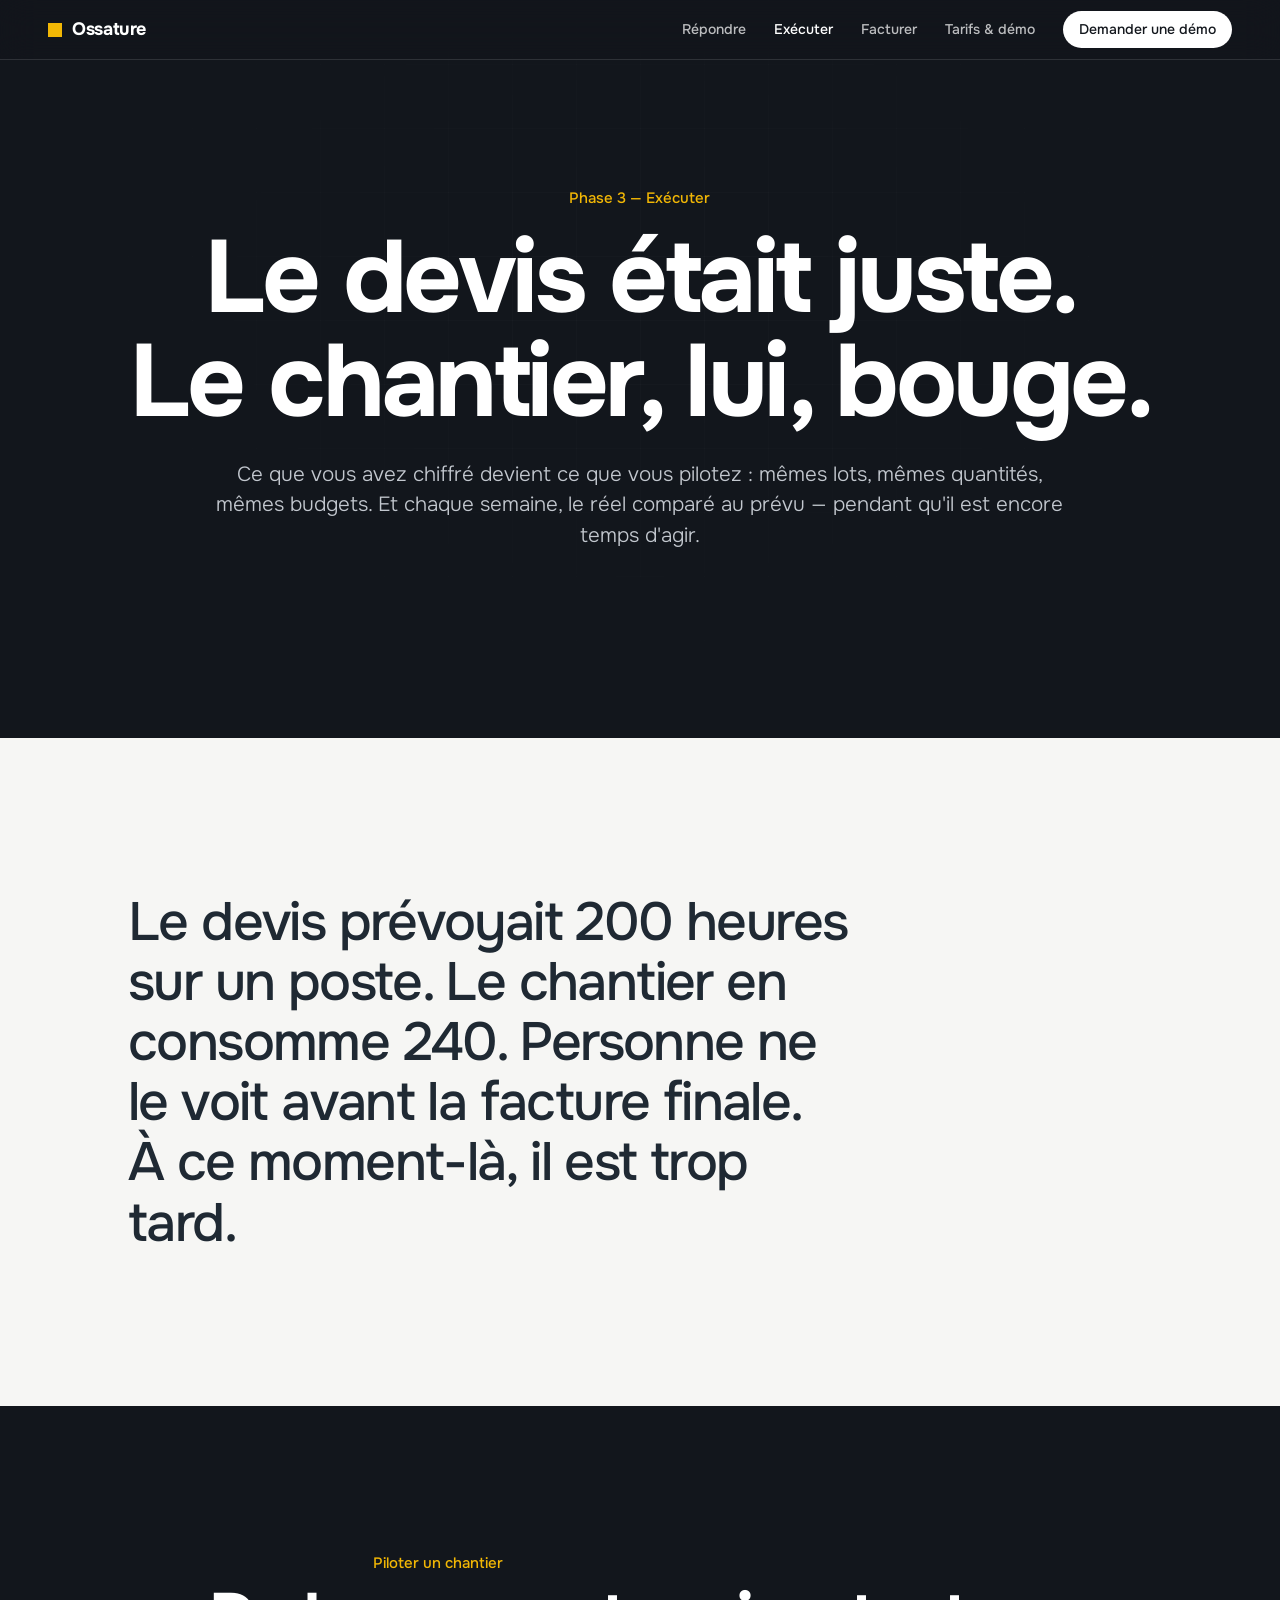
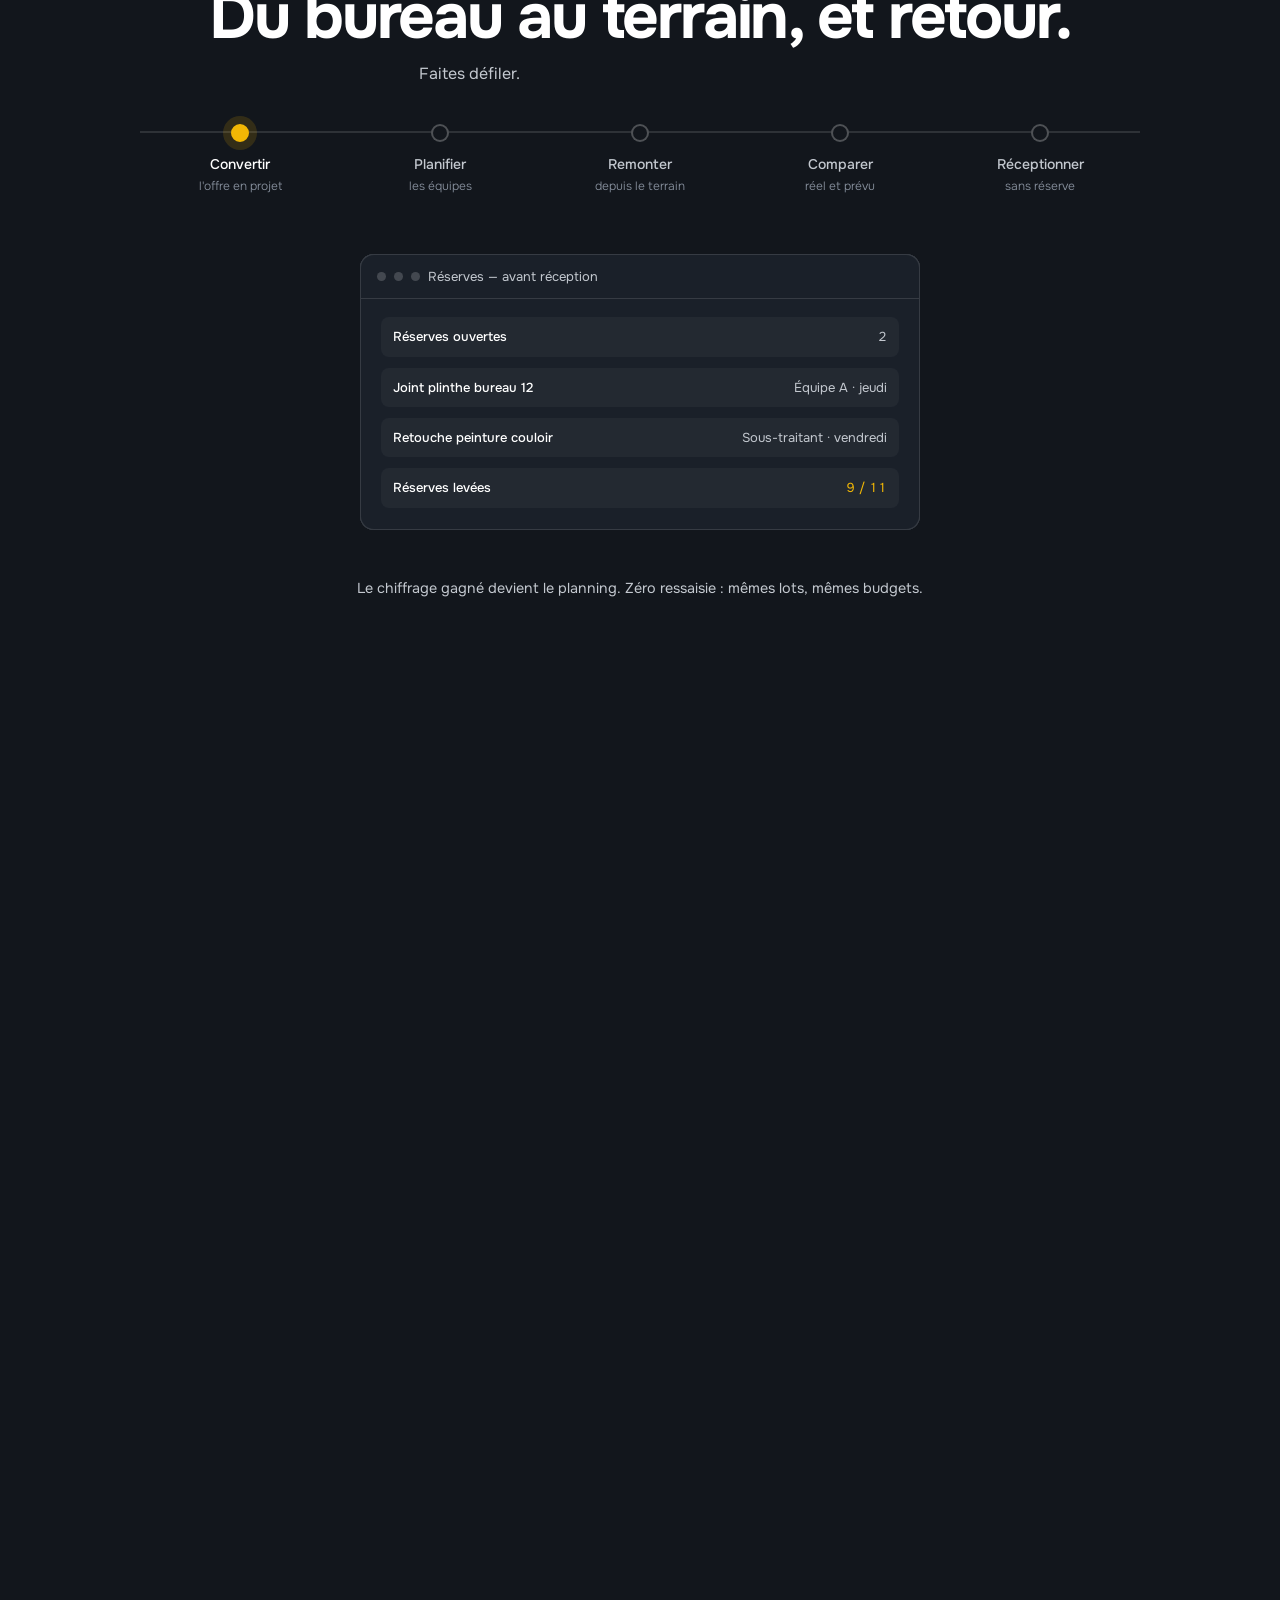
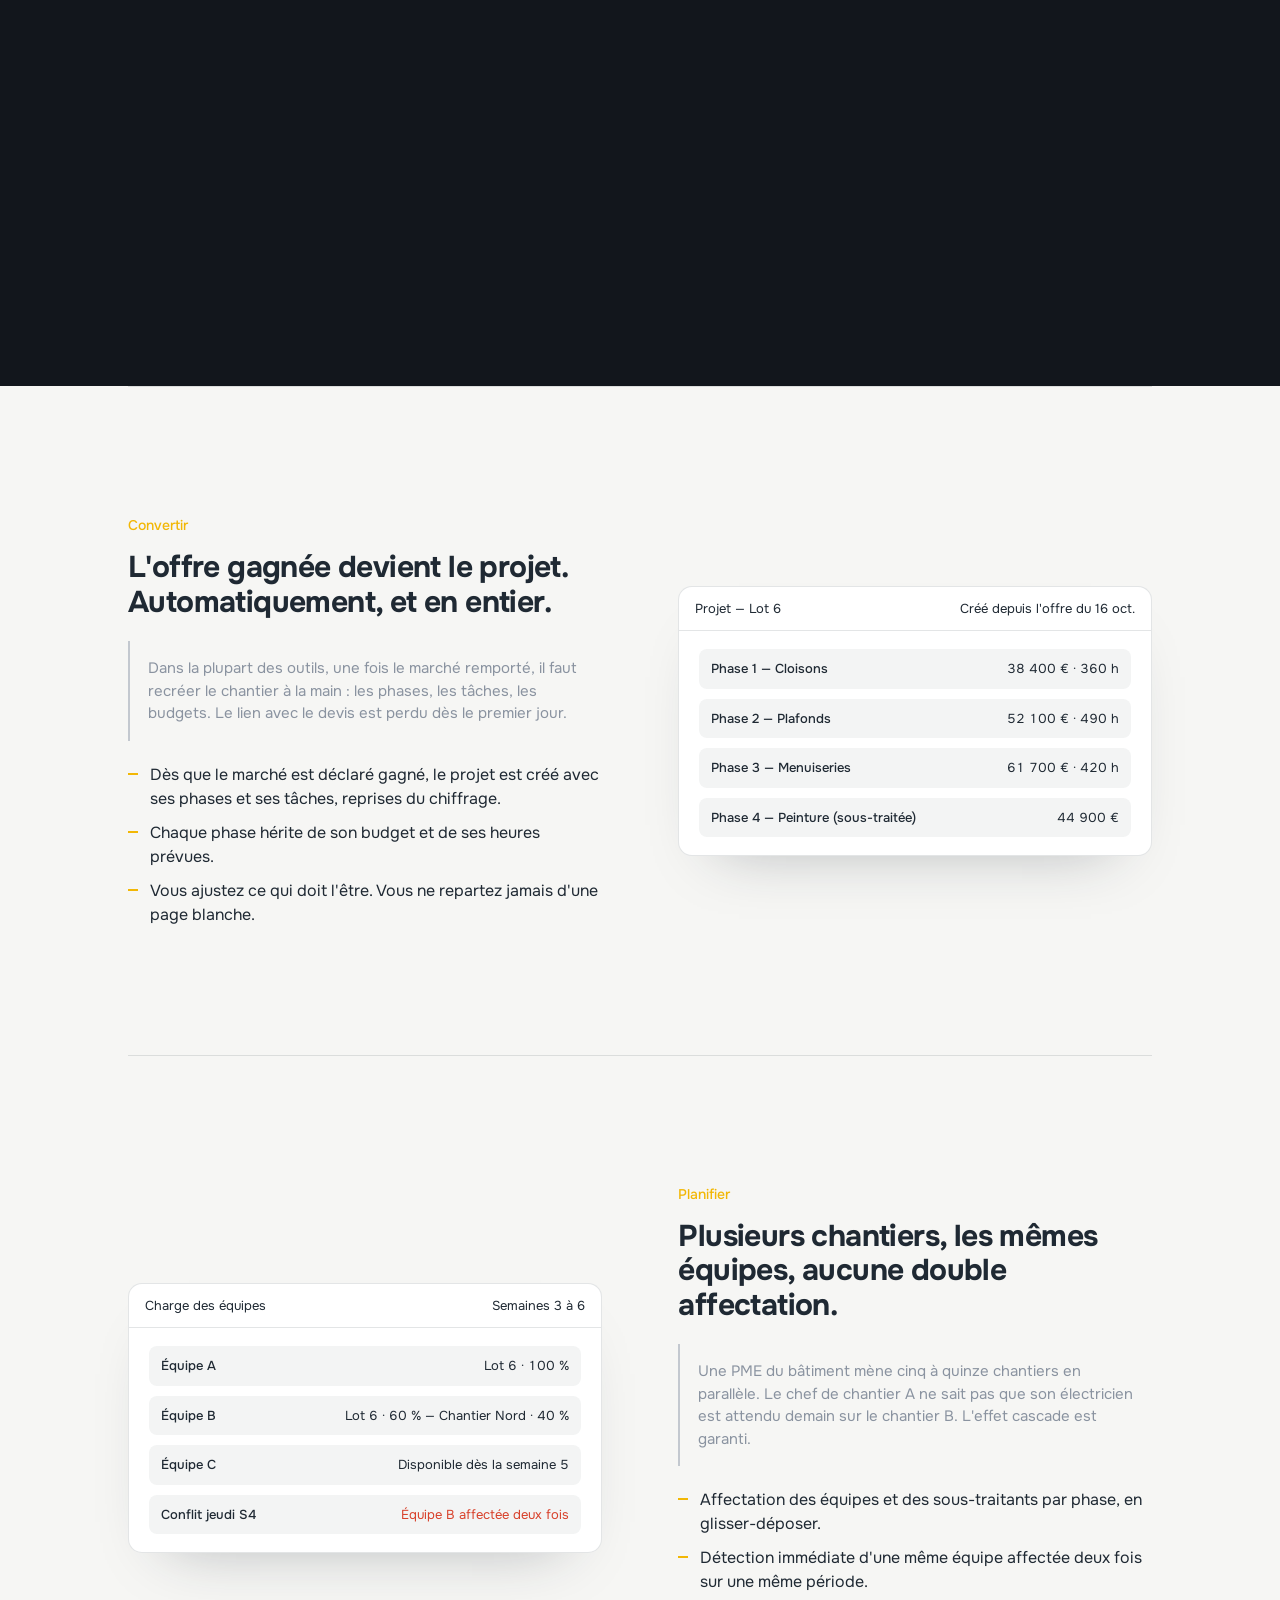
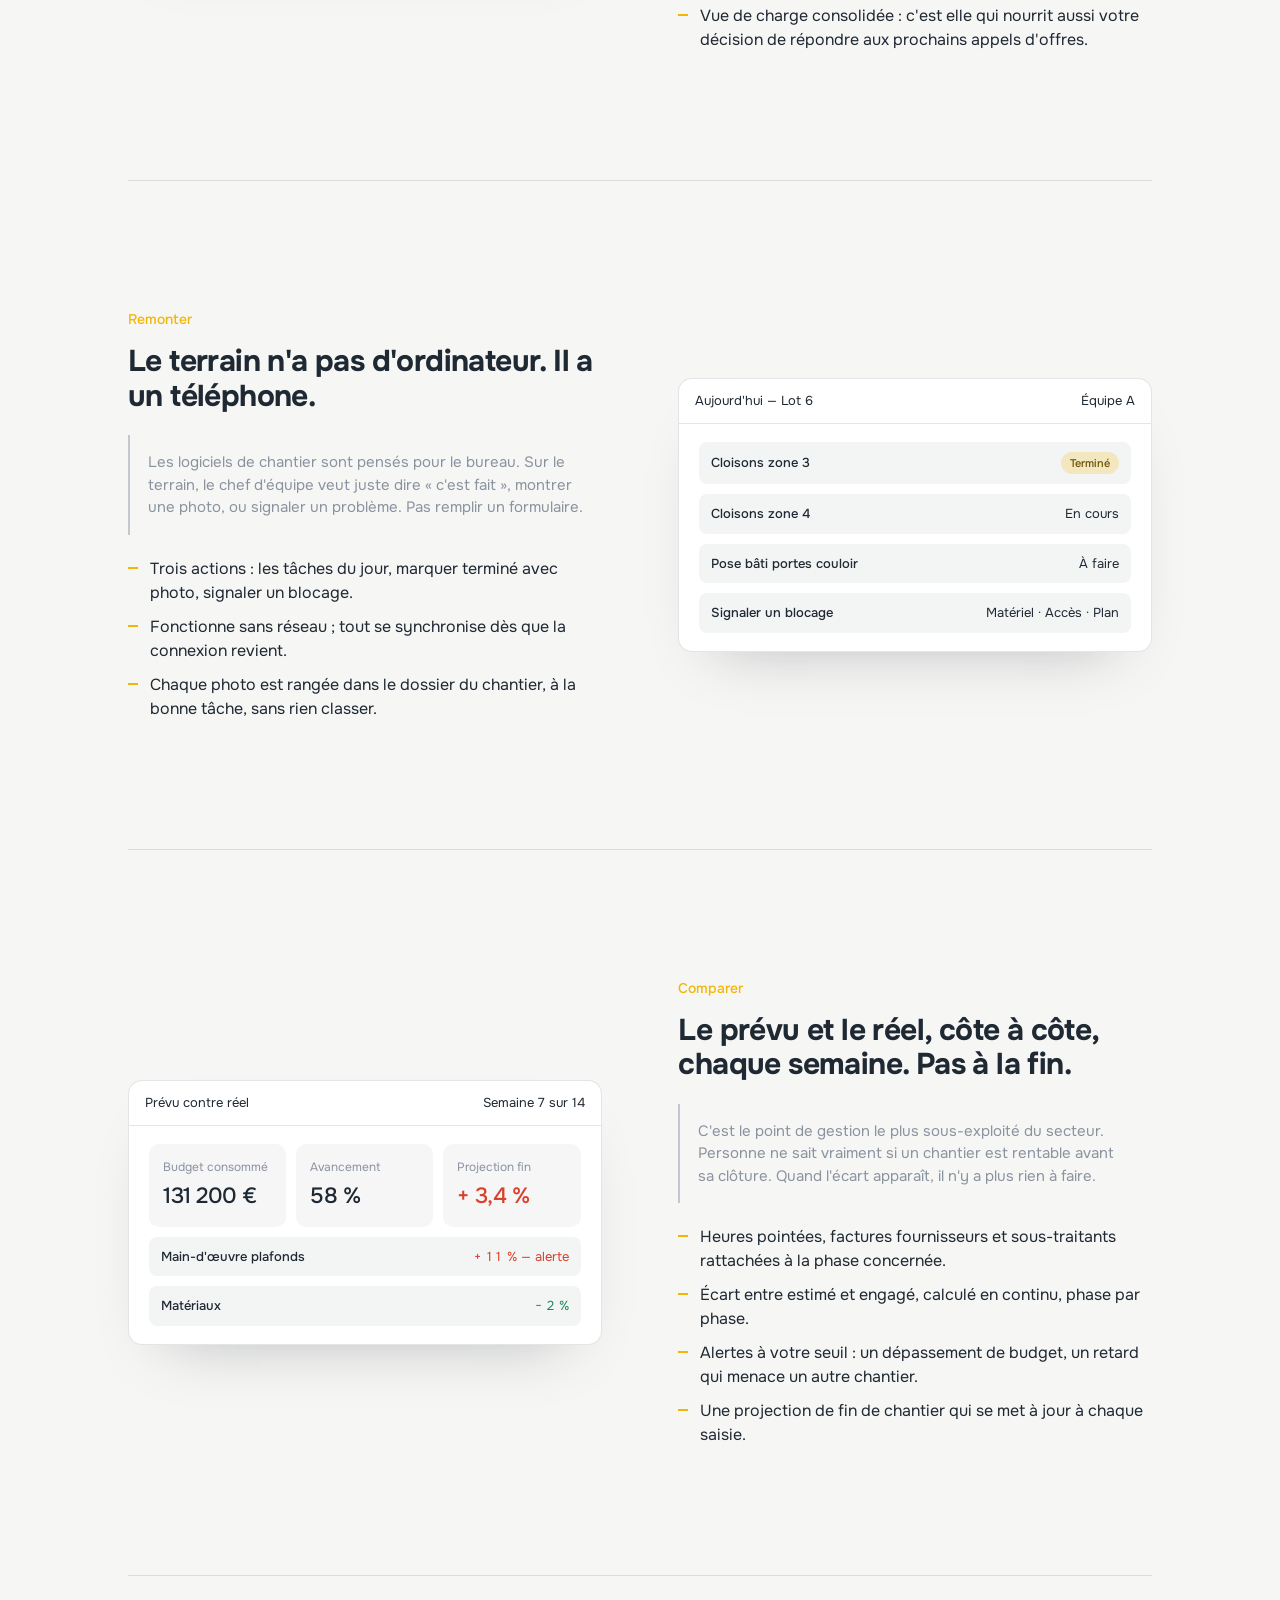
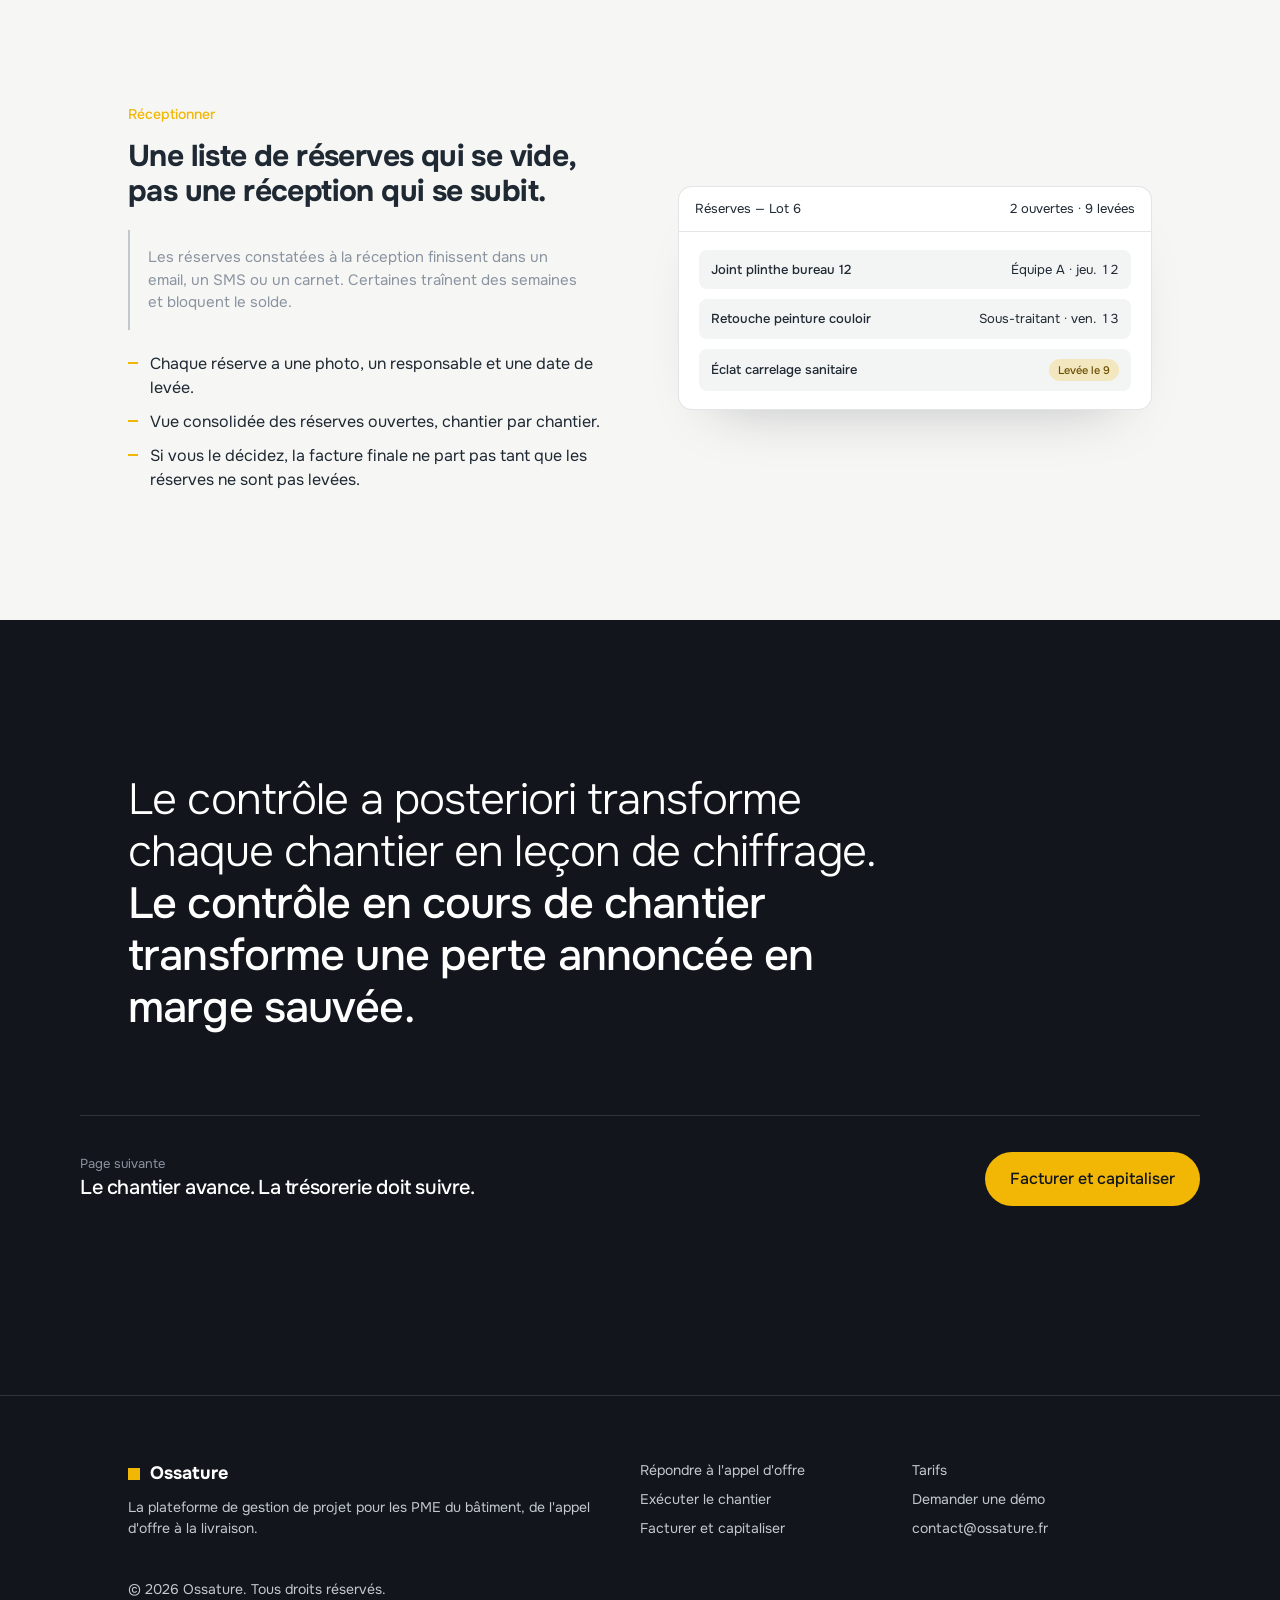
==== chantier.html @ ed23c64b "First push" ====
<!doctype html>
<html lang="fr">
<head>
<meta charset="utf-8">
<meta name="viewport" content="width=device-width,initial-scale=1">
<title>Exécuter le chantier — Ossature</title>
<meta name="description" content="L'offre gagnée devient le planning. Équipes, avancement terrain depuis un téléphone, coûts réels contre prévus et alertes avant que la marge ne dérive.">
<link rel="stylesheet" href="assets/style.css">
</head>
<body>

<nav class="nav">
  <a class="brand" href="index.html"><i></i>Ossature</a>
  <button class="burger" aria-label="Menu" aria-expanded="false"><span></span><span></span><span></span></button>
  <ul>
    <li><a href="reponse.html">Répondre</a></li>
    <li><a href="chantier.html" aria-current="page">Exécuter</a></li>
    <li><a href="finance.html">Facturer</a></li>
    <li><a href="contact.html">Tarifs & démo</a></li>
  </ul>
  <a class="cta" href="contact.html">Demander une démo</a>
</nav>

<header class="hero dark" style="min-height:82vh">
  <div class="hero-blueprint" aria-hidden="true"></div>
  <div class="wrap center">
    <p class="kicker reveal">Phase 3 — Exécuter</p>
    <h1 class="reveal d1">Le devis était juste.<br>Le chantier, lui, bouge.</h1>
    <p class="lead muted reveal d2">Ce que vous avez chiffré devient ce que vous pilotez : mêmes lots, mêmes quantités, mêmes budgets. Et chaque semaine, le réel comparé au prévu — pendant qu'il est encore temps d'agir.</p>
  </div>
</header>

<section class="section light">
  <div class="wrap">
    <p class="statement">Le devis prévoyait 200 heures sur un poste. Le chantier en consomme 240. Personne ne le voit avant la facture finale. À ce moment-là, il est trop tard.</p>
  </div>
</section>

<!-- SCENE -->
<section class="scene dark">
  <div class="pin">
  <div class="pin-inner">
    <div class="wrap scene-head">
      <p class="kicker">Piloter un chantier</p>
      <h2>Du bureau au terrain, et retour.</h2>
      <p class="muted">Faites défiler.</p>
    </div>
    <div class="scene-body">
      <div class="wrap">
        <div class="track"><div class="fill"></div></div>
        <div class="nodes">
          <div class="node"><span>Convertir</span><small>l'offre en projet</small></div>
          <div class="node"><span>Planifier</span><small>les équipes</small></div>
          <div class="node"><span>Remonter</span><small>depuis le terrain</small></div>
          <div class="node"><span>Comparer</span><small>réel et prévu</small></div>
          <div class="node"><span>Réceptionner</span><small>sans réserve</small></div>
        </div>
        <div class="screens">
          <div class="screen">
            <header><i></i><i></i><i></i> Marché remporté — projet créé</header>
            <div class="body">
              <div class="row"><b>Lot 6 — Second œuvre</b><span class="tag">Devenu planning</span></div>
              <div class="row"><b>6 phases · 48 tâches</b><span class="v">Reprises du chiffrage</span></div>
              <div class="row"><b>Budget de référence</b><span class="v">236 900 €</span></div>
              <div class="row"><b>Heures prévues</b><span class="v">2 240 h</span></div>
            </div>
          </div>
          <div class="screen">
            <header><i></i><i></i><i></i> Planning — semaine 3</header>
            <div class="body">
              <div class="row"><b>Équipe A — cloisons</b><span class="v">Lun → Ven</span></div>
              <div class="row"><b>Équipe B — plafonds</b><span class="v">Mer → Ven</span></div>
              <div class="row"><b>Sous-traitant peinture</b><span class="v">À partir de la semaine 6</span></div>
              <div class="row"><b>Conflit détecté</b><span class="v" style="color:#F2B705">Équipe B aussi sur chantier Nord jeudi</span></div>
            </div>
          </div>
          <div class="screen">
            <header><i></i><i></i><i></i> Terrain — application mobile</header>
            <div class="body">
              <div class="row"><b>Cloisons zone 2</b><span class="tag">Terminé · photo jointe</span></div>
              <div class="row"><b>Plafond zone 1</b><span class="v">En cours</span></div>
              <div class="row"><b>Blocage signalé</b><span class="v">Livraison plaques retardée à jeudi</span></div>
              <div class="row"><b>Synchronisé</b><span class="v">Hors connexion, puis 14 h 22</span></div>
            </div>
          </div>
          <div class="screen">
            <header><i></i><i></i><i></i> Prévu / réel — semaine 7</header>
            <div class="body">
              <div class="row"><b>Phase cloisons</b><span class="v ok">Dans le budget</span></div>
              <div class="row"><b>Phase plafonds</b><span class="v" style="color:#F2B705">+ 11 % d'heures</span></div>
              <div class="bar"><i style="--w:71%"></i></div>
              <div class="row"><b>Alerte envoyée</b><span class="v">Seuil 10 % dépassé</span></div>
            </div>
          </div>
          <div class="screen">
            <header><i></i><i></i><i></i> Réserves — avant réception</header>
            <div class="body">
              <div class="row"><b>Réserves ouvertes</b><span class="v">2</span></div>
              <div class="row"><b>Joint plinthe bureau 12</b><span class="v">Équipe A · jeudi</span></div>
              <div class="row"><b>Retouche peinture couloir</b><span class="v">Sous-traitant · vendredi</span></div>
              <div class="row"><b>Réserves levées</b><span class="v ok">9 / 11</span></div>
            </div>
          </div>
        </div>
      </div>
      <p class="scene-caption">
        <span>Le chiffrage gagné devient le planning. Zéro ressaisie : mêmes lots, mêmes budgets.</span>
        <span>Vos équipes sur plusieurs chantiers à la fois, sans conflit d'affectation.</span>
        <span>Trois gestes sur un téléphone : terminé, photo, blocage. Même sans réseau.</span>
        <span>L'écart apparaît à la semaine 7, pas à la facture finale.</span>
        <span>Chaque réserve a un responsable et une date. La réception se prépare, elle ne se subit pas.</span>
      </p>
    </div>
  </div>
  </div>
</section>

<section class="light">
  <div class="wrap">

    <div class="feature grid-2">
      <div class="reveal">
        <p class="num">Convertir</p>
        <h3>L'offre gagnée devient le projet. Automatiquement, et en entier.</h3>
        <p class="pain">Dans la plupart des outils, une fois le marché remporté, il faut recréer le chantier à la main : les phases, les tâches, les budgets. Le lien avec le devis est perdu dès le premier jour.</p>
        <ul>
          <li>Dès que le marché est déclaré gagné, le projet est créé avec ses phases et ses tâches, reprises du chiffrage.</li>
          <li>Chaque phase hérite de son budget et de ses heures prévues.</li>
          <li>Vous ajustez ce qui doit l'être. Vous ne repartez jamais d'une page blanche.</li>
        </ul>
      </div>
      <div class="mock reveal d1">
        <header><span>Projet — Lot 6</span><span>Créé depuis l'offre du 16 oct.</span></header>
        <div class="body">
          <div class="row"><b>Phase 1 — Cloisons</b><span class="v">38 400 € · 360 h</span></div>
          <div class="row"><b>Phase 2 — Plafonds</b><span class="v">52 100 € · 490 h</span></div>
          <div class="row"><b>Phase 3 — Menuiseries</b><span class="v">61 700 € · 420 h</span></div>
          <div class="row"><b>Phase 4 — Peinture (sous-traitée)</b><span class="v">44 900 €</span></div>
        </div>
      </div>
    </div>

    <div class="feature grid-2">
      <div class="mock reveal">
        <header><span>Charge des équipes</span><span>Semaines 3 à 6</span></header>
        <div class="body">
          <div class="row"><b>Équipe A</b><span class="v">Lot 6 · 100 %</span></div>
          <div class="row"><b>Équipe B</b><span class="v">Lot 6 · 60 % — Chantier Nord · 40 %</span></div>
          <div class="row"><b>Équipe C</b><span class="v">Disponible dès la semaine 5</span></div>
          <div class="row"><b>Conflit jeudi S4</b><span class="v" style="color:#D8412B">Équipe B affectée deux fois</span></div>
        </div>
      </div>
      <div class="reveal d1">
        <p class="num">Planifier</p>
        <h3>Plusieurs chantiers, les mêmes équipes, aucune double affectation.</h3>
        <p class="pain">Une PME du bâtiment mène cinq à quinze chantiers en parallèle. Le chef de chantier A ne sait pas que son électricien est attendu demain sur le chantier B. L'effet cascade est garanti.</p>
        <ul>
          <li>Affectation des équipes et des sous-traitants par phase, en glisser-déposer.</li>
          <li>Détection immédiate d'une même équipe affectée deux fois sur une même période.</li>
          <li>Vue de charge consolidée : c'est elle qui nourrit aussi votre décision de répondre aux prochains appels d'offres.</li>
        </ul>
      </div>
    </div>

    <div class="feature grid-2">
      <div class="reveal">
        <p class="num">Remonter</p>
        <h3>Le terrain n'a pas d'ordinateur. Il a un téléphone.</h3>
        <p class="pain">Les logiciels de chantier sont pensés pour le bureau. Sur le terrain, le chef d'équipe veut juste dire « c'est fait », montrer une photo, ou signaler un problème. Pas remplir un formulaire.</p>
        <ul>
          <li>Trois actions : les tâches du jour, marquer terminé avec photo, signaler un blocage.</li>
          <li>Fonctionne sans réseau ; tout se synchronise dès que la connexion revient.</li>
          <li>Chaque photo est rangée dans le dossier du chantier, à la bonne tâche, sans rien classer.</li>
        </ul>
      </div>
      <div class="mock reveal d1">
        <header><span>Aujourd'hui — Lot 6</span><span>Équipe A</span></header>
        <div class="body">
          <div class="row"><b>Cloisons zone 3</b><span class="tag">Terminé</span></div>
          <div class="row"><b>Cloisons zone 4</b><span class="v">En cours</span></div>
          <div class="row"><b>Pose bâti portes couloir</b><span class="v">À faire</span></div>
          <div class="row"><b>Signaler un blocage</b><span class="v">Matériel · Accès · Plan</span></div>
        </div>
      </div>
    </div>

    <div class="feature grid-2">
      <div class="mock reveal">
        <header><span>Prévu contre réel</span><span>Semaine 7 sur 14</span></header>
        <div class="body">
          <div class="kpi">
            <div><small>Budget consommé</small><b>131 200 €</b></div>
            <div><small>Avancement</small><b>58 %</b></div>
            <div><small>Projection fin</small><b class="warn">+ 3,4 %</b></div>
          </div>
          <div class="row"><b>Main-d'œuvre plafonds</b><span class="v" style="color:#D8412B">+ 11 % — alerte</span></div>
          <div class="row"><b>Matériaux</b><span class="v" style="color:#1E8A5A">− 2 %</span></div>
        </div>
      </div>
      <div class="reveal d1">
        <p class="num">Comparer</p>
        <h3>Le prévu et le réel, côte à côte, chaque semaine. Pas à la fin.</h3>
        <p class="pain">C'est le point de gestion le plus sous-exploité du secteur. Personne ne sait vraiment si un chantier est rentable avant sa clôture. Quand l'écart apparaît, il n'y a plus rien à faire.</p>
        <ul>
          <li>Heures pointées, factures fournisseurs et sous-traitants rattachées à la phase concernée.</li>
          <li>Écart entre estimé et engagé, calculé en continu, phase par phase.</li>
          <li>Alertes à votre seuil : un dépassement de budget, un retard qui menace un autre chantier.</li>
          <li>Une projection de fin de chantier qui se met à jour à chaque saisie.</li>
        </ul>
      </div>
    </div>

    <div class="feature grid-2">
      <div class="reveal">
        <p class="num">Réceptionner</p>
        <h3>Une liste de réserves qui se vide, pas une réception qui se subit.</h3>
        <p class="pain">Les réserves constatées à la réception finissent dans un email, un SMS ou un carnet. Certaines traînent des semaines et bloquent le solde.</p>
        <ul>
          <li>Chaque réserve a une photo, un responsable et une date de levée.</li>
          <li>Vue consolidée des réserves ouvertes, chantier par chantier.</li>
          <li>Si vous le décidez, la facture finale ne part pas tant que les réserves ne sont pas levées.</li>
        </ul>
      </div>
      <div class="mock reveal d1">
        <header><span>Réserves — Lot 6</span><span>2 ouvertes · 9 levées</span></header>
        <div class="body">
          <div class="row"><b>Joint plinthe bureau 12</b><span class="v">Équipe A · jeu. 12</span></div>
          <div class="row"><b>Retouche peinture couloir</b><span class="v">Sous-traitant · ven. 13</span></div>
          <div class="row"><b>Éclat carrelage sanitaire</b><span class="tag">Levée le 9</span></div>
        </div>
      </div>
    </div>

  </div>
</section>

<section class="section dark">
  <div class="wrap">
    <p class="big-quote reveal">Le contrôle a posteriori transforme chaque chantier en leçon de chiffrage. <em>Le contrôle en cours de chantier transforme une perte annoncée en marge sauvée.</em></p>
  </div>
  <div class="wrap nextpage" style="margin-top:80px">
    <div><small>Page suivante</small><b>Le chantier avance. La trésorerie doit suivre.</b></div>
    <a class="btn primary" href="finance.html">Facturer et capitaliser</a>
  </div>
</section>

<footer class="footer dark">
  <div class="wrap">
    <div class="cols">
      <div>
        <div class="brand"><i></i>Ossature</div>
        <p>La plateforme de gestion de projet pour les PME du bâtiment, de l'appel d'offre à la livraison.</p>
      </div>
      <ul>
        <li><a href="reponse.html">Répondre à l'appel d'offre</a></li>
        <li><a href="chantier.html">Exécuter le chantier</a></li>
        <li><a href="finance.html">Facturer et capitaliser</a></li>
      </ul>
      <ul>
        <li><a href="contact.html">Tarifs</a></li>
        <li><a href="contact.html#demo">Demander une démo</a></li>
        <li><a href="mailto:contact@ossature.fr">contact@ossature.fr</a></li>
      </ul>
    </div>
    <p>© 2026 Ossature. Tous droits réservés.</p>
  </div>
</footer>

<script src="assets/main.js"></script>
</body>
</html>
---- assets/style.css ----
@import url('https://fonts.googleapis.com/css2?family=Onest:wght@300;400;500;700&display=swap');

:root{
  --graphite:#12161C;
  --graphite-2:#1A2029;
  --concrete:#ECEDEA;
  --concrete-2:#F6F6F4;
  --slate:#1F2933;
  --steel:#8A93A0;
  --steel-2:#C3C8CF;
  --signal:#F2B705;
  --line:rgba(31,41,51,.12);
  --line-dark:rgba(255,255,255,.12);
  --max:1120px;
  --measure:62ch;
  --ease:cubic-bezier(.22,.61,.36,1);
}

*{box-sizing:border-box;margin:0;padding:0}
html{scroll-behavior:smooth}
@media (prefers-reduced-motion:reduce){html{scroll-behavior:auto}}
body{
  font-family:'Onest',system-ui,-apple-system,sans-serif;
  color:var(--slate);
  background:var(--concrete-2);
  line-height:1.5;
  -webkit-font-smoothing:antialiased;
}
a{color:inherit;text-decoration:none}
img,svg{display:block;max-width:100%}
button{font:inherit}
:focus-visible{outline:2px solid var(--signal);outline-offset:3px}

/* ---------- Navigation ---------- */
.nav{
  position:fixed;inset:0 0 auto 0;z-index:50;
  height:60px;display:flex;align-items:center;
  padding:0 clamp(20px,4vw,48px);
  background:rgba(18,22,28,.72);
  backdrop-filter:blur(18px);-webkit-backdrop-filter:blur(18px);
  border-bottom:1px solid var(--line-dark);
  color:#fff;
}
.nav .brand{font-weight:700;letter-spacing:-.02em;font-size:18px;display:flex;align-items:center;gap:10px}
.nav .brand i{width:14px;height:14px;background:var(--signal);display:inline-block}
.nav ul{display:flex;gap:28px;list-style:none;margin-left:auto;font-size:14px;font-weight:500}
.nav ul a{opacity:.72;transition:opacity .2s}
.nav ul a:hover,.nav ul a[aria-current]{opacity:1}
.nav .cta{margin-left:28px;padding:8px 16px;border-radius:999px;background:#fff;color:var(--graphite);font-weight:500;font-size:14px}
.nav .burger{display:none;margin-left:auto;background:none;border:0;color:#fff;width:40px;height:40px;cursor:pointer}
.nav .burger span{display:block;width:22px;height:2px;background:#fff;margin:5px auto}
@media (max-width:860px){
  .nav ul,.nav .cta{display:none}
  .nav .burger{display:block}
  .nav.open ul{display:flex;flex-direction:column;position:absolute;top:60px;left:0;right:0;background:var(--graphite);padding:20px 24px 28px;gap:18px;border-bottom:1px solid var(--line-dark)}
}

/* ---------- Layout helpers ---------- */
.wrap{max-width:var(--max);margin:0 auto;padding:0 clamp(20px,4vw,48px)}
.section{padding:clamp(80px,12vw,160px) 0}
.section.tight{padding:clamp(56px,8vw,96px) 0}
.dark{background:var(--graphite);color:#fff}
.dark .muted{color:var(--steel-2)}
.light{background:var(--concrete-2)}
.concrete{background:var(--concrete)}
.muted{color:var(--steel)}
.center{text-align:center}
.measure{max-width:var(--measure)}
.grid-2{display:grid;grid-template-columns:1fr 1fr;gap:clamp(32px,6vw,80px);align-items:center}
.grid-3{display:grid;grid-template-columns:repeat(3,1fr);gap:32px}
@media (max-width:820px){.grid-2,.grid-3{grid-template-columns:1fr}}

/* ---------- Type ---------- */
h1,h2,h3{font-weight:700;letter-spacing:-.035em;line-height:1.02}
h1{font-size:clamp(44px,8vw,104px)}
h2{font-size:clamp(34px,5vw,64px)}
h3{font-size:clamp(22px,2.4vw,30px);letter-spacing:-.02em;line-height:1.15}
.lead{font-size:clamp(18px,1.6vw,22px);font-weight:300;line-height:1.5}
p{max-width:var(--measure)}
.center p{margin-inline:auto}
.kicker{font-weight:500;color:var(--signal);margin-bottom:16px;font-size:15px}
.stack>*+*{margin-top:20px}
.btn{display:inline-flex;align-items:center;gap:10px;padding:14px 24px;border-radius:999px;font-weight:500;font-size:16px;border:1px solid transparent;cursor:pointer;transition:transform .2s var(--ease),background .2s}
.btn:hover{transform:translateY(-1px)}
.btn.primary{background:var(--signal);color:var(--graphite)}
.btn.ghost{border-color:currentColor;background:transparent}
.btn.ghostdark{border-color:rgba(255,255,255,.35);color:#fff;background:transparent}
.btn-row{display:flex;gap:14px;flex-wrap:wrap;justify-content:inherit}
.center .btn-row{justify-content:center}

/* ---------- Hero ---------- */
.hero{min-height:100vh;display:grid;place-items:center;padding:120px 0 80px;position:relative;overflow:hidden}
.hero .wrap{position:relative;z-index:2}
.hero h1{margin-bottom:24px}
.hero .lead{margin:0 auto 40px}
.hero-blueprint{
  position:absolute;inset:0;z-index:1;opacity:.28;
  background-image:
    linear-gradient(rgba(255,255,255,.06) 1px,transparent 1px),
    linear-gradient(90deg,rgba(255,255,255,.06) 1px,transparent 1px);
  background-size:64px 64px;
  mask-image:radial-gradient(ellipse at 50% 40%,#000 20%,transparent 70%);
  -webkit-mask-image:radial-gradient(ellipse at 50% 40%,#000 20%,transparent 70%);
}
.hero-sub{position:relative;z-index:2;margin-top:64px;display:flex;justify-content:center;gap:clamp(24px,5vw,72px);flex-wrap:wrap;font-size:14px;color:var(--steel-2)}
.hero-sub b{display:block;font-size:26px;color:#fff;font-weight:500;letter-spacing:-.02em}

/* ---------- Reveal (Apple-like) ---------- */
.reveal{opacity:0;transform:translateY(28px) scale(.985);transition:opacity .9s var(--ease),transform .9s var(--ease)}
.reveal.in{opacity:1;transform:none}
.reveal.d1{transition-delay:.12s}.reveal.d2{transition-delay:.24s}.reveal.d3{transition-delay:.36s}
@media (prefers-reduced-motion:reduce){.reveal{opacity:1;transform:none;transition:none}}

/* Big statement text that fades word by word */
.statement{font-size:clamp(28px,4.2vw,56px);font-weight:500;letter-spacing:-.03em;line-height:1.12;max-width:20ch}
.statement .w{opacity:.18;transition:opacity .4s}
.statement .w.on{opacity:1}

/* ---------- Scrubbed scene (the memorable thing) ---------- */
.scene{position:relative;height:420vh}
.scene .pin{
  position:sticky;top:0;height:100vh;height:100dvh;
  display:flex;flex-direction:column;justify-content:center;
  padding:72px 0 16px;overflow:hidden;
}
.pin-inner{display:flex;flex-direction:column;gap:clamp(20px,5vh,48px);transform-origin:50% 50%;will-change:transform}
.scene .pin .wrap{width:100%}
.scene-head{text-align:center}
.scene-head h2{margin-bottom:12px;font-size:min(clamp(34px,5vw,64px),8.5vh)}
.scene-head .kicker{margin-bottom:10px}
.scene-body{display:flex;flex-direction:column;gap:clamp(22px,5.5vh,52px);min-height:0}
.track{position:relative;width:min(1000px,92vw);height:2px;background:var(--line-dark);margin:0 auto}
.track .fill{position:absolute;inset:0 auto 0 0;width:0;background:var(--signal);transition:width .1s linear}
.nodes{position:relative;width:min(1000px,92vw);display:grid;grid-template-columns:repeat(5,1fr);margin:0 auto;transform:translateY(-1px)}
.node{position:relative;text-align:center;padding-top:22px;padding-bottom:4px}
.node::before{content:"";position:absolute;top:-8px;left:50%;width:14px;height:14px;border-radius:50%;background:var(--graphite);border:2px solid rgba(255,255,255,.25);transform:translateX(-50%);transition:background .3s,border-color .3s,box-shadow .3s}
.node.on::before{background:var(--signal);border-color:var(--signal);box-shadow:0 0 0 8px rgba(242,183,5,.15)}
.node span{display:block;font-size:14px;font-weight:500;color:var(--steel-2);transition:color .3s}
.node small{display:block;font-size:12px;color:var(--steel);margin-top:2px;font-weight:300}
.node.on span{color:#fff}
@media (max-width:640px){.node small{display:none}.node span{font-size:12px}}

/* product screens stacked in one grid cell: container = tallest screen, never clipped */
.screens{display:grid;width:min(560px,92vw);margin:clamp(26px,6vh,60px) auto 0}
.screen{
  grid-area:1/1;transform:translateY(34px) scale(.95);opacity:0;visibility:hidden;
  transition:opacity .55s var(--ease),transform .65s var(--ease),visibility 0s .55s;
  background:var(--graphite-2);border:1px solid var(--line-dark);border-radius:14px;overflow:hidden;color:#fff;
}
.screen.on{opacity:1;visibility:visible;transform:none;transition-delay:0s}
.screen.gone{transform:translateY(-26px) scale(.96)}
.screen header{display:flex;align-items:center;gap:8px;padding:clamp(8px,1.4vh,12px) 16px;border-bottom:1px solid var(--line-dark);font-size:13px;color:var(--steel-2)}
.screen header i{width:9px;height:9px;border-radius:50%;background:rgba(255,255,255,.18)}
.screen .body{padding:clamp(10px,2vh,18px) clamp(12px,3vw,20px);display:grid;gap:clamp(6px,1.2vh,12px)}
.row{display:grid;grid-template-columns:1fr auto;align-items:center;gap:12px;padding:clamp(7px,1.3vh,10px) 12px;border-radius:8px;background:rgba(255,255,255,.04);font-size:13px}
.row b{font-weight:500;color:#fff}
.row .v{color:var(--steel-2);font-variant-numeric:tabular-nums;text-align:right}
.row .ok{color:var(--signal)}
.bar{height:6px;background:rgba(255,255,255,.08);border-radius:3px;overflow:hidden}
.bar i{display:block;height:100%;background:var(--signal);width:var(--w,50%)}
.tag{display:inline-block;padding:3px 9px;border-radius:999px;background:rgba(242,183,5,.15);color:var(--signal);font-size:11px;font-weight:500;white-space:nowrap}
.scene-caption{text-align:center;font-size:clamp(13px,1.6vh,16px);color:var(--steel-2);padding:0 20px;max-width:none;margin:0 auto;min-height:2.6em;line-height:1.3}
.scene-caption span{display:none}
.scene-caption span.on{display:inline}

/* short viewports: shrink what is decorative first */
@media (max-height:760px){
  .scene-head .muted{display:none}
  .scene .pin{padding-top:64px}
  .row{font-size:12px}
  .screen header{font-size:12px}
}
@media (max-height:640px){
  .scene-head .kicker{display:none}
  .scene-head h2{font-size:min(clamp(30px,4vw,44px),7vh)}
  .node small{display:none}
  .row .v,.row .tag{font-size:11px}
}
@media (max-width:480px){
  .row{grid-template-columns:1fr;gap:2px}
  .row .v{text-align:left}
  .screen .body{gap:6px}
}
@media (prefers-reduced-motion:reduce){
  .scene{height:auto}
  .scene .pin{position:static;height:auto;padding-top:96px}
  .screens{gap:16px}
  .screen{grid-area:auto;transform:none;opacity:1;visibility:visible;width:100%}
  .track .fill{width:100%}
  .node::before{background:var(--signal);border-color:var(--signal)}
  .scene-caption{display:none}
}

/* ---------- Feature blocks ---------- */
.feature{padding:clamp(72px,10vw,140px) 0;border-top:1px solid var(--line)}
.dark .feature{border-top-color:var(--line-dark)}
.feature .num{font-size:14px;font-weight:500;color:var(--signal);margin-bottom:14px}
.feature h3{margin-bottom:16px}
.feature .pain{font-size:15px;padding:16px 18px;border-left:2px solid var(--steel-2);color:var(--steel);margin:22px 0}
.dark .feature .pain{border-left-color:rgba(255,255,255,.3);color:var(--steel-2)}
.feature ul{list-style:none;display:grid;gap:10px;margin-top:22px}
.feature li{position:relative;padding-left:22px;font-size:16px}
.feature li::before{content:"";position:absolute;left:0;top:.62em;width:10px;height:2px;background:var(--signal)}

/* mock cards used as visuals */
.mock{background:#fff;border:1px solid var(--line);border-radius:14px;overflow:hidden;box-shadow:0 30px 60px -40px rgba(31,41,51,.35)}
.dark .mock{background:var(--graphite-2);border-color:var(--line-dark);color:#fff;box-shadow:none}
.mock header{padding:12px 16px;border-bottom:1px solid var(--line);font-size:13px;color:var(--steel);display:flex;justify-content:space-between}
.dark .mock header{border-bottom-color:var(--line-dark);color:var(--steel-2)}
.mock .body{padding:18px 20px;display:grid;gap:10px}
.mock .row{background:rgba(31,41,51,.04)}
.dark .mock .row{background:rgba(255,255,255,.04)}
.mock .row b{color:inherit}
.kpi{display:grid;grid-template-columns:repeat(3,1fr);gap:10px}
.kpi div{padding:14px;border-radius:10px;background:rgba(31,41,51,.04)}
.dark .kpi div{background:rgba(255,255,255,.04)}
.kpi small{display:block;font-size:12px;color:var(--steel)}
.kpi b{display:block;font-size:22px;font-weight:500;letter-spacing:-.02em;margin-top:4px}
.kpi b.warn{color:#D8412B}
.kpi b.good{color:#1E8A5A}
.dark .kpi b.good{color:var(--signal)}

/* ---------- Comparison ---------- */
.compare{display:grid;grid-template-columns:1fr 1fr;gap:24px}
@media (max-width:720px){.compare{grid-template-columns:1fr}}
.compare article{padding:32px;border-radius:16px;border:1px solid var(--line)}
.compare article.hi{background:var(--graphite);color:#fff;border-color:transparent}
.compare h3{margin-bottom:18px}
.compare ul{list-style:none;display:grid;gap:10px;font-size:15px}
.compare li{padding-left:20px;position:relative}
.compare li::before{content:"";position:absolute;left:0;top:.65em;width:8px;height:8px;border-radius:50%;background:var(--steel-2)}
.compare .hi li::before{background:var(--signal)}

/* ---------- Phase cards (index overview) ---------- */
.phases{display:grid;grid-template-columns:repeat(5,1fr);gap:16px}
@media (max-width:980px){.phases{grid-template-columns:repeat(2,1fr)}}
@media (max-width:560px){.phases{grid-template-columns:1fr}}
.phase{padding:26px 22px 28px;border-radius:14px;background:#fff;border:1px solid var(--line);display:flex;flex-direction:column;gap:12px;min-height:250px;transition:transform .35s var(--ease),border-color .3s}
.phase:hover{transform:translateY(-4px);border-color:var(--signal)}
.phase .n{font-size:13px;font-weight:500;color:var(--signal)}
.phase h3{font-size:20px}
.phase p{font-size:14px;color:var(--steel);flex:1}
.phase a{font-size:14px;font-weight:500}

/* ---------- Quote / testimonial-ish ---------- */
.big-quote{font-size:clamp(24px,3.4vw,44px);font-weight:300;letter-spacing:-.02em;line-height:1.2;max-width:26ch}
.big-quote em{font-style:normal;font-weight:500}

/* ---------- Page footer ---------- */
.footer{padding:64px 0 40px;border-top:1px solid var(--line-dark);font-size:14px;color:var(--steel-2)}
.footer .cols{display:grid;grid-template-columns:2fr 1fr 1fr;gap:32px;margin-bottom:40px}
@media (max-width:720px){.footer .cols{grid-template-columns:1fr}}
.footer ul{list-style:none;display:grid;gap:8px}
.footer a:hover{color:#fff}
.footer .brand{font-weight:700;color:#fff;font-size:18px;display:flex;align-items:center;gap:10px;margin-bottom:10px}
.footer .brand i{width:12px;height:12px;background:var(--signal);display:inline-block}

/* ---------- Page nav (next page) ---------- */
.nextpage{display:flex;justify-content:space-between;align-items:center;gap:24px;padding:36px 0;border-top:1px solid var(--line-dark)}
.nextpage small{display:block;font-size:13px;color:var(--steel)}
.nextpage b{font-size:20px;font-weight:500;letter-spacing:-.02em;color:#fff}

/* ---------- Form ---------- */
.form{display:grid;gap:16px;max-width:540px}
.form label{display:grid;gap:6px;font-size:14px;font-weight:500}
.form input,.form select,.form textarea{font:inherit;padding:12px 14px;border-radius:10px;border:1px solid var(--line);background:#fff;font-size:15px}
.form input:focus,.form select:focus,.form textarea:focus{border-color:var(--slate);outline:none}
.form .two{display:grid;grid-template-columns:1fr 1fr;gap:16px}
@media (max-width:560px){.form .two{grid-template-columns:1fr}}
.form .note{font-size:13px;color:var(--steel)}
.pricing{display:grid;grid-template-columns:repeat(3,1fr);gap:20px}
@media (max-width:900px){.pricing{grid-template-columns:1fr}}
.price{padding:32px 28px;border-radius:16px;border:1px solid var(--line);background:#fff;display:flex;flex-direction:column;gap:14px}
.price.hi{border-color:var(--graphite);border-width:2px}
.price .amt{font-size:40px;font-weight:700;letter-spacing:-.03em}
.price .amt small{font-size:15px;font-weight:400;color:var(--steel);letter-spacing:0}
.price ul{list-style:none;display:grid;gap:8px;font-size:14px;flex:1}
.price li{padding-left:18px;position:relative}
.price li::before{content:"";position:absolute;left:0;top:.6em;width:8px;height:2px;background:var(--signal)}

/* Contrast fixes for light mocks */
.light .mock .row .v,.concrete .mock .row .v{color:var(--slate)}
.light .mock .row .ok,.concrete .mock .row .ok{color:#1E8A5A}
.light .mock .tag,.concrete .mock .tag{background:rgba(242,183,5,.22);color:#6B4F00}
.light .mock header,.concrete .mock header{color:var(--slate)}
.light .mock .row,.concrete .mock .row{background:rgba(31,41,51,.05)}
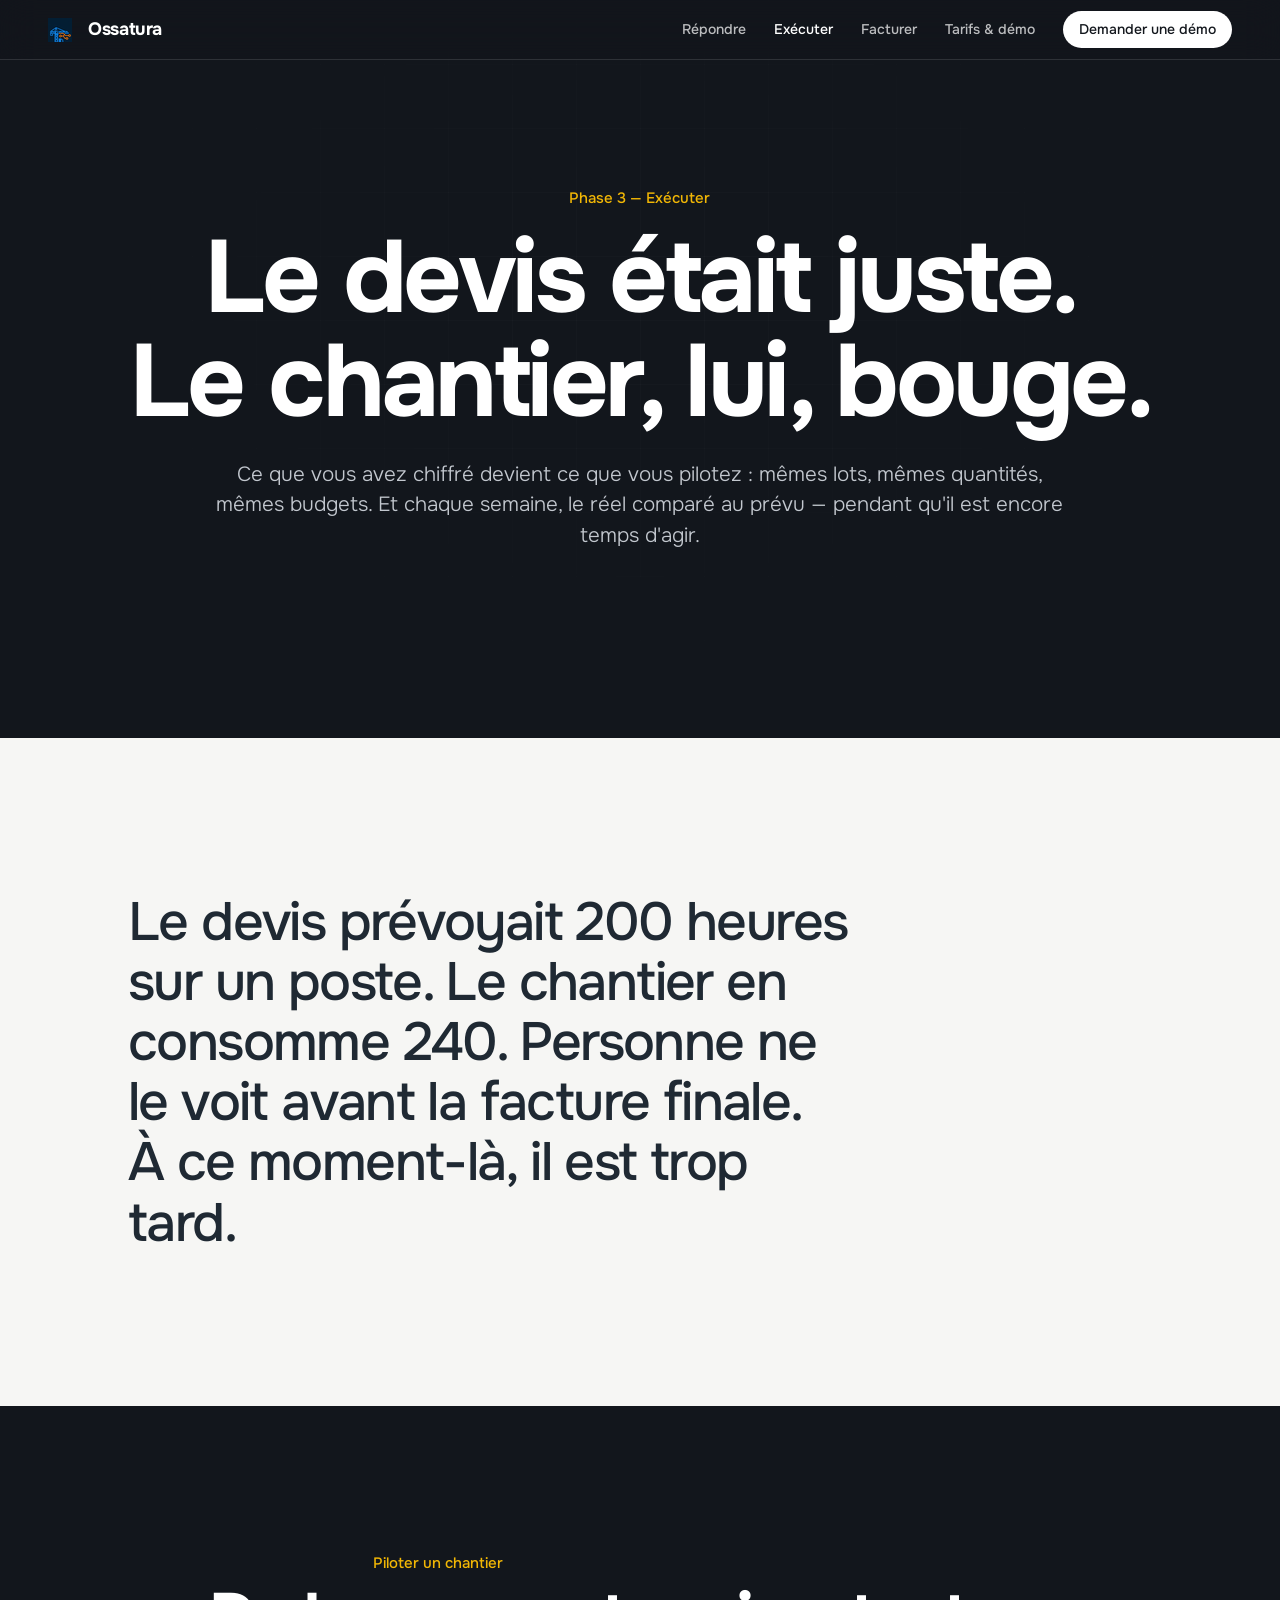
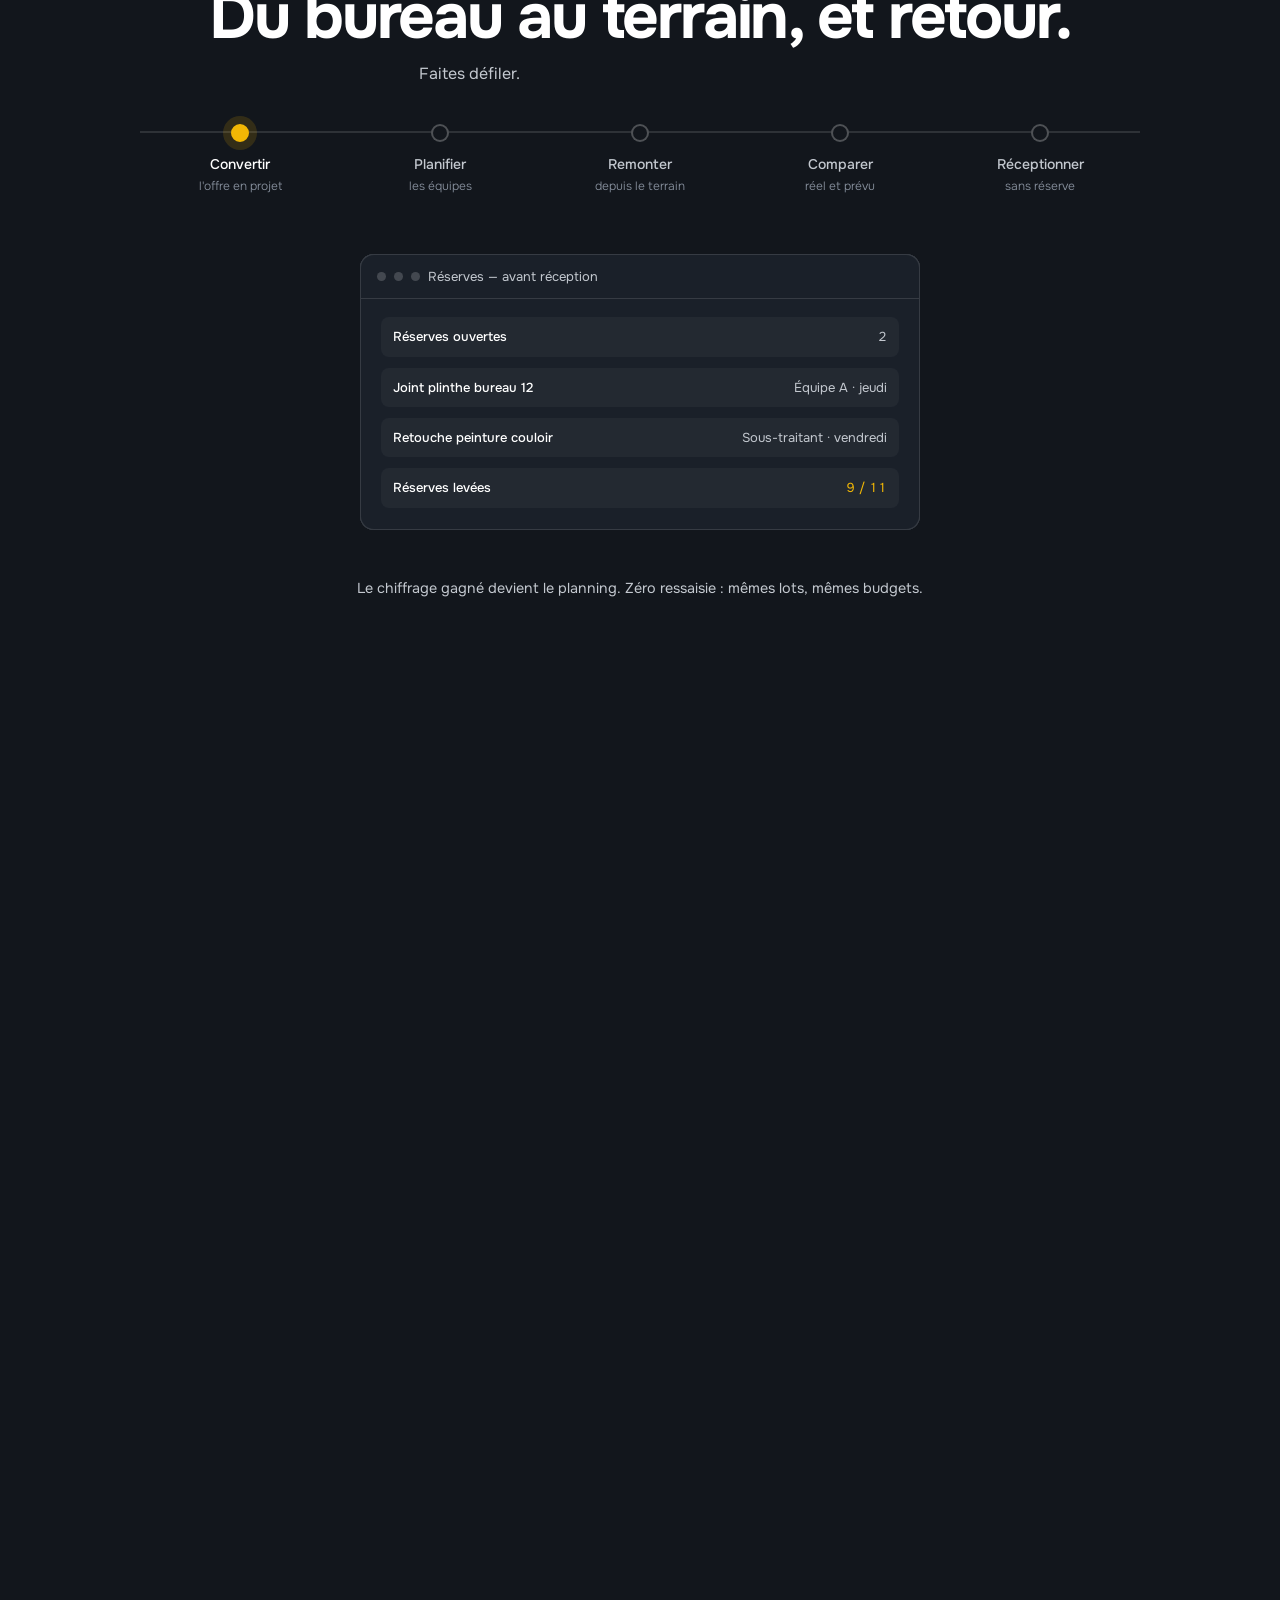
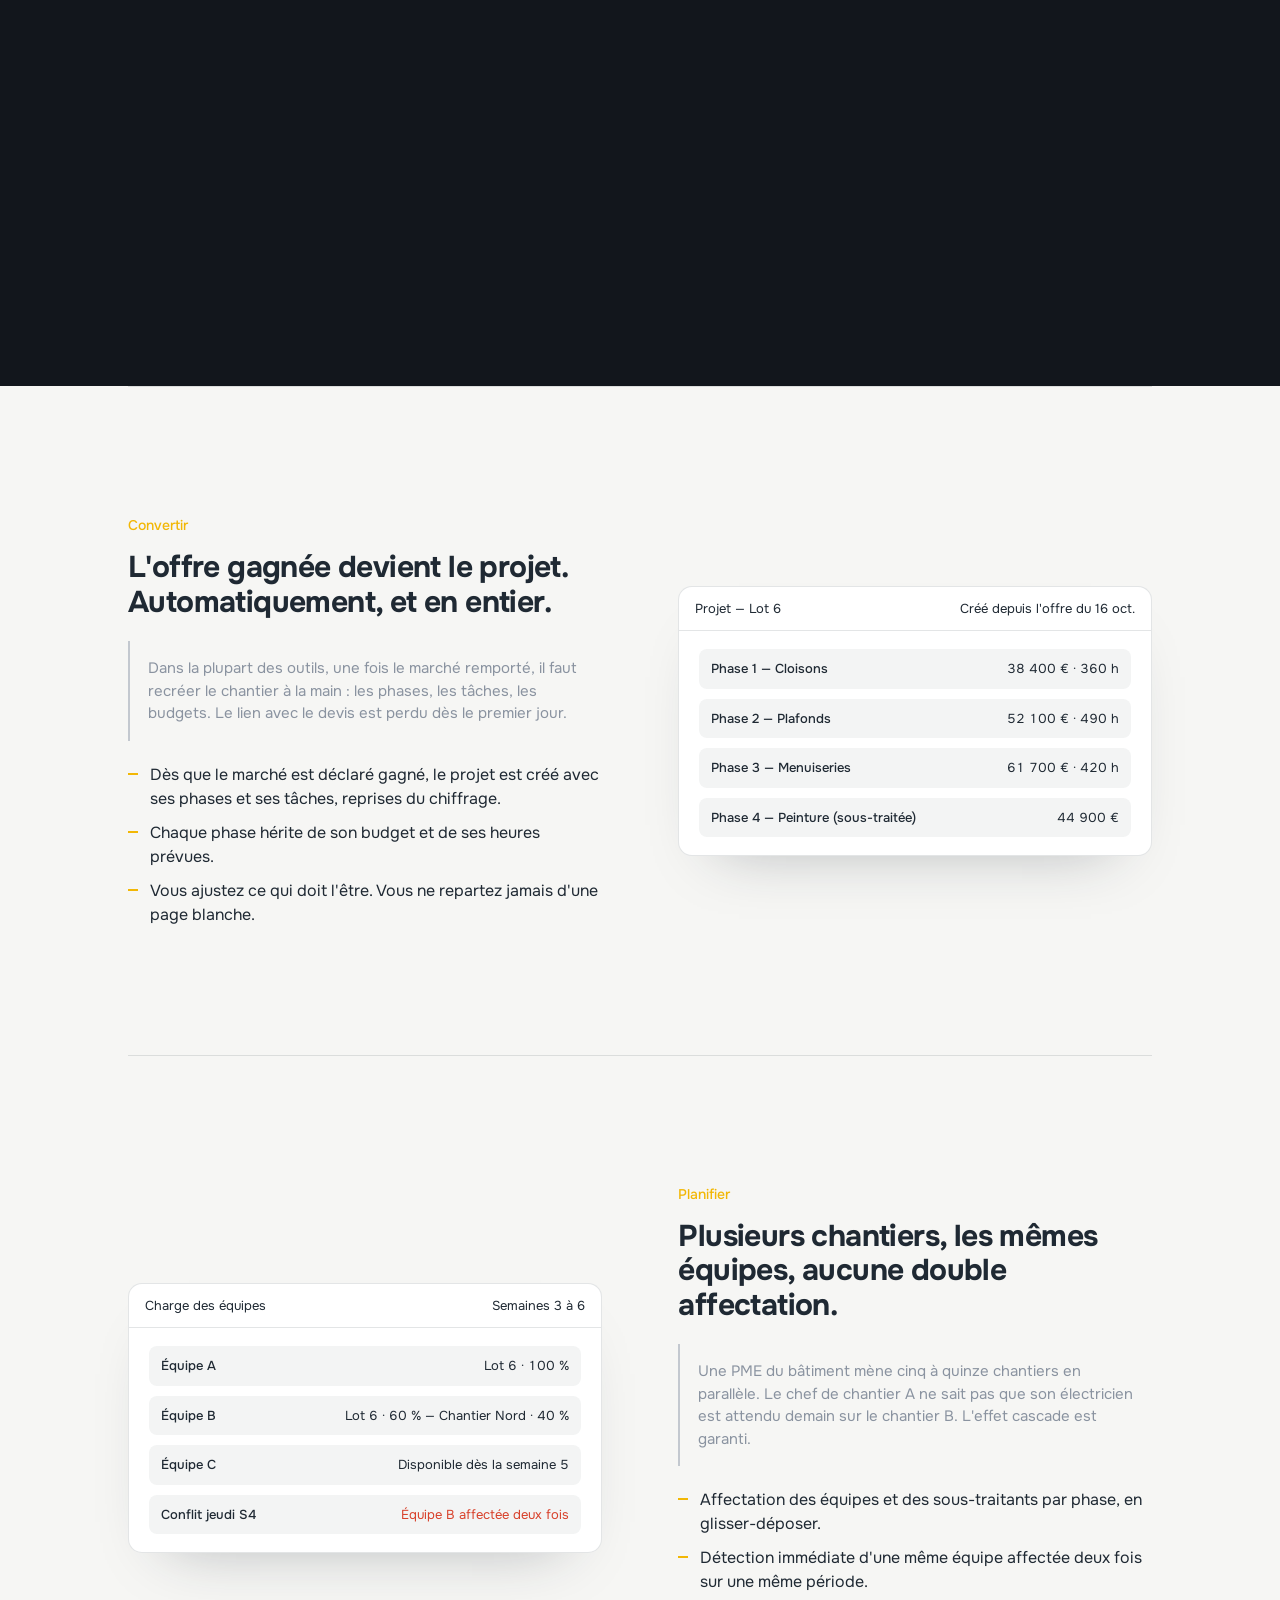
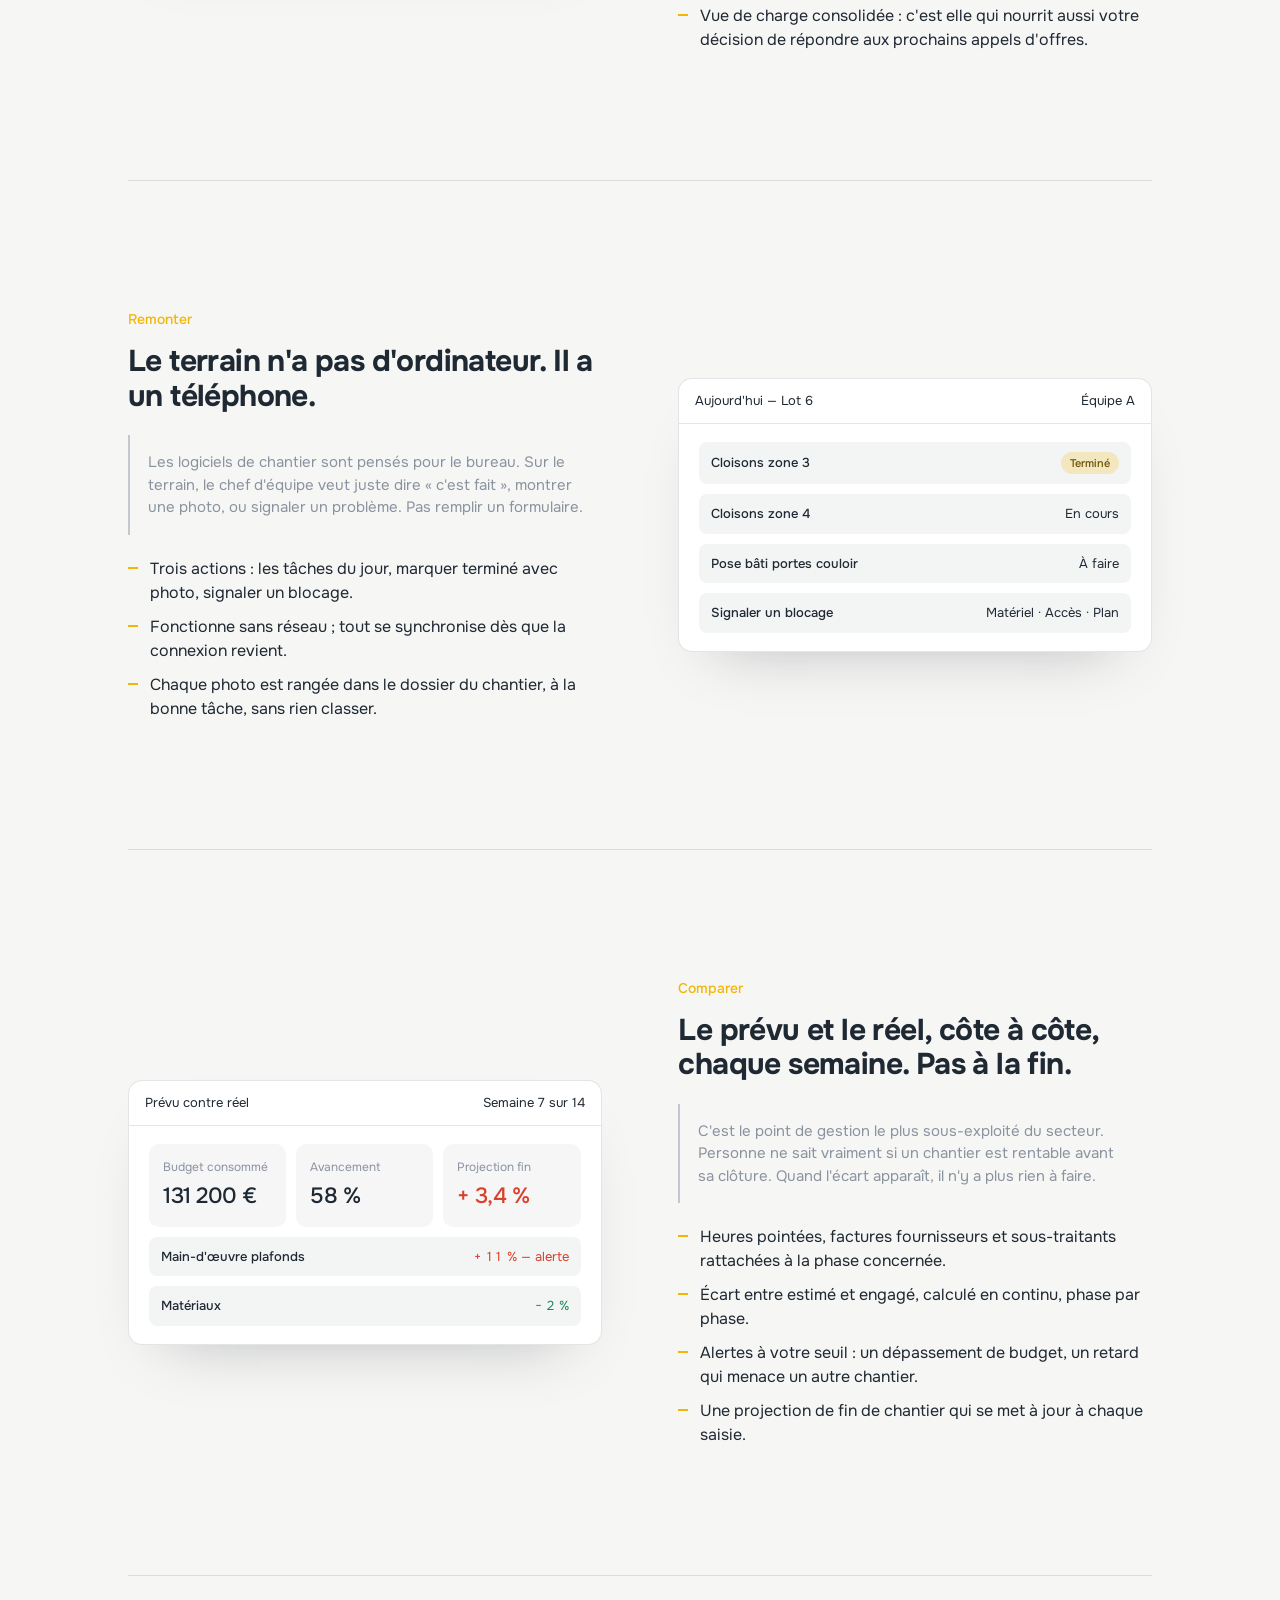
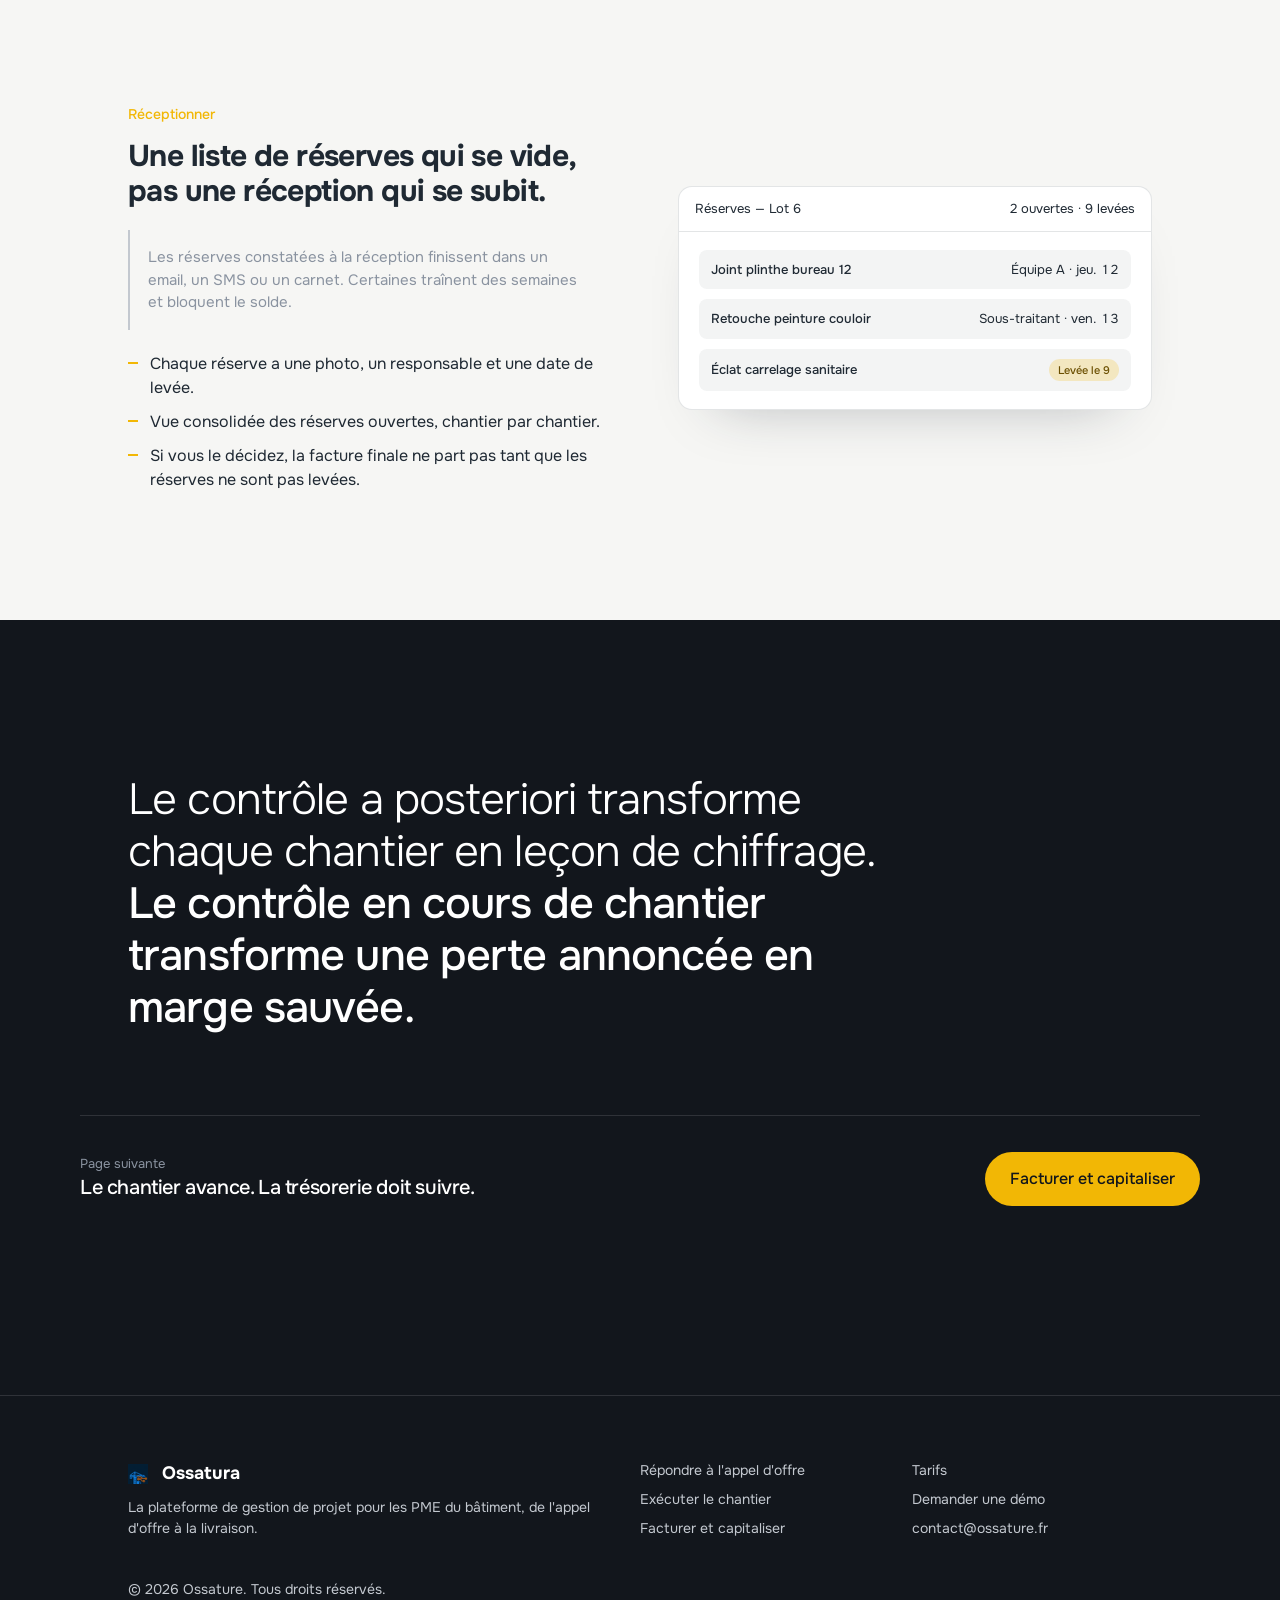
==== commit 0fda2a4a: "ajout icone" ====
--- a/chantier.html
+++ b/chantier.html
@@ -3,6 +3,7 @@
 <head>
 <meta charset="utf-8">
 <meta name="viewport" content="width=device-width,initial-scale=1">
+<link rel="icon" href="assets/favicon.ico" type="image/x-icon">
 <title>Exécuter le chantier — Ossature</title>
 <meta name="description" content="L'offre gagnée devient le planning. Équipes, avancement terrain depuis un téléphone, coûts réels contre prévus et alertes avant que la marge ne dérive.">
 <link rel="stylesheet" href="assets/style.css">
@@ -10,7 +11,7 @@
 <body>
 
 <nav class="nav">
-  <a class="brand" href="index.html"><i></i>Ossature</a>
+  <a class="brand" href="index.html"><img src="assets/logo-nav.png" alt="Ossatura" width="24" height="24">Ossatura</a>
   <button class="burger" aria-label="Menu" aria-expanded="false"><span></span><span></span><span></span></button>
   <ul>
     <li><a href="reponse.html">Répondre</a></li>
@@ -248,7 +249,7 @@
   <div class="wrap">
     <div class="cols">
       <div>
-        <div class="brand"><i></i>Ossature</div>
+        <div class="brand"><img src="assets/logo-nav.png" alt="Ossatura" width="24" height="24">Ossatura</div>
         <p>La plateforme de gestion de projet pour les PME du bâtiment, de l'appel d'offre à la livraison.</p>
       </div>
       <ul>
--- a/assets/style.css
+++ b/assets/style.css
@@ -32,6 +32,7 @@
 :focus-visible{outline:2px solid var(--signal);outline-offset:3px}
 
 /* ---------- Navigation ---------- */
+.brand img{width:24px;height:24px;display:inline-block;margin-right:6px;vertical-align:middle}
 .nav{
   position:fixed;inset:0 0 auto 0;z-index:50;
   height:60px;display:flex;align-items:center;
@@ -252,7 +253,8 @@
 @media (max-width:720px){.footer .cols{grid-template-columns:1fr}}
 .footer ul{list-style:none;display:grid;gap:8px}
 .footer a:hover{color:#fff}
-.footer .brand{font-weight:700;color:#fff;font-size:18px;display:flex;align-items:center;gap:10px;margin-bottom:10px}
+.footer .brand{font-weight:700;color:#fff;font-size:18px;display:flex;align-items:center;gap:8px;margin-bottom:10px}
+.footer .brand img{width:20px;height:20px}
 .footer .brand i{width:12px;height:12px;background:var(--signal);display:inline-block}
 
 /* ---------- Page nav (next page) ---------- */
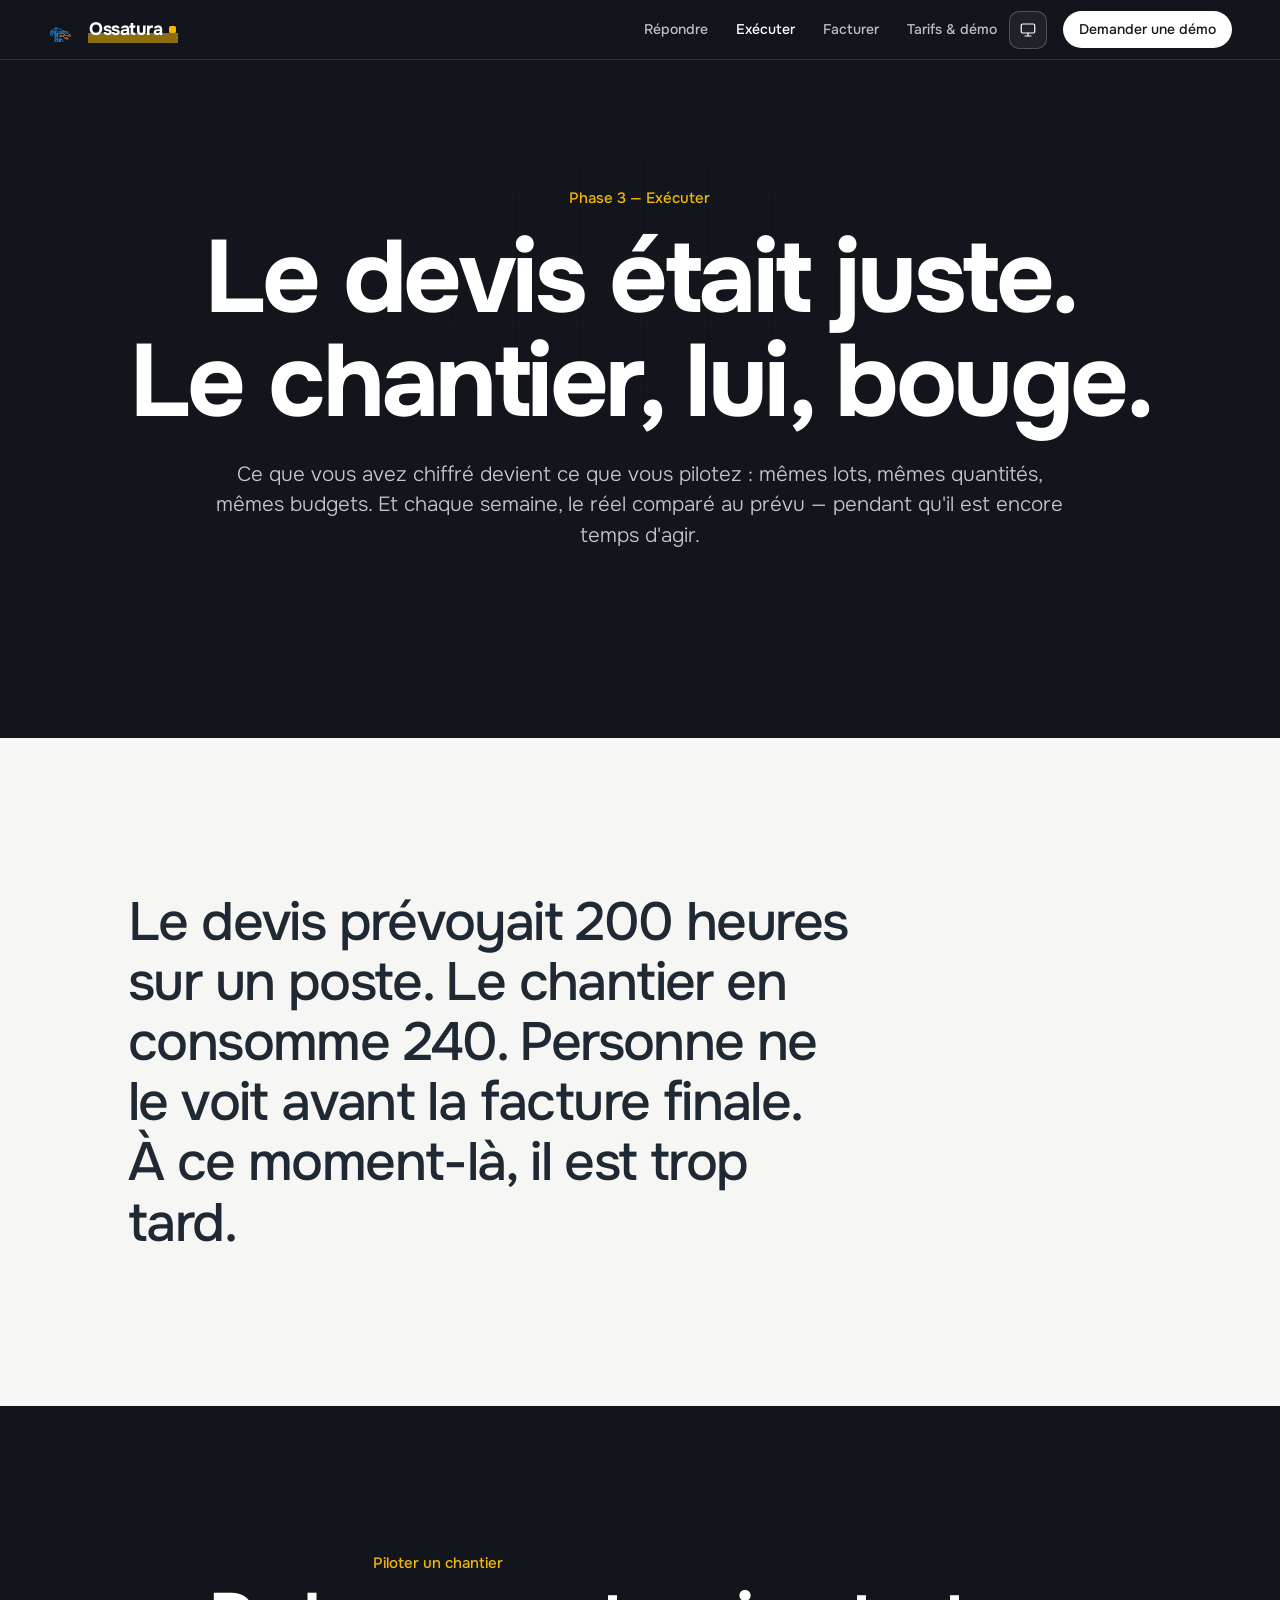
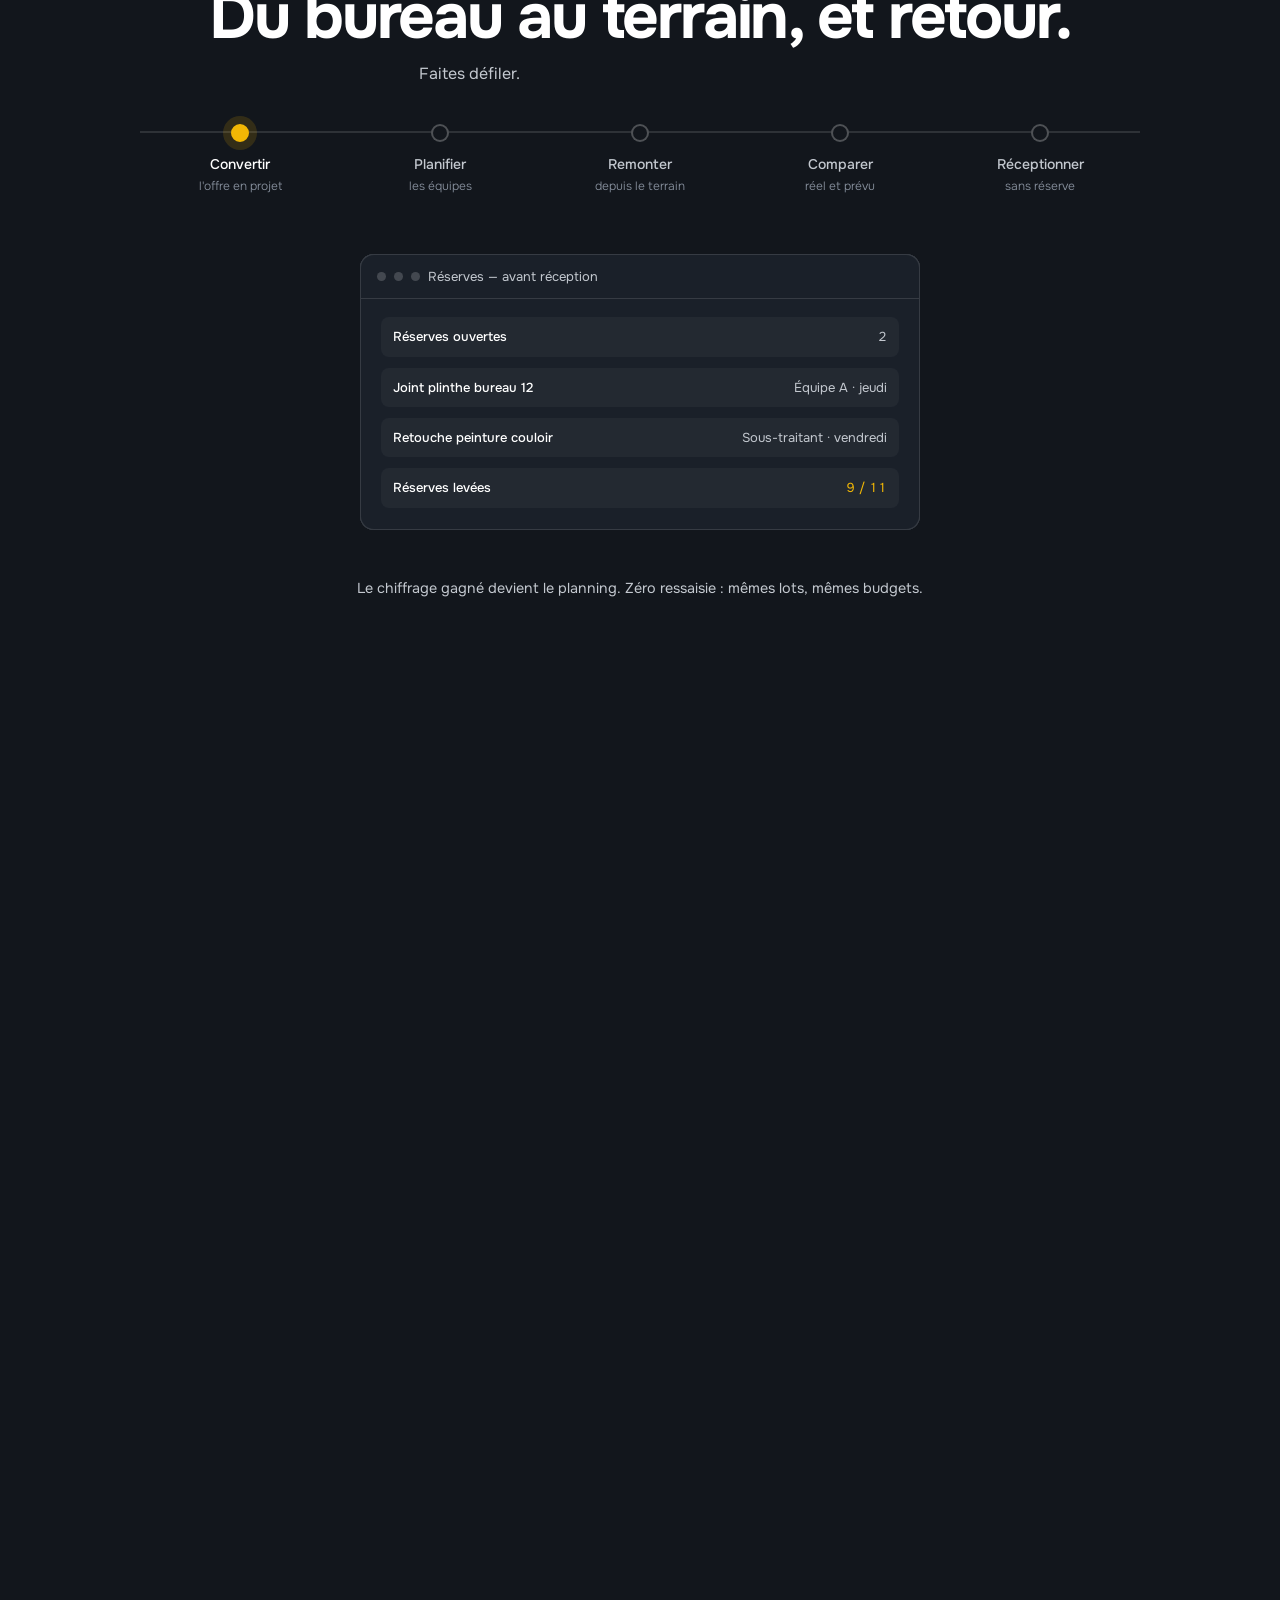
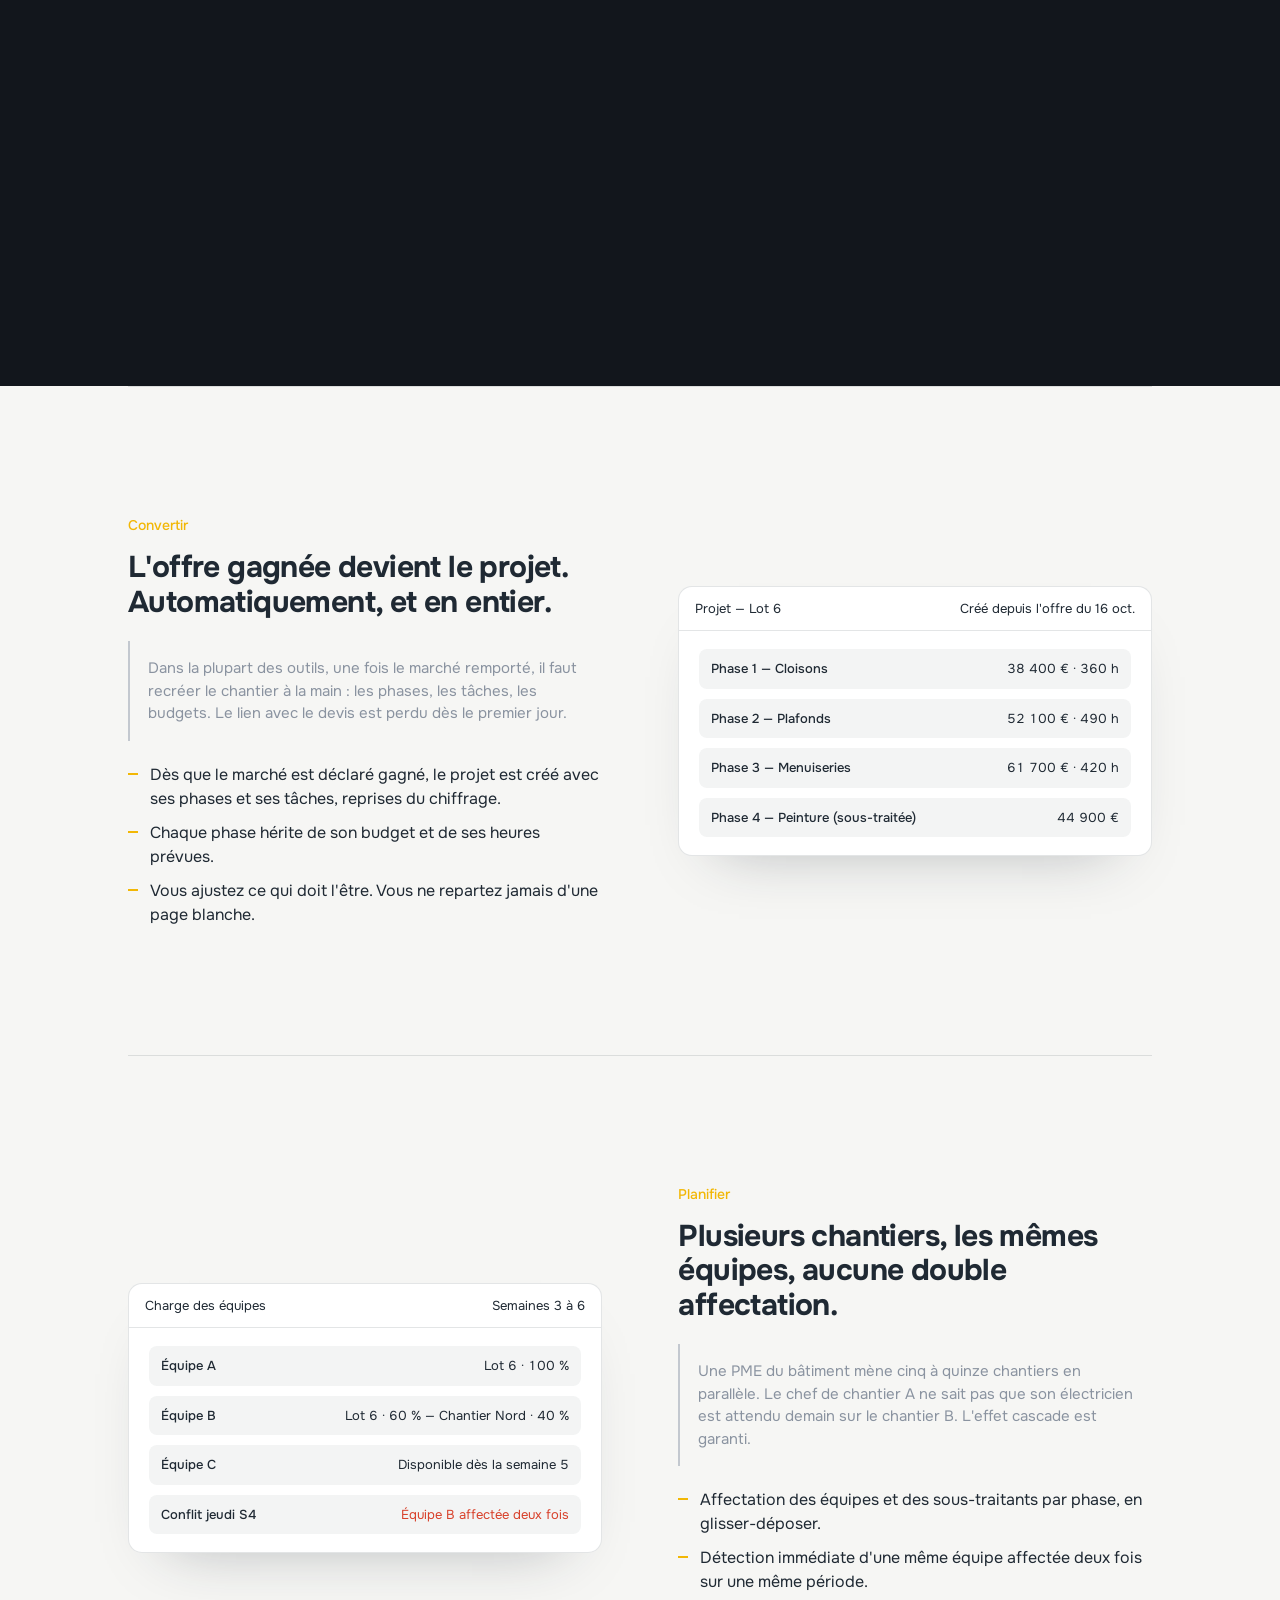
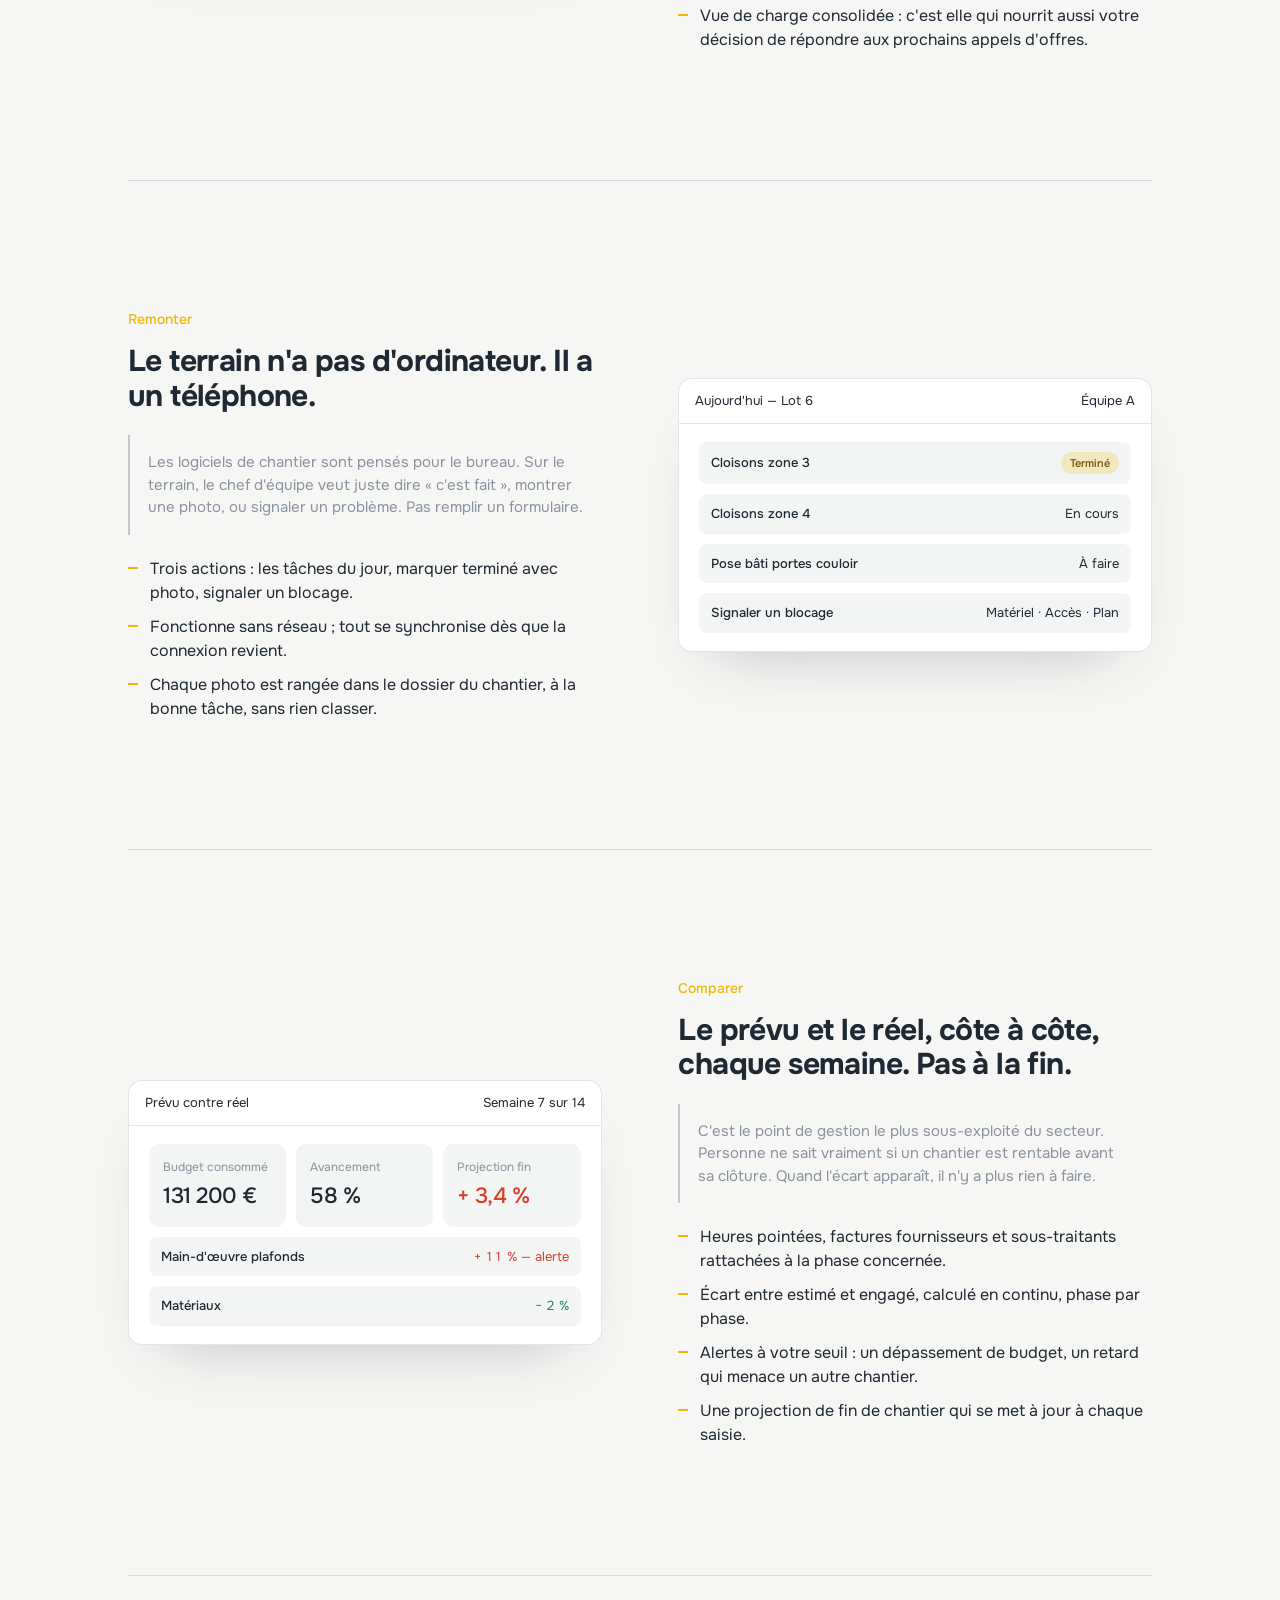
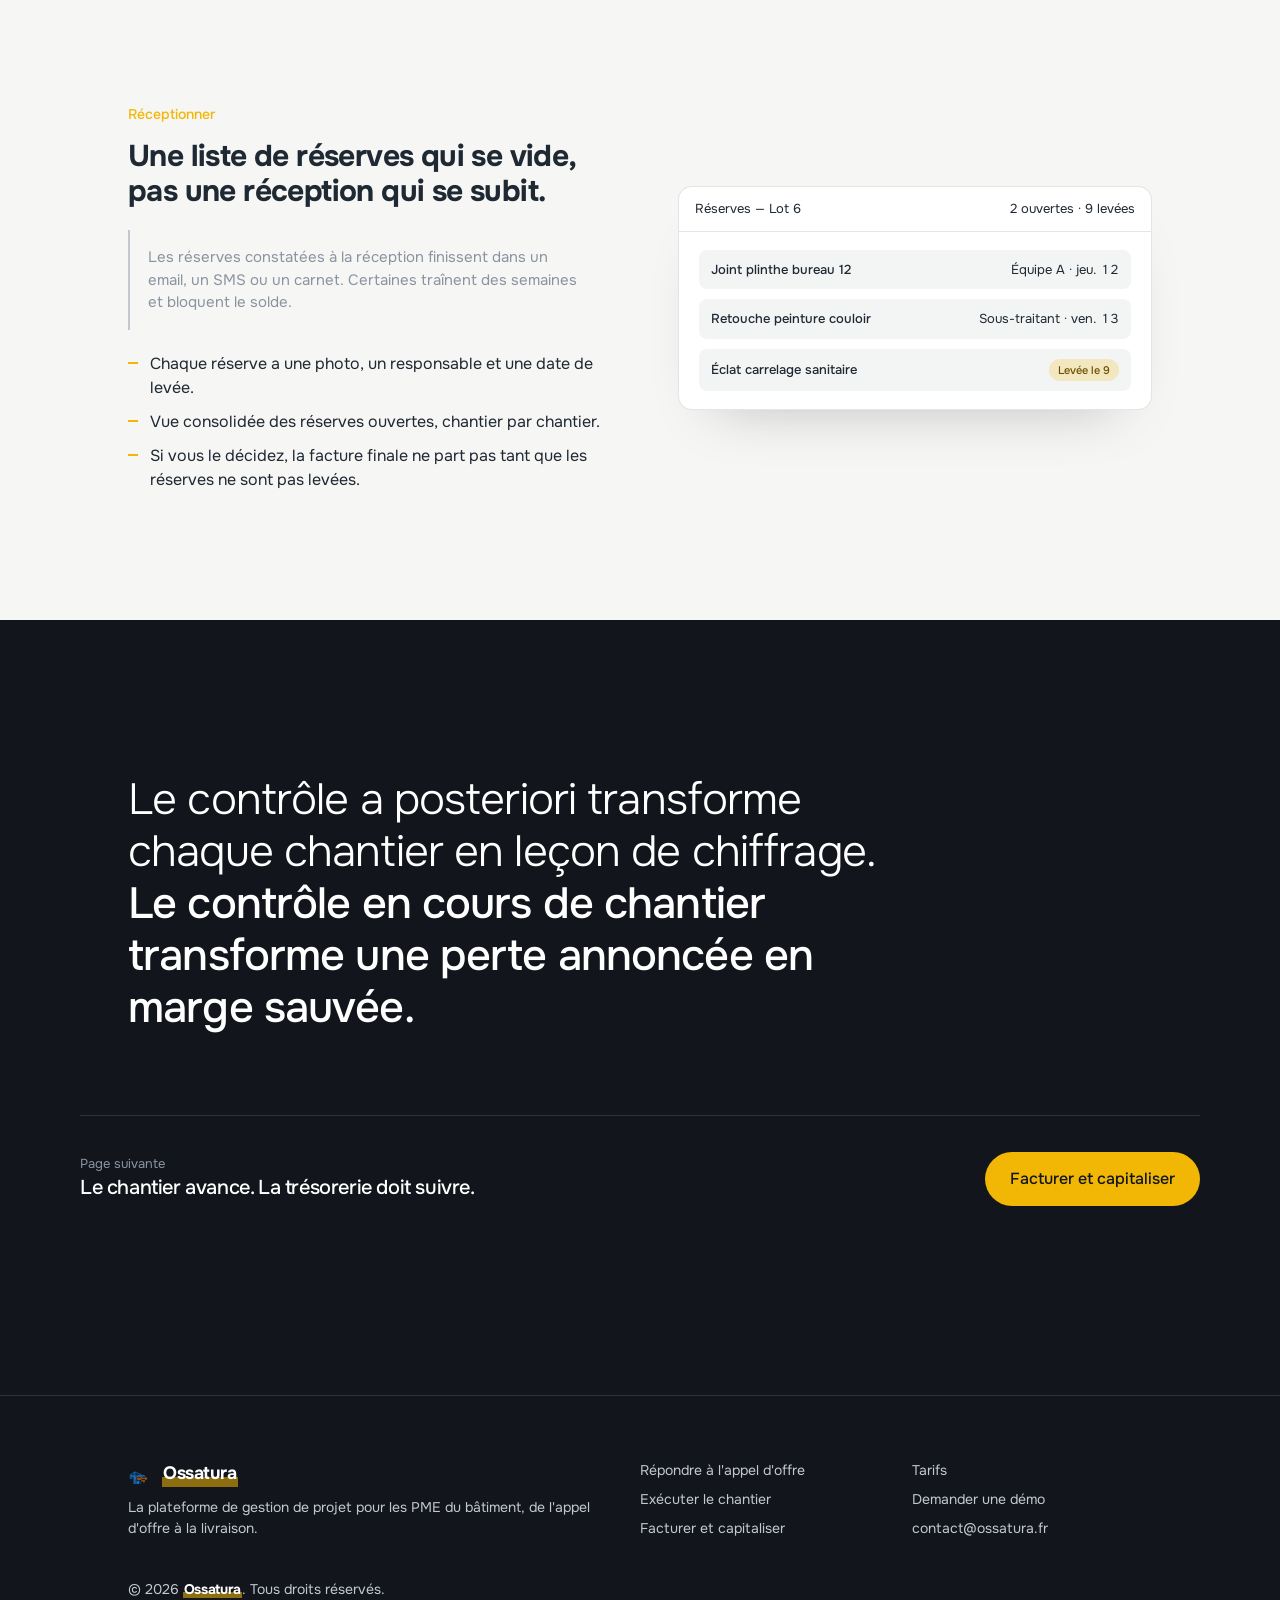
==== commit 6ad92a89: "fix light theme" ====
--- a/chantier.html
+++ b/chantier.html
@@ -4,14 +4,29 @@
 <meta charset="utf-8">
 <meta name="viewport" content="width=device-width,initial-scale=1">
 <link rel="icon" href="assets/favicon.ico" type="image/x-icon">
-<title>Exécuter le chantier — Ossature</title>
+<title>Exécuter le chantier — Ossatura</title>
 <meta name="description" content="L'offre gagnée devient le planning. Équipes, avancement terrain depuis un téléphone, coûts réels contre prévus et alertes avant que la marge ne dérive.">
+<meta name="theme-color" content="#F2B705">
+<script>
+(function(){
+  try{
+    var k="ossatura.vitrine.theme";
+    var p=localStorage.getItem(k)||"system";
+    var dark=window.matchMedia("(prefers-color-scheme: dark)").matches;
+    var r=(p==="light"||p==="dark")?p:(dark?"dark":"light");
+    document.documentElement.dataset.theme=r;
+    document.documentElement.style.colorScheme=r;
+    var m=document.querySelector('meta[name="theme-color"]');
+    if(m) m.setAttribute("content", r==="dark"?"#12161C":"#F2B705");
+  }catch(e){}
+})();
+</script>
 <link rel="stylesheet" href="assets/style.css">
 </head>
 <body>
 
 <nav class="nav">
-  <a class="brand" href="index.html"><img src="assets/logo-nav.png" alt="Ossatura" width="24" height="24">Ossatura</a>
+  <a class="brand" href="index.html"><img src="assets/logo-nav.png" alt="Ossatura" width="24" height="24"><span class="brand-mark">Ossatura</span></a>
   <button class="burger" aria-label="Menu" aria-expanded="false"><span></span><span></span><span></span></button>
   <ul>
     <li><a href="reponse.html">Répondre</a></li>
@@ -19,6 +34,7 @@
     <li><a href="finance.html">Facturer</a></li>
     <li><a href="contact.html">Tarifs & démo</a></li>
   </ul>
+  <button type="button" class="theme-toggle" aria-label="Changer le thème"></button>
   <a class="cta" href="contact.html">Demander une démo</a>
 </nav>
 
@@ -249,7 +265,7 @@
   <div class="wrap">
     <div class="cols">
       <div>
-        <div class="brand"><img src="assets/logo-nav.png" alt="Ossatura" width="24" height="24">Ossatura</div>
+        <div class="brand"><img src="assets/logo-nav.png" alt="Ossatura" width="24" height="24"><span class="brand-mark">Ossatura</span></div>
         <p>La plateforme de gestion de projet pour les PME du bâtiment, de l'appel d'offre à la livraison.</p>
       </div>
       <ul>
@@ -260,10 +276,10 @@
       <ul>
         <li><a href="contact.html">Tarifs</a></li>
         <li><a href="contact.html#demo">Demander une démo</a></li>
-        <li><a href="mailto:contact@ossature.fr">contact@ossature.fr</a></li>
+        <li><a href="mailto:contact@ossatura.fr">contact@ossatura.fr</a></li>
       </ul>
     </div>
-    <p>© 2026 Ossature. Tous droits réservés.</p>
+    <p>© 2026 <span class="brand-mark">Ossatura</span>. Tous droits réservés.</p>
   </div>
 </footer>
 
--- a/assets/style.css
+++ b/assets/style.css
@@ -1,5 +1,6 @@
 @import url('https://fonts.googleapis.com/css2?family=Onest:wght@300;400;500;700&display=swap');
 
+/* Palette de base + sémantique (clair par défaut, comme ossatura_soft) */
 :root{
   --graphite:#12161C;
   --graphite-2:#1A2029;
@@ -14,6 +15,49 @@
   --max:1120px;
   --measure:62ch;
   --ease:cubic-bezier(.22,.61,.36,1);
+
+  --bg:var(--concrete-2);
+  --bg-elevated:#fff;
+  --bg-muted:var(--concrete);
+  --fg:var(--slate);
+  --fg-muted:var(--steel);
+  --fg-on-dark:#fff;
+  --border:var(--line);
+  --nav-bg:rgba(18,22,28,.78);
+  --nav-fg:#fff;
+  --section-light:var(--concrete-2);
+  --section-concrete:var(--concrete);
+  --section-dark:var(--graphite);
+  --mock-bg:#fff;
+  --mock-row:rgba(31,41,51,.05);
+  --theme-color:#F2B705;
+  color-scheme:light;
+}
+
+html[data-theme="dark"]{
+  --graphite:#0B0D11;
+  --graphite-2:#141820;
+  --concrete:#1A1F28;
+  --concrete-2:#12161C;
+  --slate:#E8EAED;
+  --steel:#9AA3AD;
+  --steel-2:#C3C8CF;
+  --line:rgba(255,255,255,.10);
+  --line-dark:rgba(255,255,255,.12);
+  --bg:var(--concrete-2);
+  --bg-elevated:#1A2029;
+  --bg-muted:#161B22;
+  --fg:var(--slate);
+  --fg-muted:var(--steel);
+  --border:var(--line);
+  --nav-bg:rgba(8,10,14,.86);
+  --section-light:#151922;
+  --section-concrete:#1A2029;
+  --section-dark:#0A0C10;
+  --mock-bg:#1A2029;
+  --mock-row:rgba(255,255,255,.05);
+  --theme-color:#12161C;
+  color-scheme:dark;
 }
 
 *{box-sizing:border-box;margin:0;padding:0}
@@ -21,15 +65,47 @@
 @media (prefers-reduced-motion:reduce){html{scroll-behavior:auto}}
 body{
   font-family:'Onest',system-ui,-apple-system,sans-serif;
-  color:var(--slate);
-  background:var(--concrete-2);
+  color:var(--fg);
+  background:var(--bg);
   line-height:1.5;
   -webkit-font-smoothing:antialiased;
+  transition:background-color .25s var(--ease),color .25s var(--ease);
 }
 a{color:inherit;text-decoration:none}
 img,svg{display:block;max-width:100%}
 button{font:inherit}
 :focus-visible{outline:2px solid var(--signal);outline-offset:3px}
+
+/* ---------- Brand highlight ---------- */
+.brand-mark{
+  font-weight:700;
+  letter-spacing:-.025em;
+  color:inherit;
+  background:linear-gradient(transparent 64%, rgba(242,183,5,.42) 64%);
+  box-decoration-break:clone;
+  -webkit-box-decoration-break:clone;
+  padding:0 .06em;
+}
+.nav .brand-mark,
+.footer .brand-mark,
+.dark .brand-mark,
+.hero .brand-mark{
+  background:linear-gradient(transparent 64%, rgba(242,183,5,.55) 64%);
+  color:#fff;
+}
+.nav .brand .brand-mark{
+  position:relative;
+}
+.nav .brand .brand-mark::after{
+  content:"";
+  display:inline-block;
+  width:7px;height:7px;
+  margin-left:7px;
+  background:var(--signal);
+  border-radius:1.5px;
+  vertical-align:middle;
+  transform:translateY(-1px);
+}
 
 /* ---------- Navigation ---------- */
 .brand img{width:24px;height:24px;display:inline-block;margin-right:6px;vertical-align:middle}
@@ -37,34 +113,50 @@
   position:fixed;inset:0 0 auto 0;z-index:50;
   height:60px;display:flex;align-items:center;
   padding:0 clamp(20px,4vw,48px);
-  background:rgba(18,22,28,.72);
+  background:var(--nav-bg);
   backdrop-filter:blur(18px);-webkit-backdrop-filter:blur(18px);
   border-bottom:1px solid var(--line-dark);
-  color:#fff;
+  color:var(--nav-fg);
 }
 .nav .brand{font-weight:700;letter-spacing:-.02em;font-size:18px;display:flex;align-items:center;gap:10px}
 .nav .brand i{width:14px;height:14px;background:var(--signal);display:inline-block}
 .nav ul{display:flex;gap:28px;list-style:none;margin-left:auto;font-size:14px;font-weight:500}
 .nav ul a{opacity:.72;transition:opacity .2s}
 .nav ul a:hover,.nav ul a[aria-current]{opacity:1}
-.nav .cta{margin-left:28px;padding:8px 16px;border-radius:999px;background:#fff;color:var(--graphite);font-weight:500;font-size:14px}
+.nav .cta{margin-left:16px;padding:8px 16px;border-radius:999px;background:#fff;color:var(--graphite);font-weight:500;font-size:14px}
+html[data-theme="dark"] .nav .cta{background:var(--signal);color:#12161C}
+.nav .theme-toggle{
+  margin-left:12px;
+  width:38px;height:38px;
+  border:1px solid rgba(255,255,255,.22);
+  border-radius:10px;
+  background:rgba(255,255,255,.06);
+  color:#fff;
+  display:inline-flex;align-items:center;justify-content:center;
+  cursor:pointer;
+  transition:background .2s,border-color .2s;
+}
+.nav .theme-toggle:hover{background:rgba(255,255,255,.12);border-color:rgba(255,255,255,.4)}
+.nav .theme-toggle svg{width:18px;height:18px;stroke:currentColor;fill:none;stroke-width:1.6;stroke-linecap:round;stroke-linejoin:round}
 .nav .burger{display:none;margin-left:auto;background:none;border:0;color:#fff;width:40px;height:40px;cursor:pointer}
 .nav .burger span{display:block;width:22px;height:2px;background:#fff;margin:5px auto}
 @media (max-width:860px){
   .nav ul,.nav .cta{display:none}
-  .nav .burger{display:block}
+  .nav .theme-toggle{margin-left:auto;margin-right:4px}
+  .nav .burger{display:block;margin-left:0}
   .nav.open ul{display:flex;flex-direction:column;position:absolute;top:60px;left:0;right:0;background:var(--graphite);padding:20px 24px 28px;gap:18px;border-bottom:1px solid var(--line-dark)}
+  .nav.open .cta{display:inline-flex;position:absolute;top:auto;margin:12px 24px 24px;left:0}
 }
 
 /* ---------- Layout helpers ---------- */
 .wrap{max-width:var(--max);margin:0 auto;padding:0 clamp(20px,4vw,48px)}
 .section{padding:clamp(80px,12vw,160px) 0}
 .section.tight{padding:clamp(56px,8vw,96px) 0}
-.dark{background:var(--graphite);color:#fff}
+.dark{background:var(--section-dark);color:var(--fg-on-dark)}
 .dark .muted{color:var(--steel-2)}
-.light{background:var(--concrete-2)}
-.concrete{background:var(--concrete)}
-.muted{color:var(--steel)}
+.light{background:var(--section-light);color:var(--fg)}
+.concrete{background:var(--section-concrete);color:var(--fg)}
+.muted{color:var(--fg-muted)}
 .center{text-align:center}
 .measure{max-width:var(--measure)}
 .grid-2{display:grid;grid-template-columns:1fr 1fr;gap:clamp(32px,6vw,80px);align-items:center}
@@ -83,7 +175,7 @@
 .stack>*+*{margin-top:20px}
 .btn{display:inline-flex;align-items:center;gap:10px;padding:14px 24px;border-radius:999px;font-weight:500;font-size:16px;border:1px solid transparent;cursor:pointer;transition:transform .2s var(--ease),background .2s}
 .btn:hover{transform:translateY(-1px)}
-.btn.primary{background:var(--signal);color:var(--graphite)}
+.btn.primary{background:var(--signal);color:#12161C}
 .btn.ghost{border-color:currentColor;background:transparent}
 .btn.ghostdark{border-color:rgba(255,255,255,.35);color:#fff;background:transparent}
 .btn-row{display:flex;gap:14px;flex-wrap:wrap;justify-content:inherit}
@@ -141,7 +233,6 @@
 .node.on span{color:#fff}
 @media (max-width:640px){.node small{display:none}.node span{font-size:12px}}
 
-/* product screens stacked in one grid cell: container = tallest screen, never clipped */
 .screens{display:grid;width:min(560px,92vw);margin:clamp(26px,6vh,60px) auto 0}
 .screen{
   grid-area:1/1;transform:translateY(34px) scale(.95);opacity:0;visibility:hidden;
@@ -164,7 +255,6 @@
 .scene-caption span{display:none}
 .scene-caption span.on{display:inline}
 
-/* short viewports: shrink what is decorative first */
 @media (max-height:760px){
   .scene-head .muted{display:none}
   .scene .pin{padding-top:64px}
@@ -193,62 +283,57 @@
 }
 
 /* ---------- Feature blocks ---------- */
-.feature{padding:clamp(72px,10vw,140px) 0;border-top:1px solid var(--line)}
+.feature{padding:clamp(72px,10vw,140px) 0;border-top:1px solid var(--border)}
 .dark .feature{border-top-color:var(--line-dark)}
 .feature .num{font-size:14px;font-weight:500;color:var(--signal);margin-bottom:14px}
 .feature h3{margin-bottom:16px}
-.feature .pain{font-size:15px;padding:16px 18px;border-left:2px solid var(--steel-2);color:var(--steel);margin:22px 0}
+.feature .pain{font-size:15px;padding:16px 18px;border-left:2px solid var(--steel-2);color:var(--fg-muted);margin:22px 0}
 .dark .feature .pain{border-left-color:rgba(255,255,255,.3);color:var(--steel-2)}
 .feature ul{list-style:none;display:grid;gap:10px;margin-top:22px}
 .feature li{position:relative;padding-left:22px;font-size:16px}
 .feature li::before{content:"";position:absolute;left:0;top:.62em;width:10px;height:2px;background:var(--signal)}
 
-/* mock cards used as visuals */
-.mock{background:#fff;border:1px solid var(--line);border-radius:14px;overflow:hidden;box-shadow:0 30px 60px -40px rgba(31,41,51,.35)}
+.mock{background:var(--mock-bg);border:1px solid var(--border);border-radius:14px;overflow:hidden;box-shadow:0 30px 60px -40px rgba(31,41,51,.35);color:var(--fg)}
 .dark .mock{background:var(--graphite-2);border-color:var(--line-dark);color:#fff;box-shadow:none}
-.mock header{padding:12px 16px;border-bottom:1px solid var(--line);font-size:13px;color:var(--steel);display:flex;justify-content:space-between}
+.mock header{padding:12px 16px;border-bottom:1px solid var(--border);font-size:13px;color:var(--fg-muted);display:flex;justify-content:space-between}
 .dark .mock header{border-bottom-color:var(--line-dark);color:var(--steel-2)}
 .mock .body{padding:18px 20px;display:grid;gap:10px}
-.mock .row{background:rgba(31,41,51,.04)}
+.mock .row{background:var(--mock-row)}
 .dark .mock .row{background:rgba(255,255,255,.04)}
 .mock .row b{color:inherit}
 .kpi{display:grid;grid-template-columns:repeat(3,1fr);gap:10px}
-.kpi div{padding:14px;border-radius:10px;background:rgba(31,41,51,.04)}
+.kpi div{padding:14px;border-radius:10px;background:var(--mock-row)}
 .dark .kpi div{background:rgba(255,255,255,.04)}
-.kpi small{display:block;font-size:12px;color:var(--steel)}
+.kpi small{display:block;font-size:12px;color:var(--fg-muted)}
 .kpi b{display:block;font-size:22px;font-weight:500;letter-spacing:-.02em;margin-top:4px}
 .kpi b.warn{color:#D8412B}
 .kpi b.good{color:#1E8A5A}
 .dark .kpi b.good{color:var(--signal)}
 
-/* ---------- Comparison ---------- */
 .compare{display:grid;grid-template-columns:1fr 1fr;gap:24px}
 @media (max-width:720px){.compare{grid-template-columns:1fr}}
-.compare article{padding:32px;border-radius:16px;border:1px solid var(--line)}
-.compare article.hi{background:var(--graphite);color:#fff;border-color:transparent}
+.compare article{padding:32px;border-radius:16px;border:1px solid var(--border);background:var(--bg-elevated)}
+.compare article.hi{background:var(--section-dark);color:#fff;border-color:transparent}
 .compare h3{margin-bottom:18px}
 .compare ul{list-style:none;display:grid;gap:10px;font-size:15px}
 .compare li{padding-left:20px;position:relative}
 .compare li::before{content:"";position:absolute;left:0;top:.65em;width:8px;height:8px;border-radius:50%;background:var(--steel-2)}
 .compare .hi li::before{background:var(--signal)}
 
-/* ---------- Phase cards (index overview) ---------- */
 .phases{display:grid;grid-template-columns:repeat(5,1fr);gap:16px}
 @media (max-width:980px){.phases{grid-template-columns:repeat(2,1fr)}}
 @media (max-width:560px){.phases{grid-template-columns:1fr}}
-.phase{padding:26px 22px 28px;border-radius:14px;background:#fff;border:1px solid var(--line);display:flex;flex-direction:column;gap:12px;min-height:250px;transition:transform .35s var(--ease),border-color .3s}
+.phase{padding:26px 22px 28px;border-radius:14px;background:var(--bg-elevated);border:1px solid var(--border);display:flex;flex-direction:column;gap:12px;min-height:250px;transition:transform .35s var(--ease),border-color .3s;color:var(--fg)}
 .phase:hover{transform:translateY(-4px);border-color:var(--signal)}
 .phase .n{font-size:13px;font-weight:500;color:var(--signal)}
 .phase h3{font-size:20px}
-.phase p{font-size:14px;color:var(--steel);flex:1}
+.phase p{font-size:14px;color:var(--fg-muted);flex:1}
 .phase a{font-size:14px;font-weight:500}
 
-/* ---------- Quote / testimonial-ish ---------- */
 .big-quote{font-size:clamp(24px,3.4vw,44px);font-weight:300;letter-spacing:-.02em;line-height:1.2;max-width:26ch}
 .big-quote em{font-style:normal;font-weight:500}
 
-/* ---------- Page footer ---------- */
-.footer{padding:64px 0 40px;border-top:1px solid var(--line-dark);font-size:14px;color:var(--steel-2)}
+.footer{padding:64px 0 40px;border-top:1px solid var(--line-dark);font-size:14px;color:var(--steel-2);background:var(--section-dark)}
 .footer .cols{display:grid;grid-template-columns:2fr 1fr 1fr;gap:32px;margin-bottom:40px}
 @media (max-width:720px){.footer .cols{grid-template-columns:1fr}}
 .footer ul{list-style:none;display:grid;gap:8px}
@@ -257,32 +342,59 @@
 .footer .brand img{width:20px;height:20px}
 .footer .brand i{width:12px;height:12px;background:var(--signal);display:inline-block}
 
-/* ---------- Page nav (next page) ---------- */
 .nextpage{display:flex;justify-content:space-between;align-items:center;gap:24px;padding:36px 0;border-top:1px solid var(--line-dark)}
 .nextpage small{display:block;font-size:13px;color:var(--steel)}
 .nextpage b{font-size:20px;font-weight:500;letter-spacing:-.02em;color:#fff}
 
-/* ---------- Form ---------- */
 .form{display:grid;gap:16px;max-width:540px}
-.form label{display:grid;gap:6px;font-size:14px;font-weight:500}
-.form input,.form select,.form textarea{font:inherit;padding:12px 14px;border-radius:10px;border:1px solid var(--line);background:#fff;font-size:15px}
-.form input:focus,.form select:focus,.form textarea:focus{border-color:var(--slate);outline:none}
+.form label{display:grid;gap:6px;font-size:14px;font-weight:500;color:var(--fg)}
+.form input,.form select,.form textarea{font:inherit;padding:12px 14px;border-radius:10px;border:1px solid var(--border);background:var(--bg-elevated);color:var(--fg);font-size:15px}
+.form input:focus,.form select:focus,.form textarea:focus{border-color:var(--signal);outline:none}
 .form .two{display:grid;grid-template-columns:1fr 1fr;gap:16px}
 @media (max-width:560px){.form .two{grid-template-columns:1fr}}
-.form .note{font-size:13px;color:var(--steel)}
+.form .note{font-size:13px;color:var(--fg-muted)}
+.form .hp{
+  position:absolute!important;
+  left:-10000px!important;
+  top:auto!important;
+  width:1px!important;
+  height:1px!important;
+  overflow:hidden!important;
+  opacity:0!important;
+  pointer-events:none!important;
+}
 .pricing{display:grid;grid-template-columns:repeat(3,1fr);gap:20px}
 @media (max-width:900px){.pricing{grid-template-columns:1fr}}
-.price{padding:32px 28px;border-radius:16px;border:1px solid var(--line);background:#fff;display:flex;flex-direction:column;gap:14px}
-.price.hi{border-color:var(--graphite);border-width:2px}
+.price{padding:32px 28px;border-radius:16px;border:1px solid var(--border);background:var(--bg-elevated);color:var(--fg);display:flex;flex-direction:column;gap:14px}
+.price.hi{border-color:var(--signal);border-width:2px}
 .price .amt{font-size:40px;font-weight:700;letter-spacing:-.03em}
-.price .amt small{font-size:15px;font-weight:400;color:var(--steel);letter-spacing:0}
+.price .amt small{font-size:15px;font-weight:400;color:var(--fg-muted);letter-spacing:0}
 .price ul{list-style:none;display:grid;gap:8px;font-size:14px;flex:1}
 .price li{padding-left:18px;position:relative}
 .price li::before{content:"";position:absolute;left:0;top:.6em;width:8px;height:2px;background:var(--signal)}
-
-/* Contrast fixes for light mocks */
-.light .mock .row .v,.concrete .mock .row .v{color:var(--slate)}
+.price li.feat{font-weight:600;color:var(--fg)}
+.price li.feat::before{background:var(--signal);height:3px;width:10px}
+.price .included{
+  margin:0;
+  padding:10px 12px;
+  border-radius:10px;
+  background:var(--bg-muted);
+  border:1px solid var(--border);
+  font-size:13px;
+  font-weight:600;
+  color:var(--fg);
+  letter-spacing:-.01em;
+}
+.price.hi .included{background:rgba(242,183,5,.14);border-color:rgba(242,183,5,.35)}
+.phase.hi{border-color:var(--signal);border-width:2px}
+.phase.hi .n{color:var(--signal)}
+
+.light .mock .row .v,.concrete .mock .row .v{color:var(--fg)}
 .light .mock .row .ok,.concrete .mock .row .ok{color:#1E8A5A}
+html[data-theme="dark"] .light .mock .row .ok,
+html[data-theme="dark"] .concrete .mock .row .ok{color:var(--signal)}
 .light .mock .tag,.concrete .mock .tag{background:rgba(242,183,5,.22);color:#6B4F00}
-.light .mock header,.concrete .mock header{color:var(--slate)}
-.light .mock .row,.concrete .mock .row{background:rgba(31,41,51,.05)}
+html[data-theme="dark"] .light .mock .tag,
+html[data-theme="dark"] .concrete .mock .tag{color:var(--signal)}
+.light .mock header,.concrete .mock header{color:var(--fg)}
+.light .mock .row,.concrete .mock .row{background:var(--mock-row)}
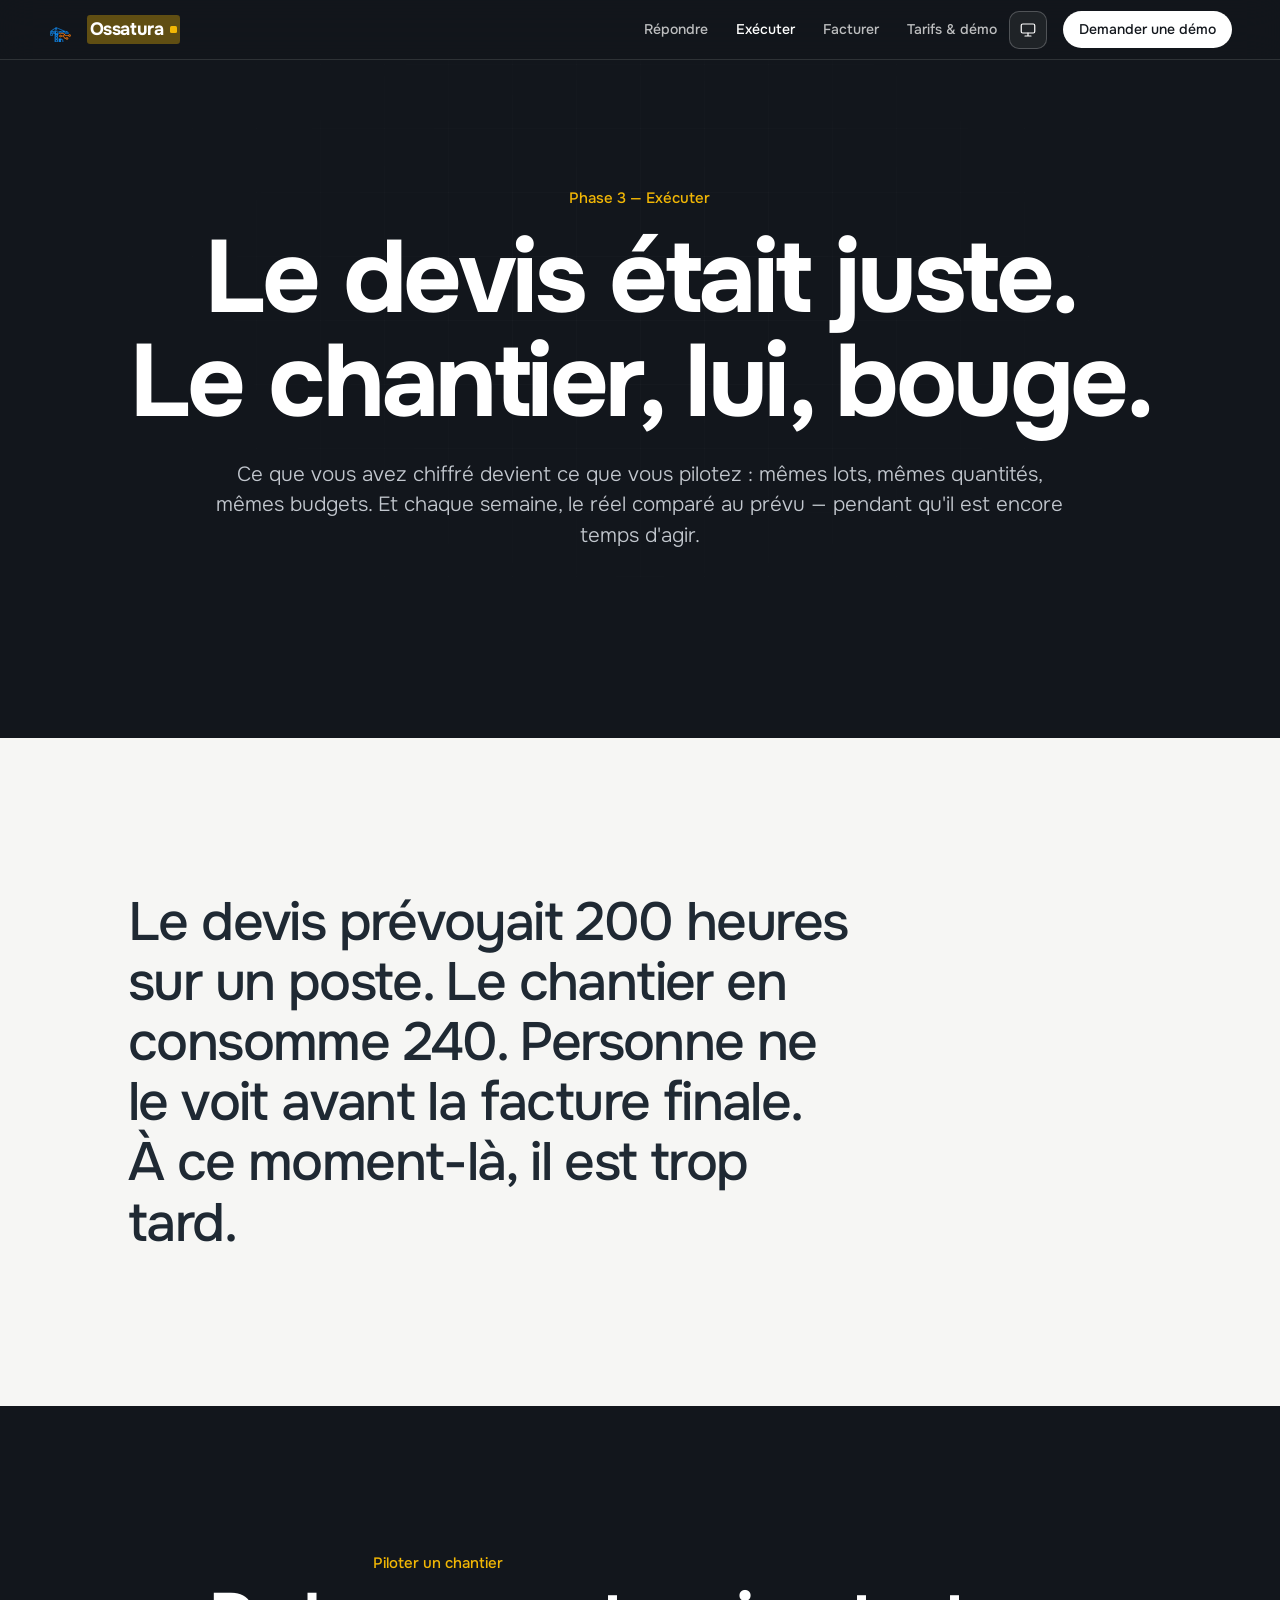
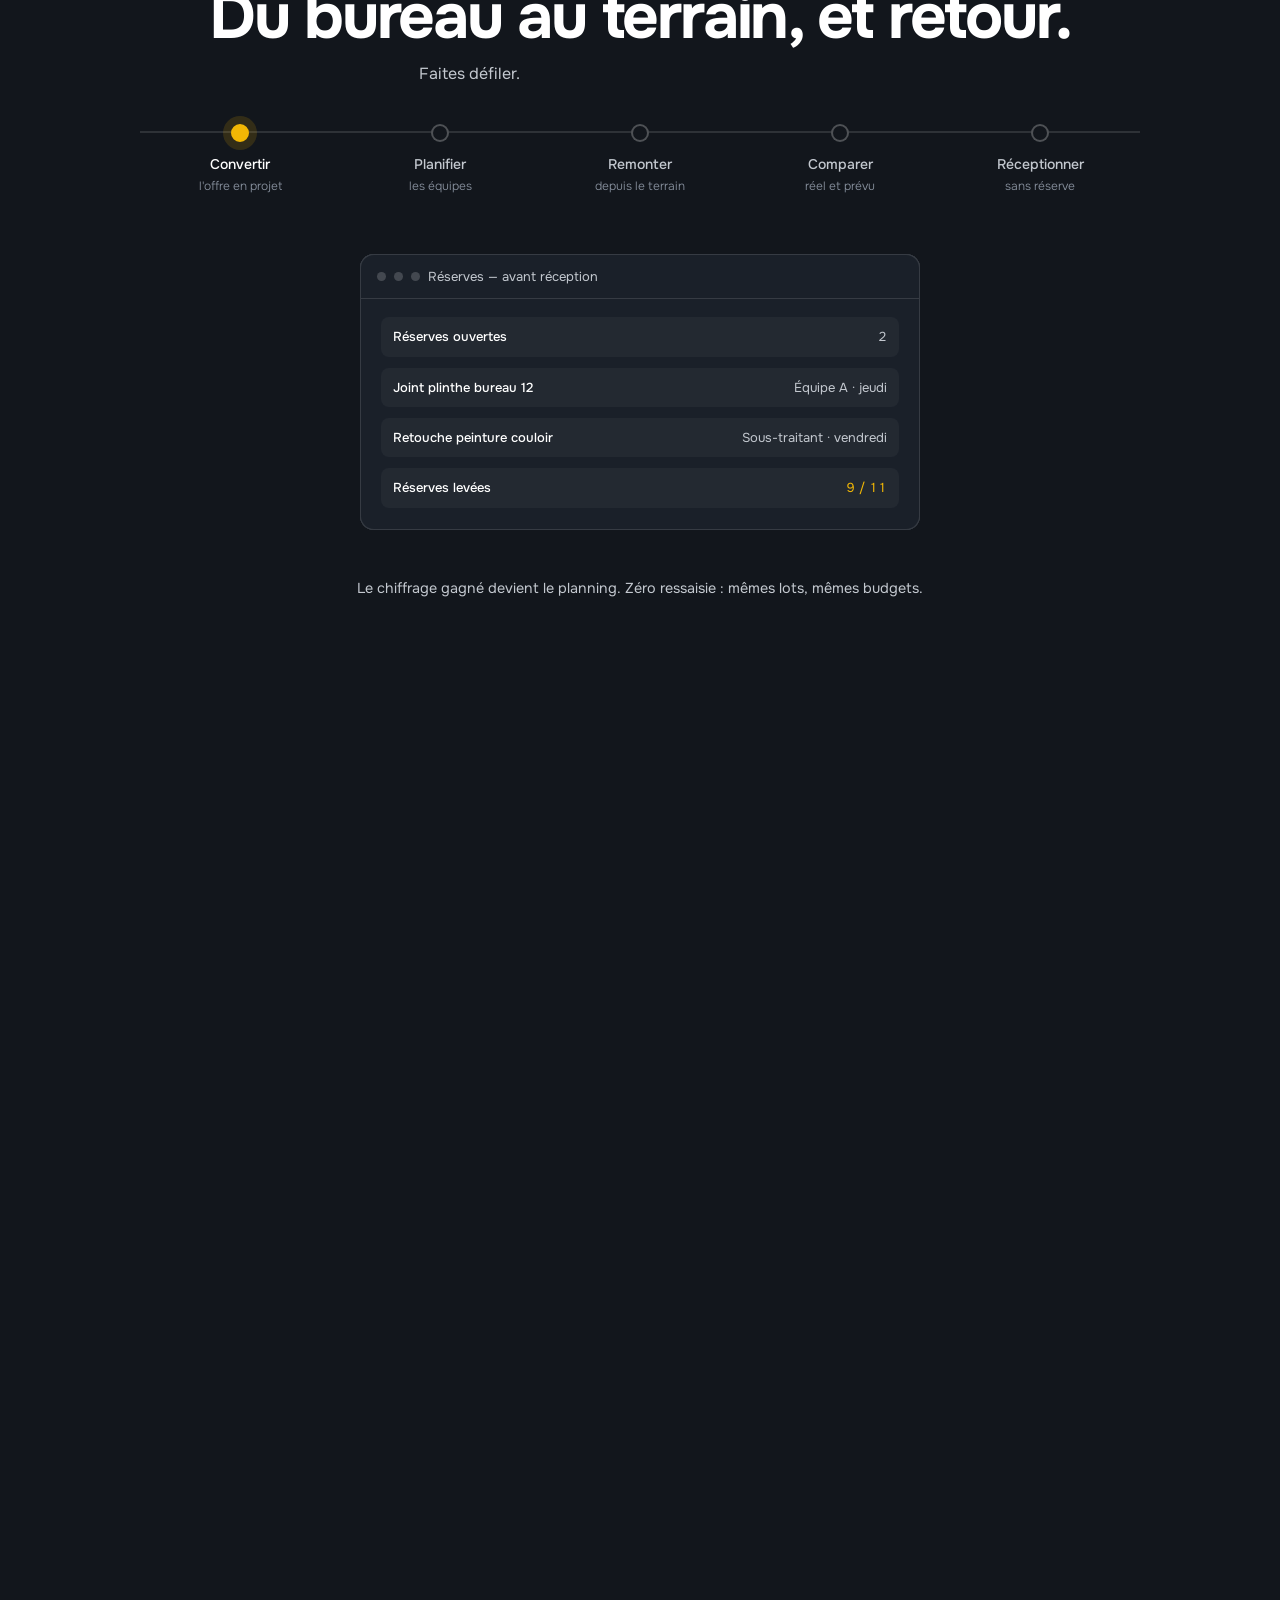
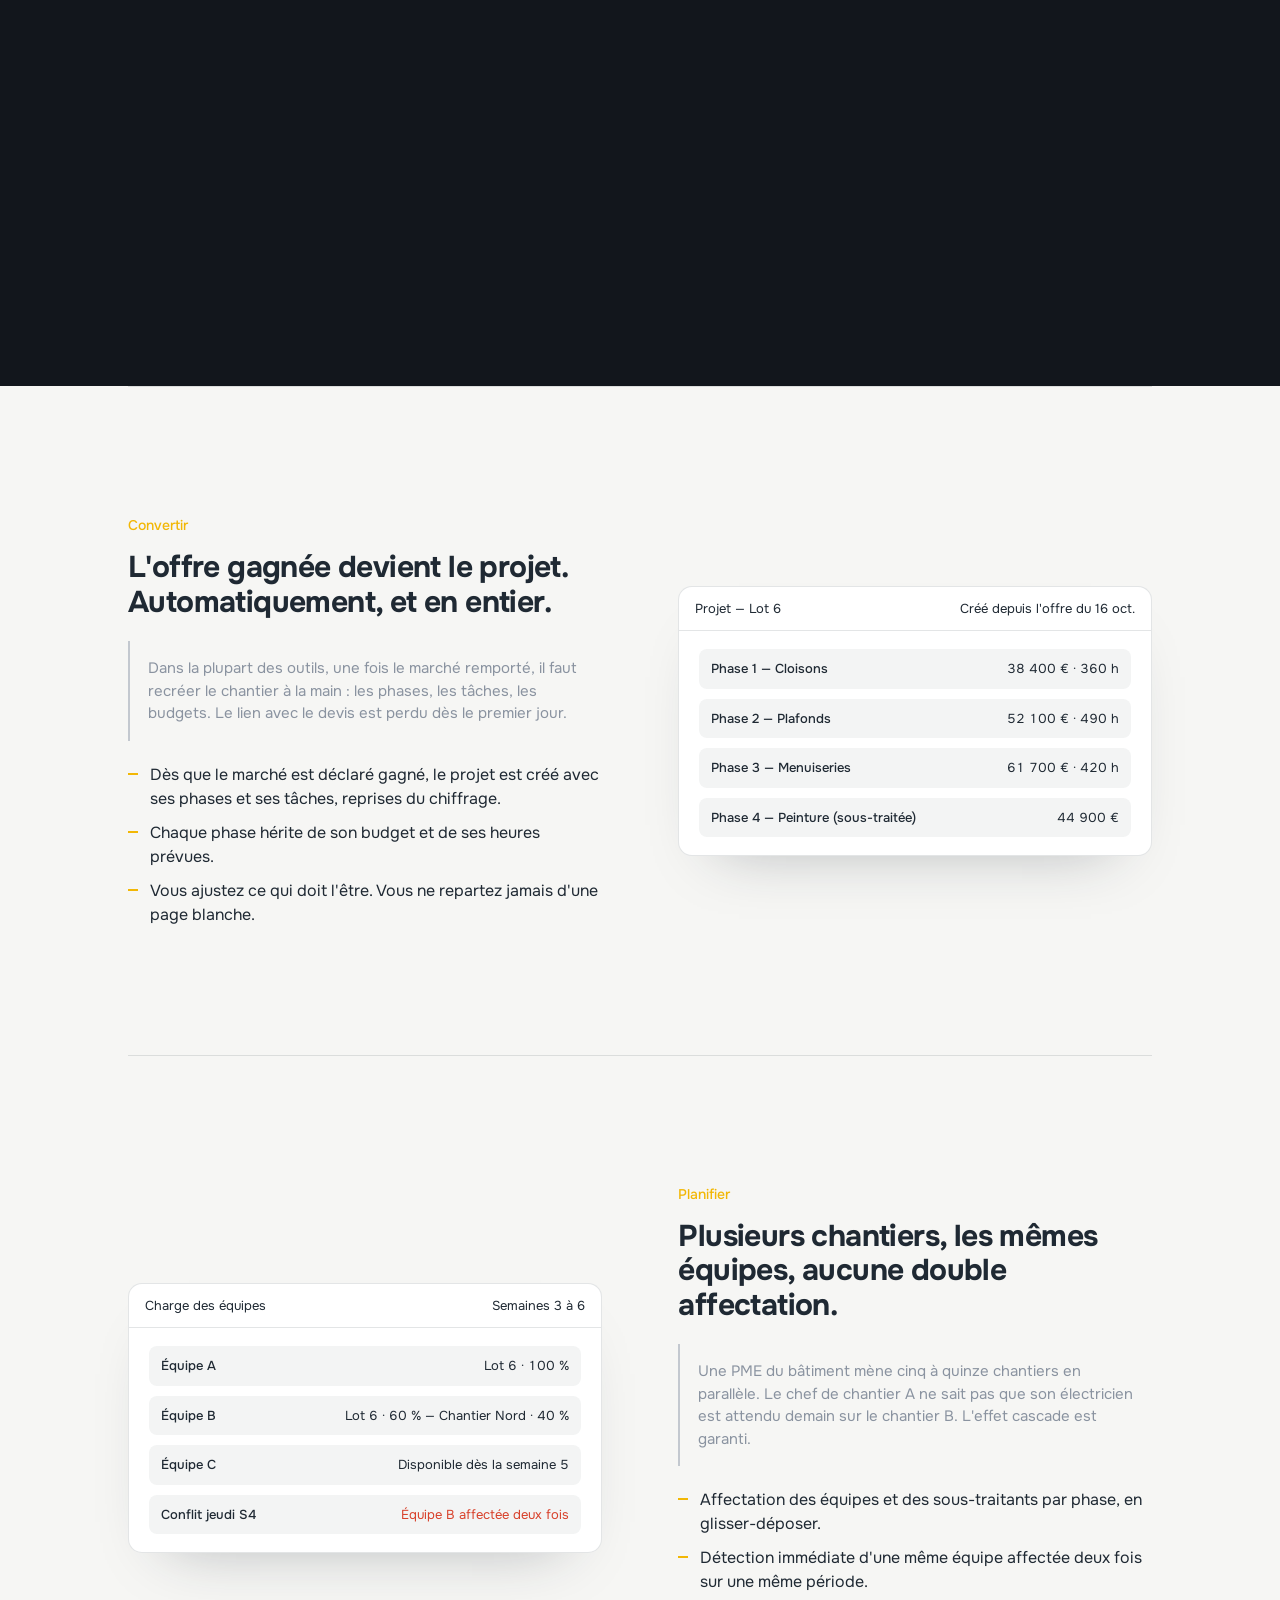
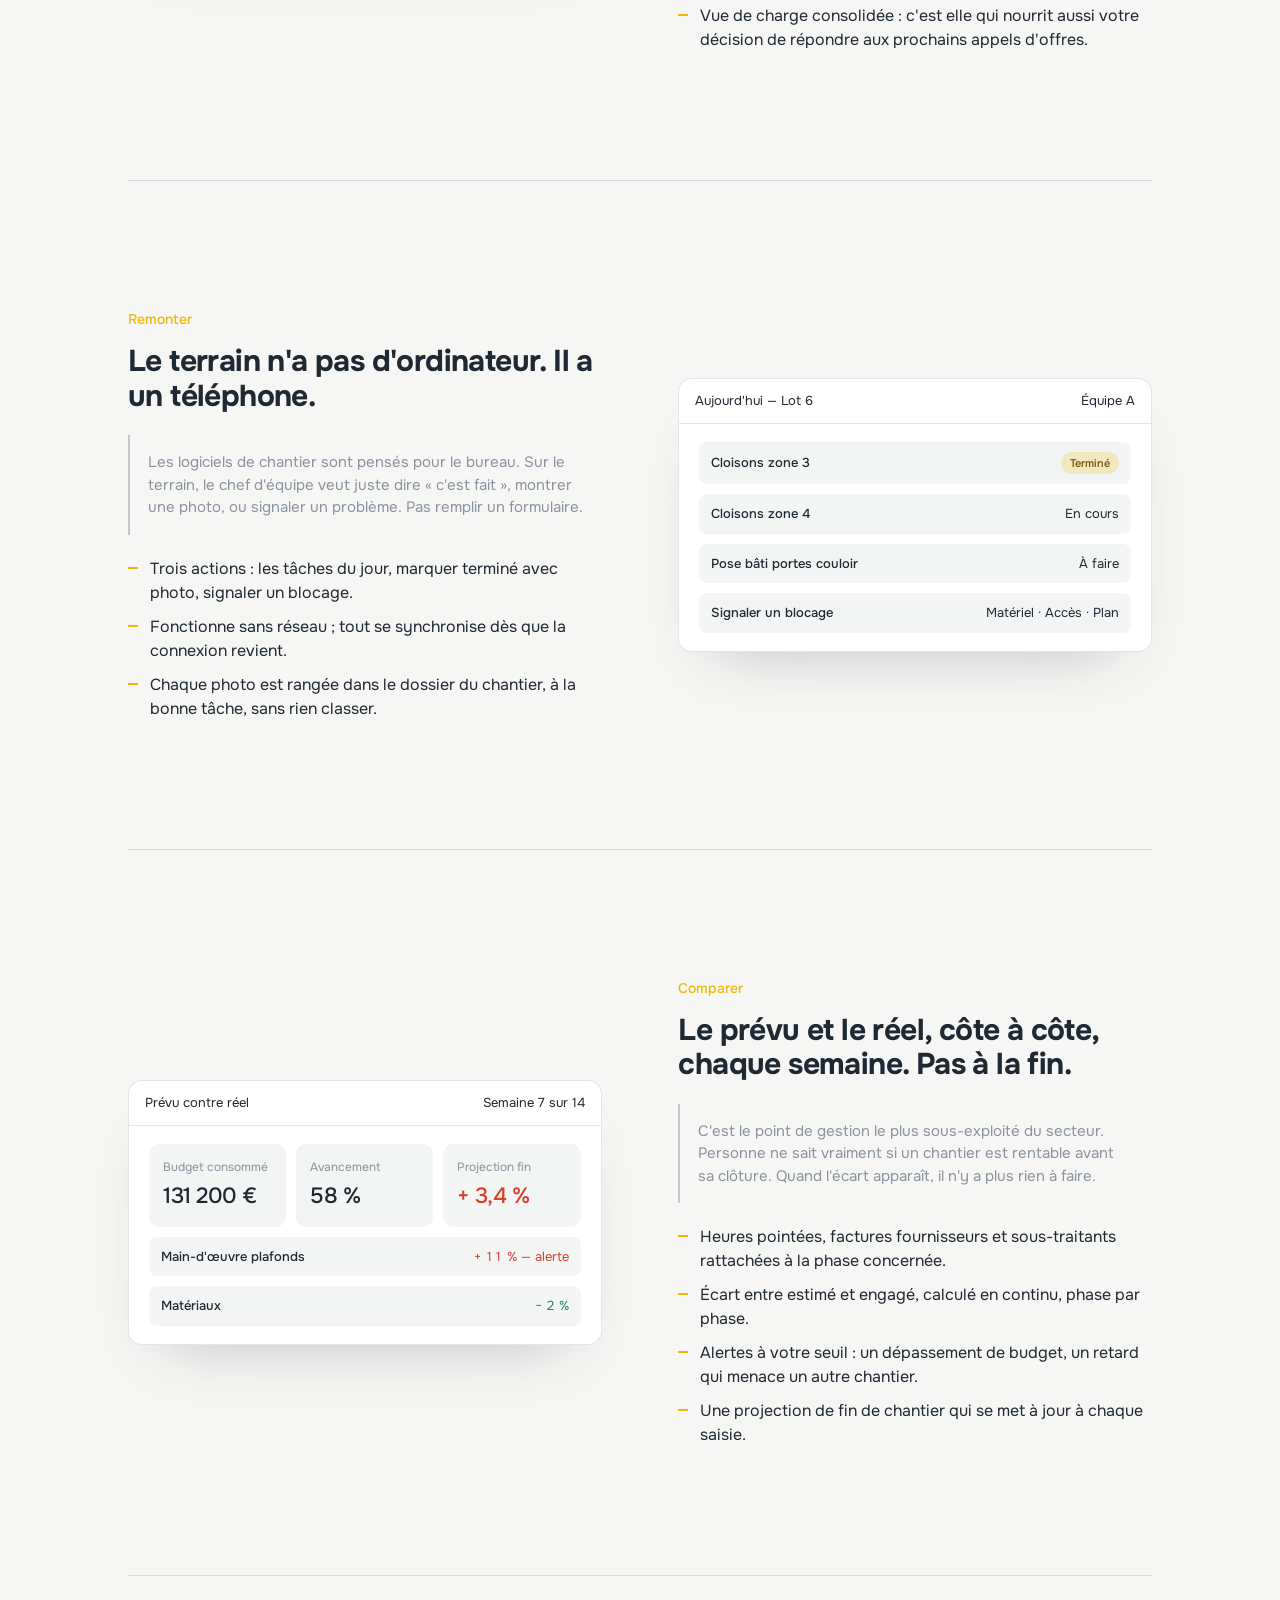
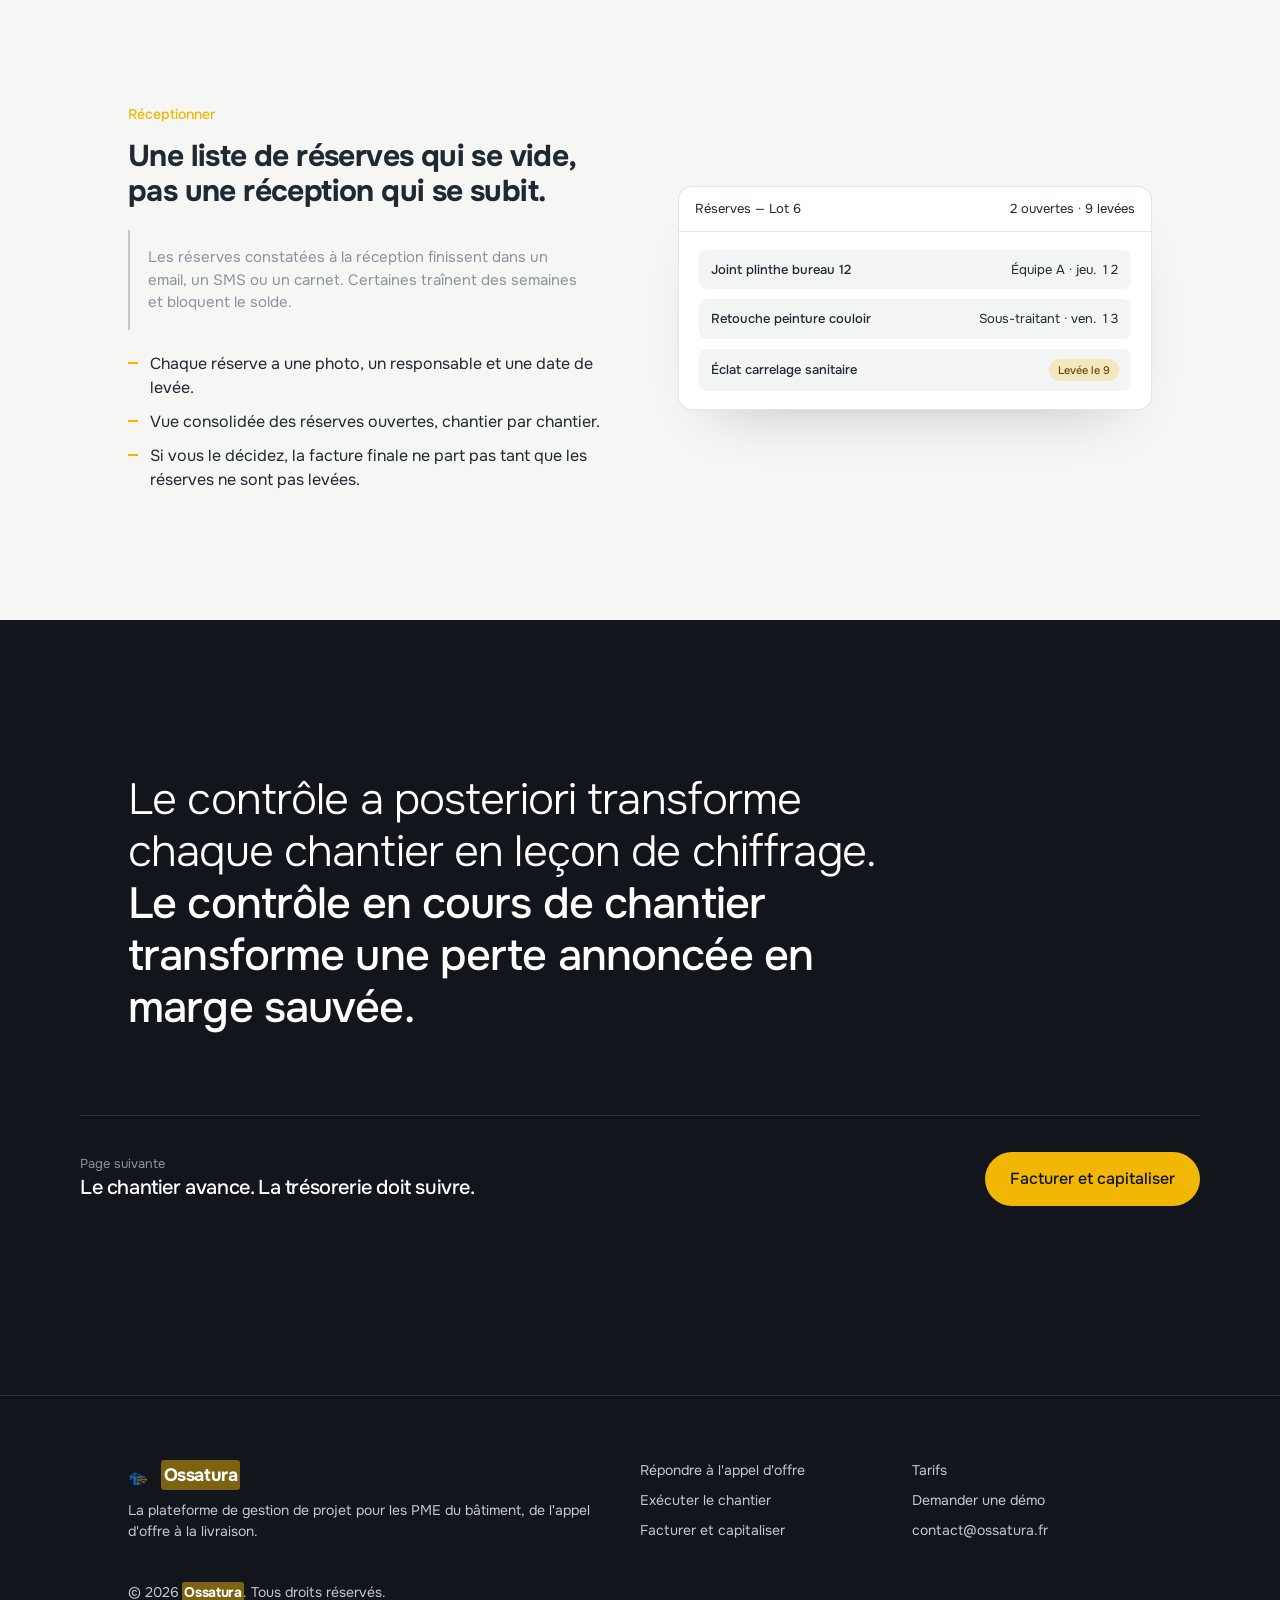
==== commit e5539cf1: "fix theme" ====
--- a/chantier.html
+++ b/chantier.html
@@ -1,11 +1,35 @@
 <!doctype html>
-<html lang="fr">
+<html lang="fr-FR">
 <head>
 <meta charset="utf-8">
 <meta name="viewport" content="width=device-width,initial-scale=1">
-<link rel="icon" href="assets/favicon.ico" type="image/x-icon">
-<title>Exécuter le chantier — Ossatura</title>
-<meta name="description" content="L'offre gagnée devient le planning. Équipes, avancement terrain depuis un téléphone, coûts réels contre prévus et alertes avant que la marge ne dérive.">
+<title>Suivi de chantier BTP en temps réel | Ossatura</title>
+<meta name="description" content="Planning depuis l'offre, avancement terrain, coûts réels vs prévus et alertes de marge avant qu'il ne soit trop tard.">
+<meta name="keywords" content="suivi de chantier, planning BTP, avancement terrain, marge chantier, PME bâtiment">
+<meta name="author" content="Ossatura">
+<meta name="robots" content="index,follow,max-image-preview:large,max-snippet:-1,max-video-preview:-1">
+<meta name="googlebot" content="index,follow">
+<meta name="language" content="French">
+<meta name="geo.region" content="FR">
+<link rel="canonical" href="https://ossatura.duckdns.org/chantier.html">
+<link rel="alternate" hreflang="fr" href="https://ossatura.duckdns.org/chantier.html">
+<link rel="alternate" hreflang="x-default" href="https://ossatura.duckdns.org/chantier.html">
+<meta property="og:locale" content="fr_FR">
+<meta property="og:type" content="website">
+<meta property="og:site_name" content="Ossatura">
+<meta property="og:title" content="Suivi de chantier BTP en temps réel | Ossatura">
+<meta property="og:description" content="Planning depuis l'offre, avancement terrain, coûts réels vs prévus et alertes de marge avant qu'il ne soit trop tard.">
+<meta property="og:url" content="https://ossatura.duckdns.org/chantier.html">
+<meta property="og:image" content="https://ossatura.duckdns.org/assets/logo-full.png">
+<meta property="og:image:alt" content="Logo Ossatura — logiciel BTP">
+<meta name="twitter:card" content="summary_large_image">
+<meta name="twitter:title" content="Suivi de chantier BTP en temps réel | Ossatura">
+<meta name="twitter:description" content="Planning depuis l'offre, avancement terrain, coûts réels vs prévus et alertes de marge avant qu'il ne soit trop tard.">
+<meta name="twitter:image" content="https://ossatura.duckdns.org/assets/logo-full.png">
+<link rel="icon" href="/assets/favicon.ico" sizes="any">
+<link rel="icon" type="image/png" href="/assets/favicon.png">
+<link rel="apple-touch-icon" href="/assets/logo-full.png">
+<link rel="manifest" href="/site.webmanifest">
 <meta name="theme-color" content="#F2B705">
 <script>
 (function(){
@@ -21,12 +45,92 @@
   }catch(e){}
 })();
 </script>
-<link rel="stylesheet" href="assets/style.css">
+<link rel="preconnect" href="https://fonts.googleapis.com">
+<link rel="preconnect" href="https://fonts.gstatic.com" crossorigin>
+<link rel="stylesheet" href="/assets/style.css">
+<script type="application/ld+json">
+{
+  "@context": "https://schema.org",
+  "@type": "Organization",
+  "name": "Ossatura",
+  "url": "https://ossatura.duckdns.org",
+  "logo": "https://ossatura.duckdns.org/assets/logo-full.png",
+  "email": "contact@ossatura.fr",
+  "description": "Plateforme de gestion de projet pour les PME du bâtiment, de l'appel d'offre à la facturation officielle.",
+  "sameAs": [],
+  "areaServed": {
+    "@type": "Country",
+    "name": "France"
+  }
+}
+</script>
+<script type="application/ld+json">
+{
+  "@context": "https://schema.org",
+  "@type": "WebSite",
+  "name": "Ossatura",
+  "url": "https://ossatura.duckdns.org",
+  "inLanguage": "fr-FR",
+  "publisher": {
+    "@type": "Organization",
+    "name": "Ossatura",
+    "url": "https://ossatura.duckdns.org"
+  },
+  "potentialAction": {
+    "@type": "CommunicateAction",
+    "name": "Demander une démo",
+    "target": "https://ossatura.duckdns.org/contact.html#demo"
+  }
+}
+</script>
+<script type="application/ld+json">
+{
+  "@context": "https://schema.org",
+  "@type": "WebPage",
+  "name": "Suivi de chantier BTP en temps réel | Ossatura",
+  "description": "Planning depuis l'offre, avancement terrain, coûts réels vs prévus et alertes de marge avant qu'il ne soit trop tard.",
+  "url": "https://ossatura.duckdns.org/chantier.html",
+  "inLanguage": "fr-FR",
+  "isPartOf": {
+    "@type": "WebSite",
+    "name": "Ossatura",
+    "url": "https://ossatura.duckdns.org"
+  },
+  "about": {
+    "@type": "SoftwareApplication",
+    "name": "Ossatura"
+  },
+  "primaryImageOfPage": {
+    "@type": "ImageObject",
+    "url": "https://ossatura.duckdns.org/assets/logo-full.png"
+  }
+}
+</script>
+<script type="application/ld+json">
+{
+  "@context": "https://schema.org",
+  "@type": "BreadcrumbList",
+  "itemListElement": [
+    {
+      "@type": "ListItem",
+      "position": 1,
+      "name": "Accueil",
+      "item": "https://ossatura.duckdns.org/"
+    },
+    {
+      "@type": "ListItem",
+      "position": 2,
+      "name": "Exécuter le chantier",
+      "item": "https://ossatura.duckdns.org/chantier.html"
+    }
+  ]
+}
+</script>
 </head>
 <body>
-
-<nav class="nav">
-  <a class="brand" href="index.html"><img src="assets/logo-nav.png" alt="Ossatura" width="24" height="24"><span class="brand-mark">Ossatura</span></a>
+<a class="skip-link" href="#main">Aller au contenu</a>
+<nav class="nav" aria-label="Navigation principale">
+  <a class="brand" href="index.html"><img src="/assets/logo-nav.png" alt="Ossatura — logiciel de gestion BTP" width="24" height="24" decoding="async"><span class="brand-mark">Ossatura</span></a>
   <button class="burger" aria-label="Menu" aria-expanded="false"><span></span><span></span><span></span></button>
   <ul>
     <li><a href="reponse.html">Répondre</a></li>
@@ -38,6 +142,7 @@
   <a class="cta" href="contact.html">Demander une démo</a>
 </nav>
 
+<main id="main">
 <header class="hero dark" style="min-height:82vh">
   <div class="hero-blueprint" aria-hidden="true"></div>
   <div class="wrap center">
@@ -261,11 +366,12 @@
   </div>
 </section>
 
+</main>
 <footer class="footer dark">
   <div class="wrap">
     <div class="cols">
       <div>
-        <div class="brand"><img src="assets/logo-nav.png" alt="Ossatura" width="24" height="24"><span class="brand-mark">Ossatura</span></div>
+        <div class="brand"><img src="/assets/logo-nav.png" alt="Ossatura — logiciel de gestion BTP" width="24" height="24" decoding="async"><span class="brand-mark">Ossatura</span></div>
         <p>La plateforme de gestion de projet pour les PME du bâtiment, de l'appel d'offre à la livraison.</p>
       </div>
       <ul>
@@ -283,6 +389,6 @@
   </div>
 </footer>
 
-<script src="assets/main.js"></script>
+<script src="/assets/main.js" defer></script>
 </body>
 </html>
--- a/assets/style.css
+++ b/assets/style.css
@@ -76,25 +76,42 @@
 button{font:inherit}
 :focus-visible{outline:2px solid var(--signal);outline-offset:3px}
 
+/* Skip link (accessibilité + SEO UX) */
+.skip-link{
+  position:absolute;left:12px;top:-48px;z-index:100;
+  padding:10px 14px;border-radius:10px;
+  background:var(--signal);color:#12161C;font-weight:600;font-size:14px;
+  transition:top .2s var(--ease);
+}
+.skip-link:focus{top:12px}
+
 /* ---------- Brand highlight ---------- */
 .brand-mark{
   font-weight:700;
   letter-spacing:-.025em;
   color:inherit;
-  background:linear-gradient(transparent 64%, rgba(242,183,5,.42) 64%);
+  background-color:rgba(242,183,5,.38);
+  padding:.08em .14em;
+  margin:0 -.04em;
+  border-radius:.18em;
   box-decoration-break:clone;
   -webkit-box-decoration-break:clone;
-  padding:0 .06em;
 }
 .nav .brand-mark,
 .footer .brand-mark,
 .dark .brand-mark,
-.hero .brand-mark{
-  background:linear-gradient(transparent 64%, rgba(242,183,5,.55) 64%);
+.hero .brand-mark,
+html[data-theme="dark"] .brand-mark{
+  background-color:rgba(242,183,5,.48);
   color:#fff;
+}
+.statement .brand-mark{
+  background-color:rgba(242,183,5,.5);
+  padding:.04em .12em;
 }
 .nav .brand .brand-mark{
   position:relative;
+  background-color:rgba(242,183,5,.35);
 }
 .nav .brand .brand-mark::after{
   content:"";
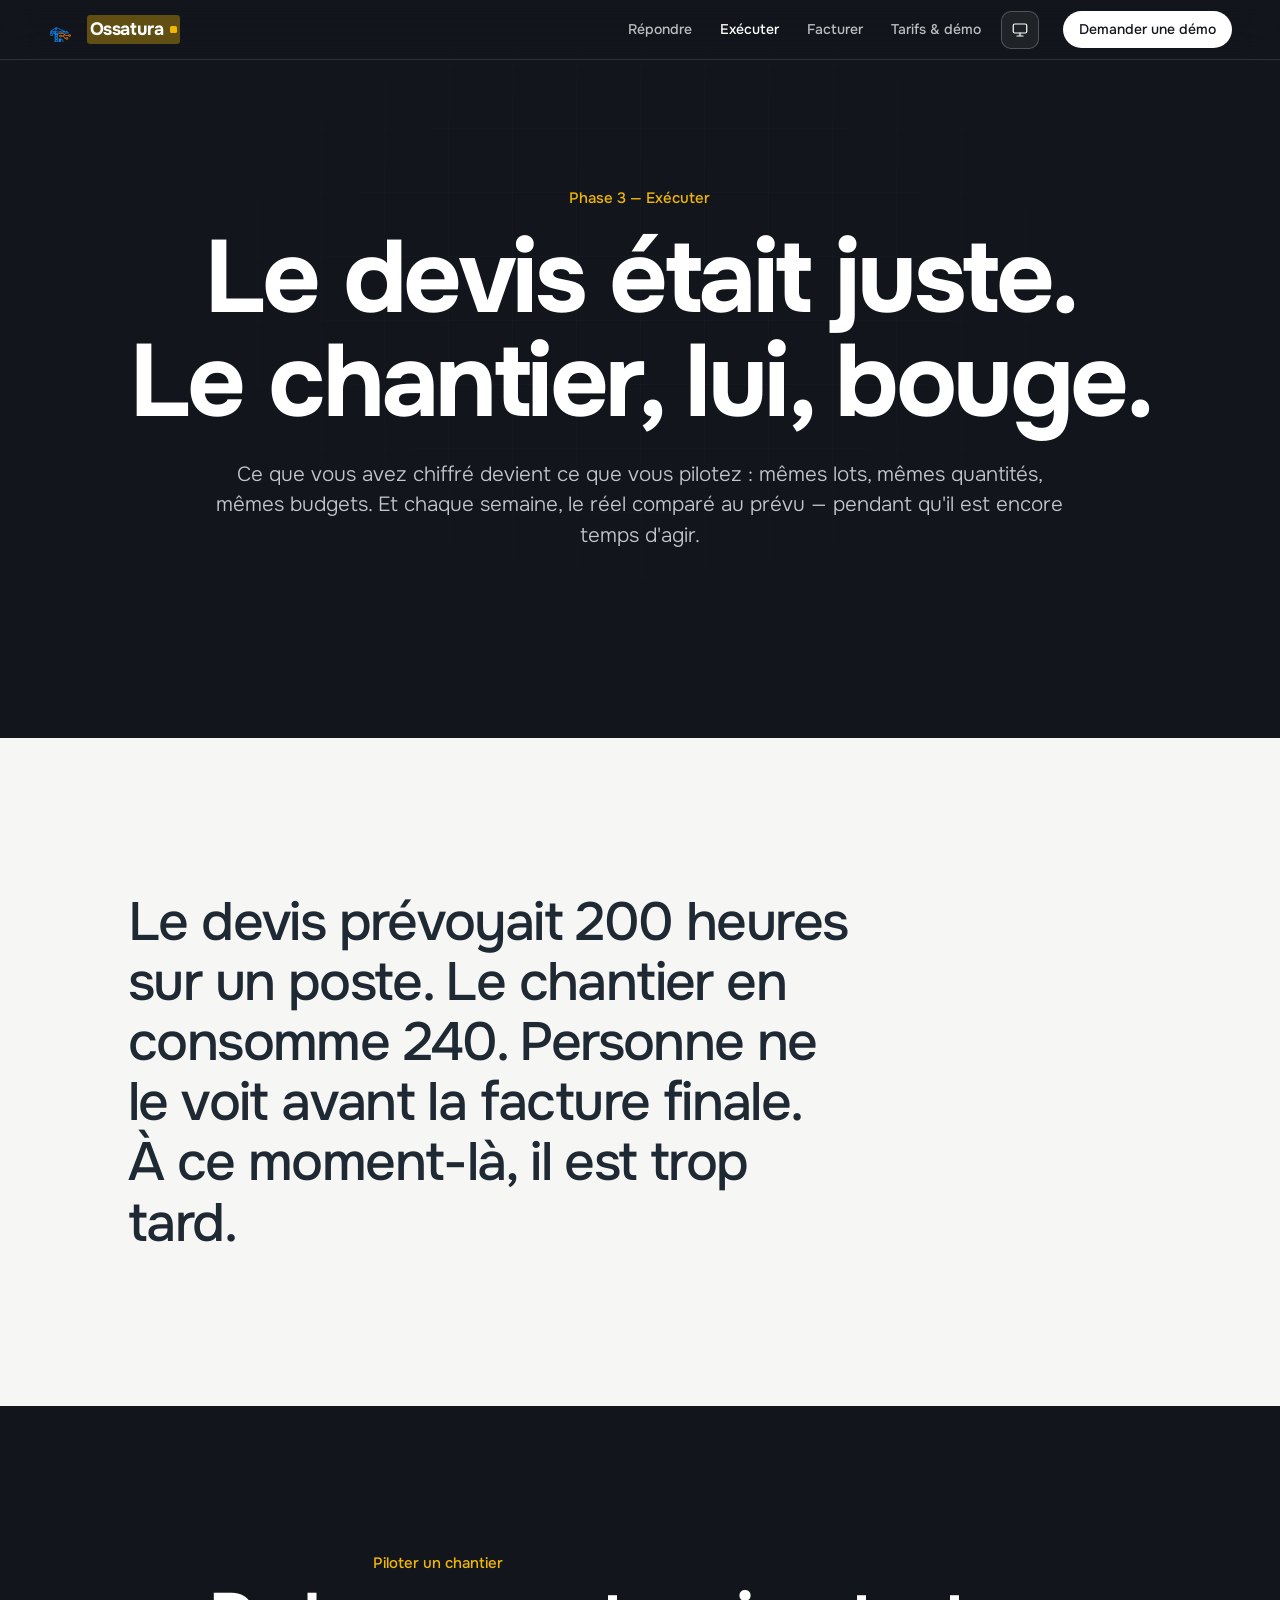
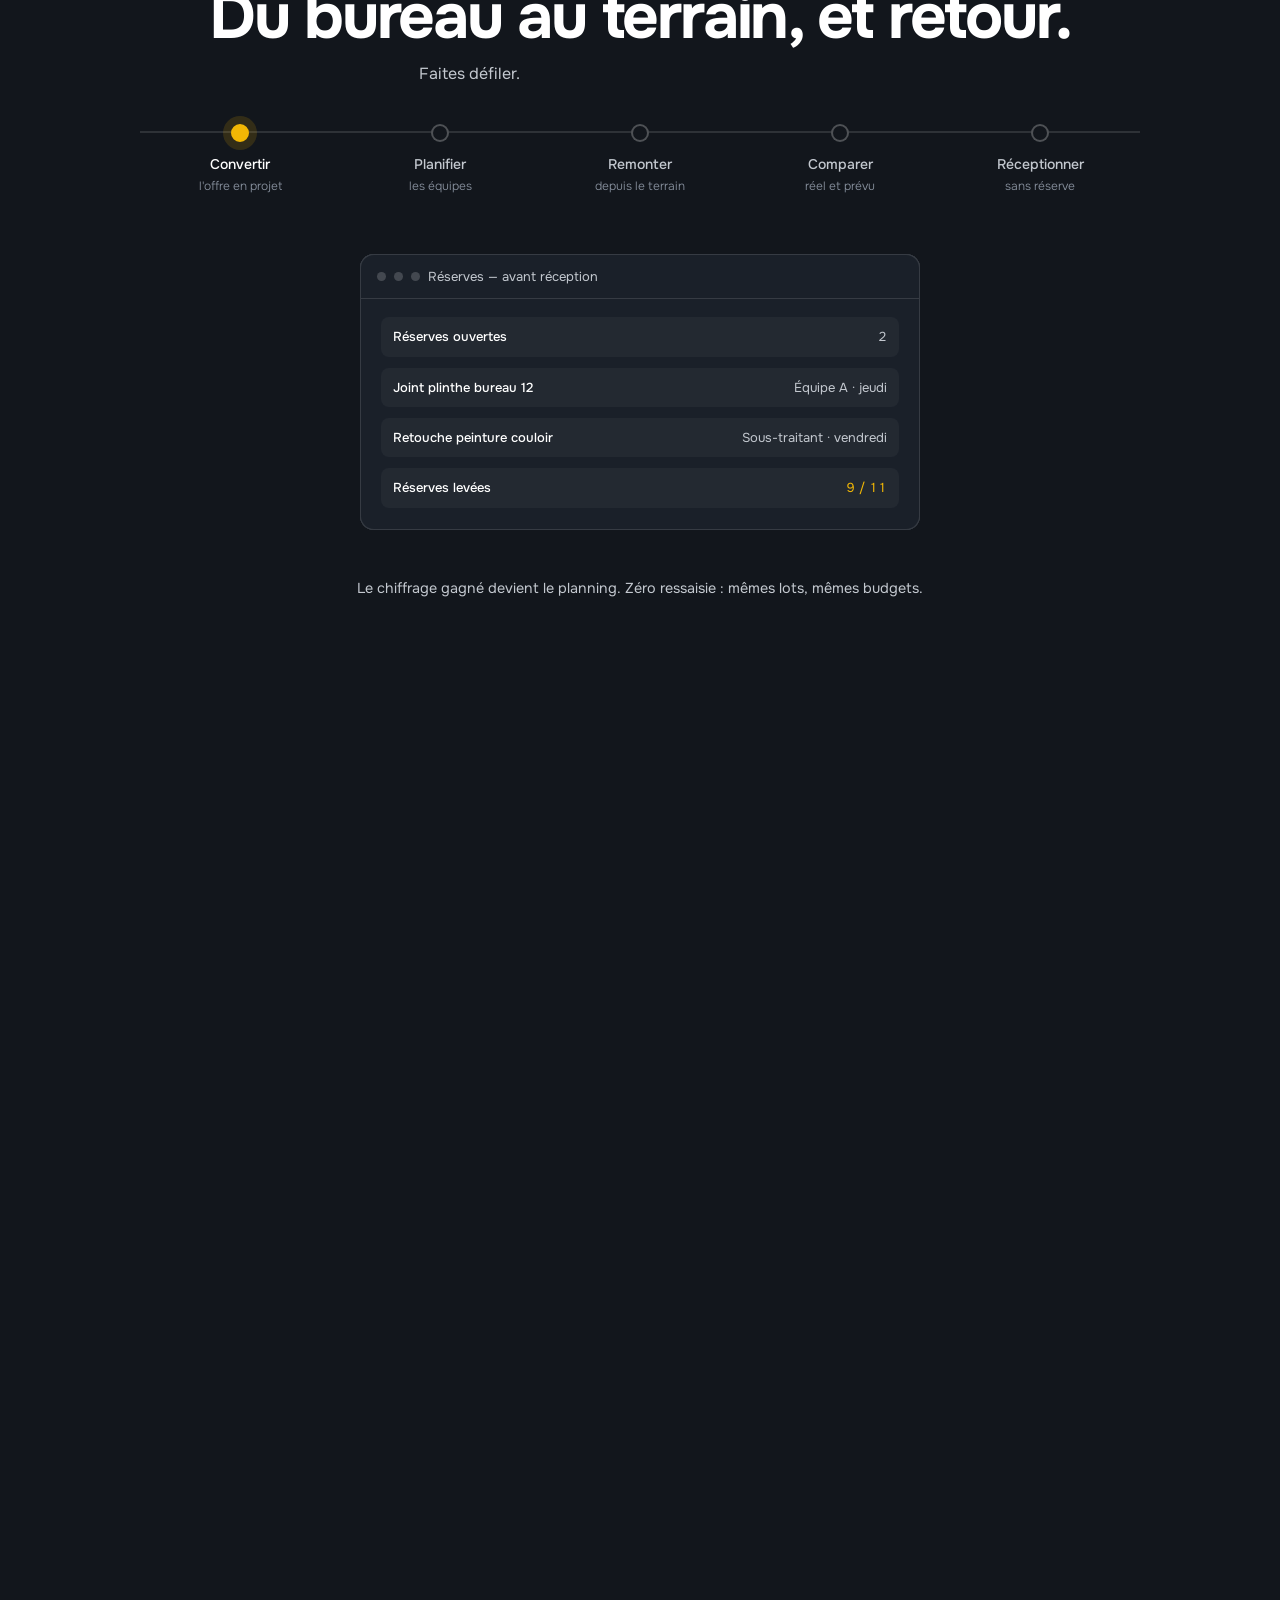
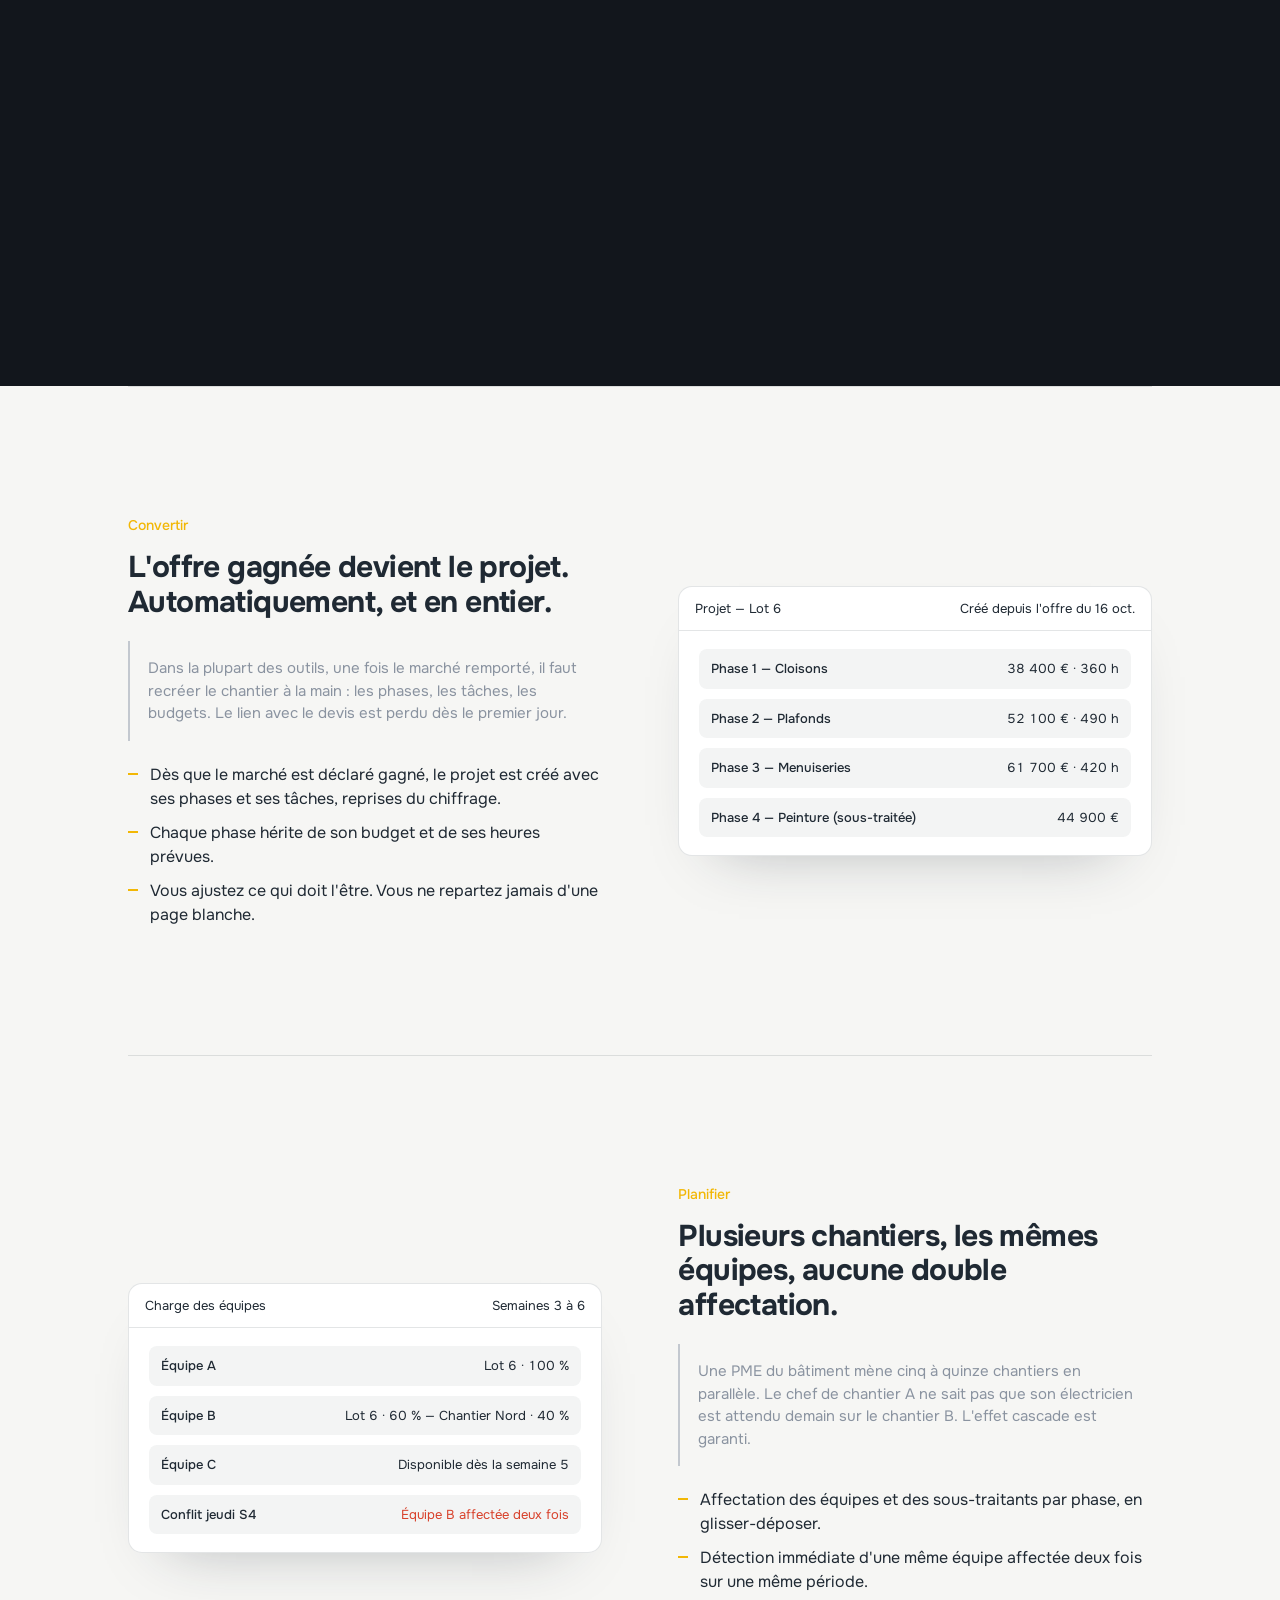
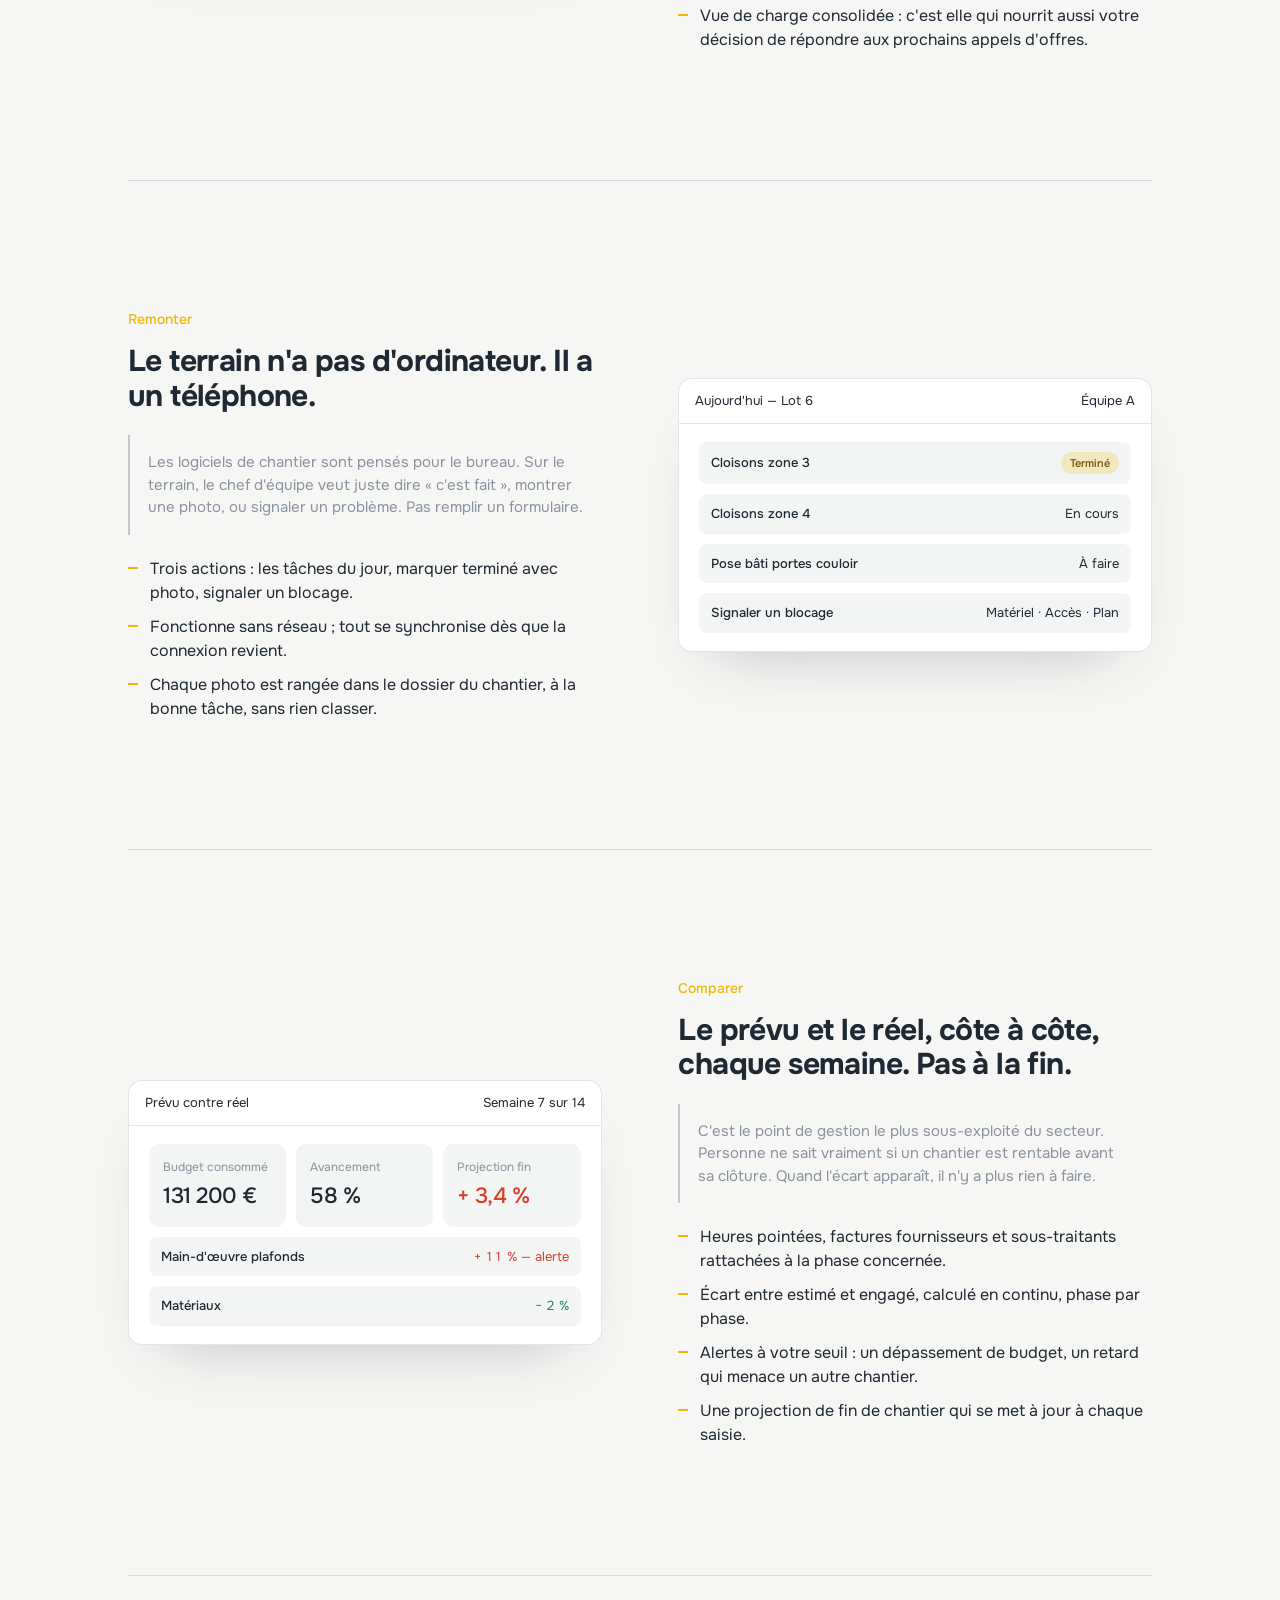
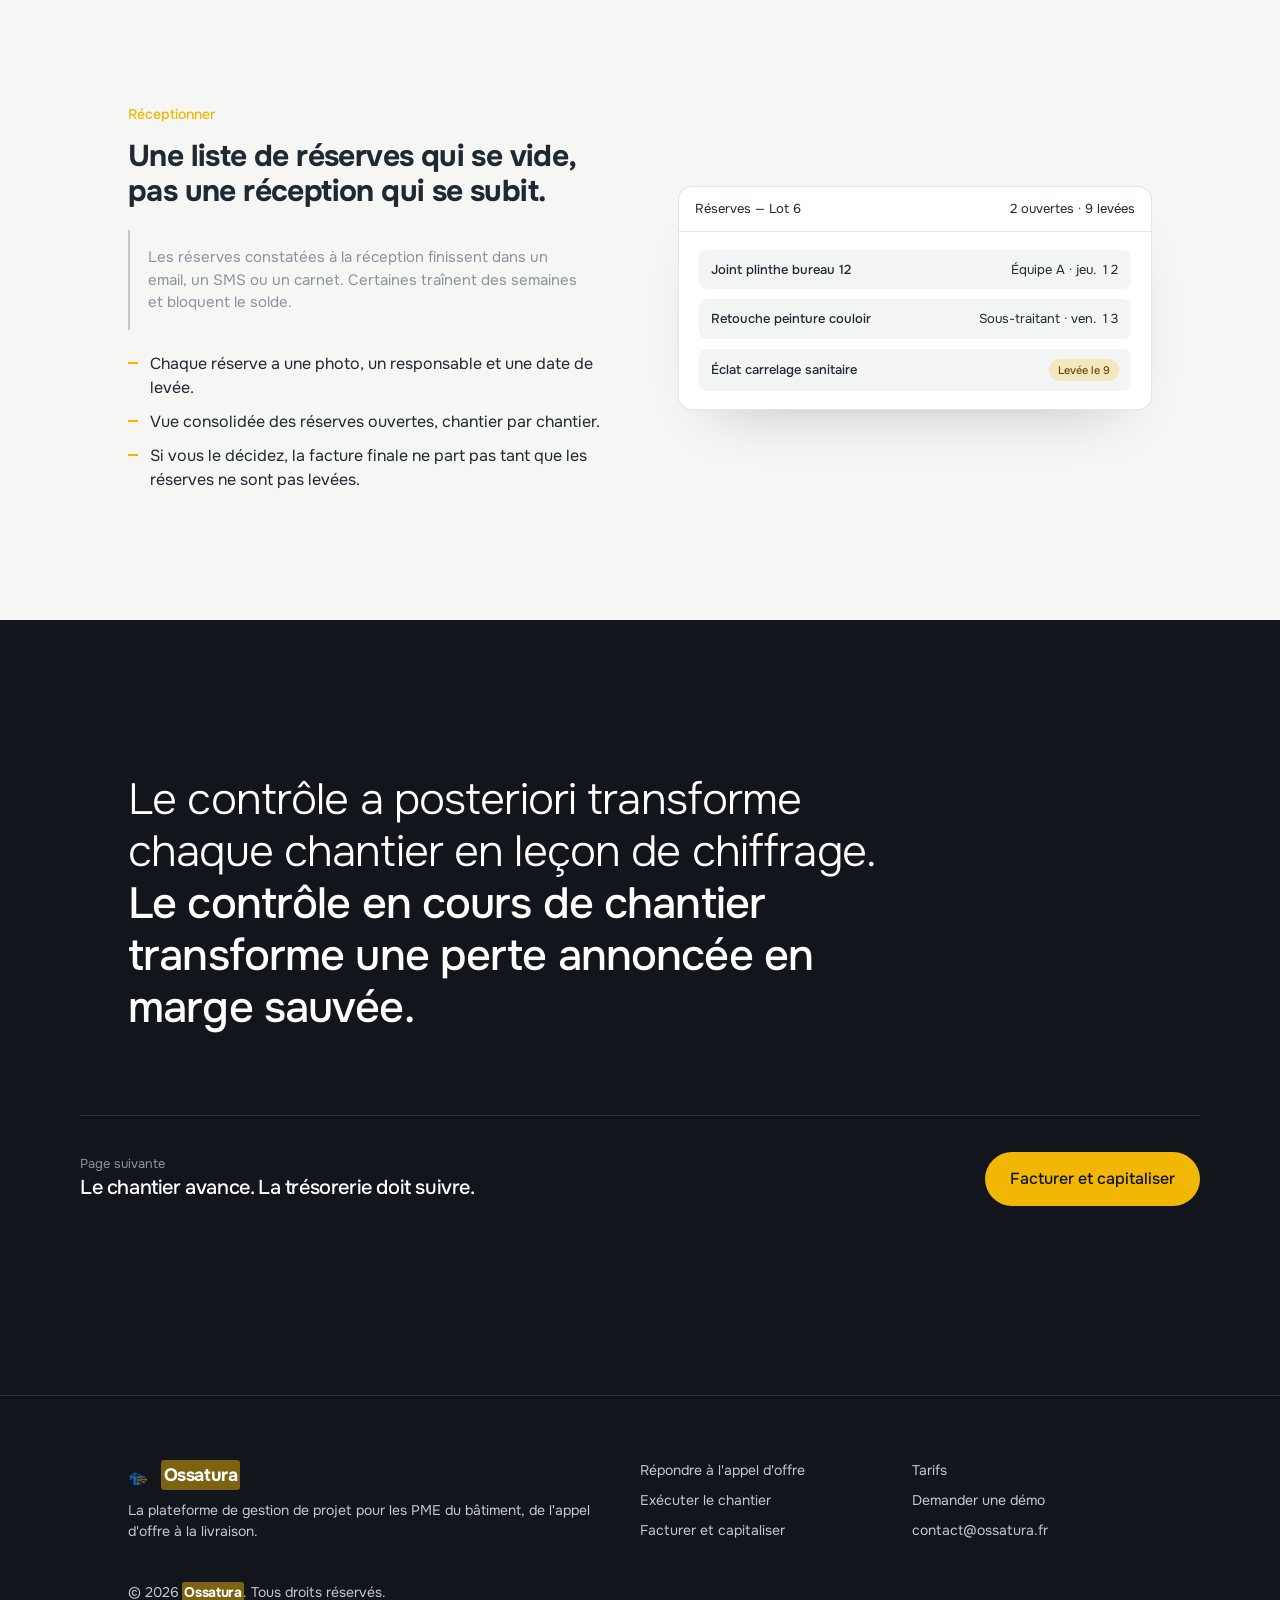
==== commit 0d054f9d: "Fix mobile navbar layout and menu behavior Restructure nav into a dedicated panel so links and CTA s" ====
--- a/chantier.html
+++ b/chantier.html
@@ -131,15 +131,17 @@
 <a class="skip-link" href="#main">Aller au contenu</a>
 <nav class="nav" aria-label="Navigation principale">
   <a class="brand" href="index.html"><img src="/assets/logo-nav.png" alt="Ossatura — logiciel de gestion BTP" width="24" height="24" decoding="async"><span class="brand-mark">Ossatura</span></a>
-  <button class="burger" aria-label="Menu" aria-expanded="false"><span></span><span></span><span></span></button>
-  <ul>
-    <li><a href="reponse.html">Répondre</a></li>
-    <li><a href="chantier.html" aria-current="page">Exécuter</a></li>
-    <li><a href="finance.html">Facturer</a></li>
-    <li><a href="contact.html">Tarifs & démo</a></li>
-  </ul>
+  <div class="nav-panel" id="nav-panel">
+    <ul>
+      <li><a href="reponse.html">Répondre</a></li>
+      <li><a href="chantier.html" aria-current="page">Exécuter</a></li>
+      <li><a href="finance.html">Facturer</a></li>
+      <li><a href="contact.html">Tarifs & démo</a></li>
+    </ul>
+    <a class="cta" href="contact.html">Demander une démo</a>
+  </div>
   <button type="button" class="theme-toggle" aria-label="Changer le thème"></button>
-  <a class="cta" href="contact.html">Demander une démo</a>
+  <button class="burger" type="button" aria-label="Ouvrir le menu" aria-expanded="false" aria-controls="nav-panel"><span></span><span></span><span></span></button>
 </nav>
 
 <main id="main">
--- a/assets/style.css
+++ b/assets/style.css
@@ -128,41 +128,84 @@
 .brand img{width:24px;height:24px;display:inline-block;margin-right:6px;vertical-align:middle}
 .nav{
   position:fixed;inset:0 0 auto 0;z-index:50;
-  height:60px;display:flex;align-items:center;
-  padding:0 clamp(20px,4vw,48px);
+  height:60px;display:flex;align-items:center;gap:8px;
+  padding:0 clamp(16px,4vw,48px);
   background:var(--nav-bg);
   backdrop-filter:blur(18px);-webkit-backdrop-filter:blur(18px);
   border-bottom:1px solid var(--line-dark);
   color:var(--nav-fg);
 }
-.nav .brand{font-weight:700;letter-spacing:-.02em;font-size:18px;display:flex;align-items:center;gap:10px}
+.nav .brand{
+  font-weight:700;letter-spacing:-.02em;font-size:18px;
+  display:flex;align-items:center;gap:10px;
+  flex-shrink:0;min-width:0;z-index:2;
+}
 .nav .brand i{width:14px;height:14px;background:var(--signal);display:inline-block}
-.nav ul{display:flex;gap:28px;list-style:none;margin-left:auto;font-size:14px;font-weight:500}
+.nav-panel{display:contents}
+.nav ul{
+  display:flex;gap:28px;list-style:none;margin:0 0 0 auto;padding:0;
+  font-size:14px;font-weight:500;
+}
 .nav ul a{opacity:.72;transition:opacity .2s}
 .nav ul a:hover,.nav ul a[aria-current]{opacity:1}
-.nav .cta{margin-left:16px;padding:8px 16px;border-radius:999px;background:#fff;color:var(--graphite);font-weight:500;font-size:14px}
-html[data-theme="dark"] .nav .cta{background:var(--signal);color:#12161C}
 .nav .theme-toggle{
-  margin-left:12px;
+  margin-left:12px;order:1;
   width:38px;height:38px;
   border:1px solid rgba(255,255,255,.22);
   border-radius:10px;
   background:rgba(255,255,255,.06);
   color:#fff;
   display:inline-flex;align-items:center;justify-content:center;
-  cursor:pointer;
+  cursor:pointer;flex-shrink:0;z-index:2;
   transition:background .2s,border-color .2s;
 }
 .nav .theme-toggle:hover{background:rgba(255,255,255,.12);border-color:rgba(255,255,255,.4)}
 .nav .theme-toggle svg{width:18px;height:18px;stroke:currentColor;fill:none;stroke-width:1.6;stroke-linecap:round;stroke-linejoin:round}
-.nav .burger{display:none;margin-left:auto;background:none;border:0;color:#fff;width:40px;height:40px;cursor:pointer}
-.nav .burger span{display:block;width:22px;height:2px;background:#fff;margin:5px auto}
+.nav .cta{
+  order:2;margin-left:16px;padding:8px 16px;border-radius:999px;
+  background:#fff;color:var(--graphite);font-weight:500;font-size:14px;
+  white-space:nowrap;flex-shrink:0;
+  display:inline-flex;align-items:center;
+}
+html[data-theme="dark"] .nav .cta{background:var(--signal);color:#12161C}
+.nav .burger{
+  display:none;order:3;
+  position:relative;z-index:2;
+  background:none;border:0;color:#fff;
+  width:44px;height:44px;padding:0;cursor:pointer;flex-shrink:0;
+}
+.nav .burger span{
+  display:block;width:22px;height:2px;background:#fff;margin:5px auto;
+  transition:transform .25s var(--ease),opacity .2s;
+  transform-origin:center;
+}
+.nav.open .burger span:nth-child(1){transform:translateY(7px) rotate(45deg)}
+.nav.open .burger span:nth-child(2){opacity:0}
+.nav.open .burger span:nth-child(3){transform:translateY(-7px) rotate(-45deg)}
 @media (max-width:860px){
-  .nav ul,.nav .cta{display:none}
-  .nav .theme-toggle{margin-left:auto;margin-right:4px}
-  .nav .burger{display:block;margin-left:0}
-  .nav.open ul{display:flex;flex-direction:column;position:absolute;top:60px;left:0;right:0;background:var(--graphite);padding:20px 24px 28px;gap:18px;border-bottom:1px solid var(--line-dark)}
-  .nav.open .cta{display:inline-flex;position:absolute;top:auto;margin:12px 24px 24px;left:0}
+  .nav-panel{
+    display:none;
+    position:absolute;top:60px;left:0;right:0;
+    margin:0;padding:12px 20px 20px;
+    flex-direction:column;align-items:stretch;gap:8px;
+    background:var(--graphite);
+    border-bottom:1px solid var(--line-dark);
+    box-shadow:0 18px 40px rgba(0,0,0,.35);
+  }
+  .nav.open .nav-panel{display:flex}
+  .nav ul{flex-direction:column;gap:0;width:100%;margin:0}
+  .nav ul a{
+    display:block;padding:14px 4px;opacity:1;font-size:16px;
+    border-bottom:1px solid var(--line-dark);
+  }
+  .nav ul li:last-child a{border-bottom:0}
+  .nav .cta{
+    order:0;margin:12px 0 0;width:100%;justify-content:center;
+    padding:12px 16px;text-align:center;
+  }
+  .nav .theme-toggle{margin-left:auto;margin-right:0}
+  .nav .burger{display:block}
+  body.nav-open{overflow:hidden}
 }
 
 /* ---------- Layout helpers ---------- */
@@ -403,6 +446,14 @@
   letter-spacing:-.01em;
 }
 .price.hi .included{background:rgba(242,183,5,.14);border-color:rgba(242,183,5,.35)}
+.price-highlight{
+  display:inline-block;
+  margin-top:6px;
+  font-size:13px;
+  font-weight:700;
+  color:var(--fg);
+}
+html[data-theme="dark"] .price-highlight{color:var(--signal)}
 .phase.hi{border-color:var(--signal);border-width:2px}
 .phase.hi .n{color:var(--signal)}
 
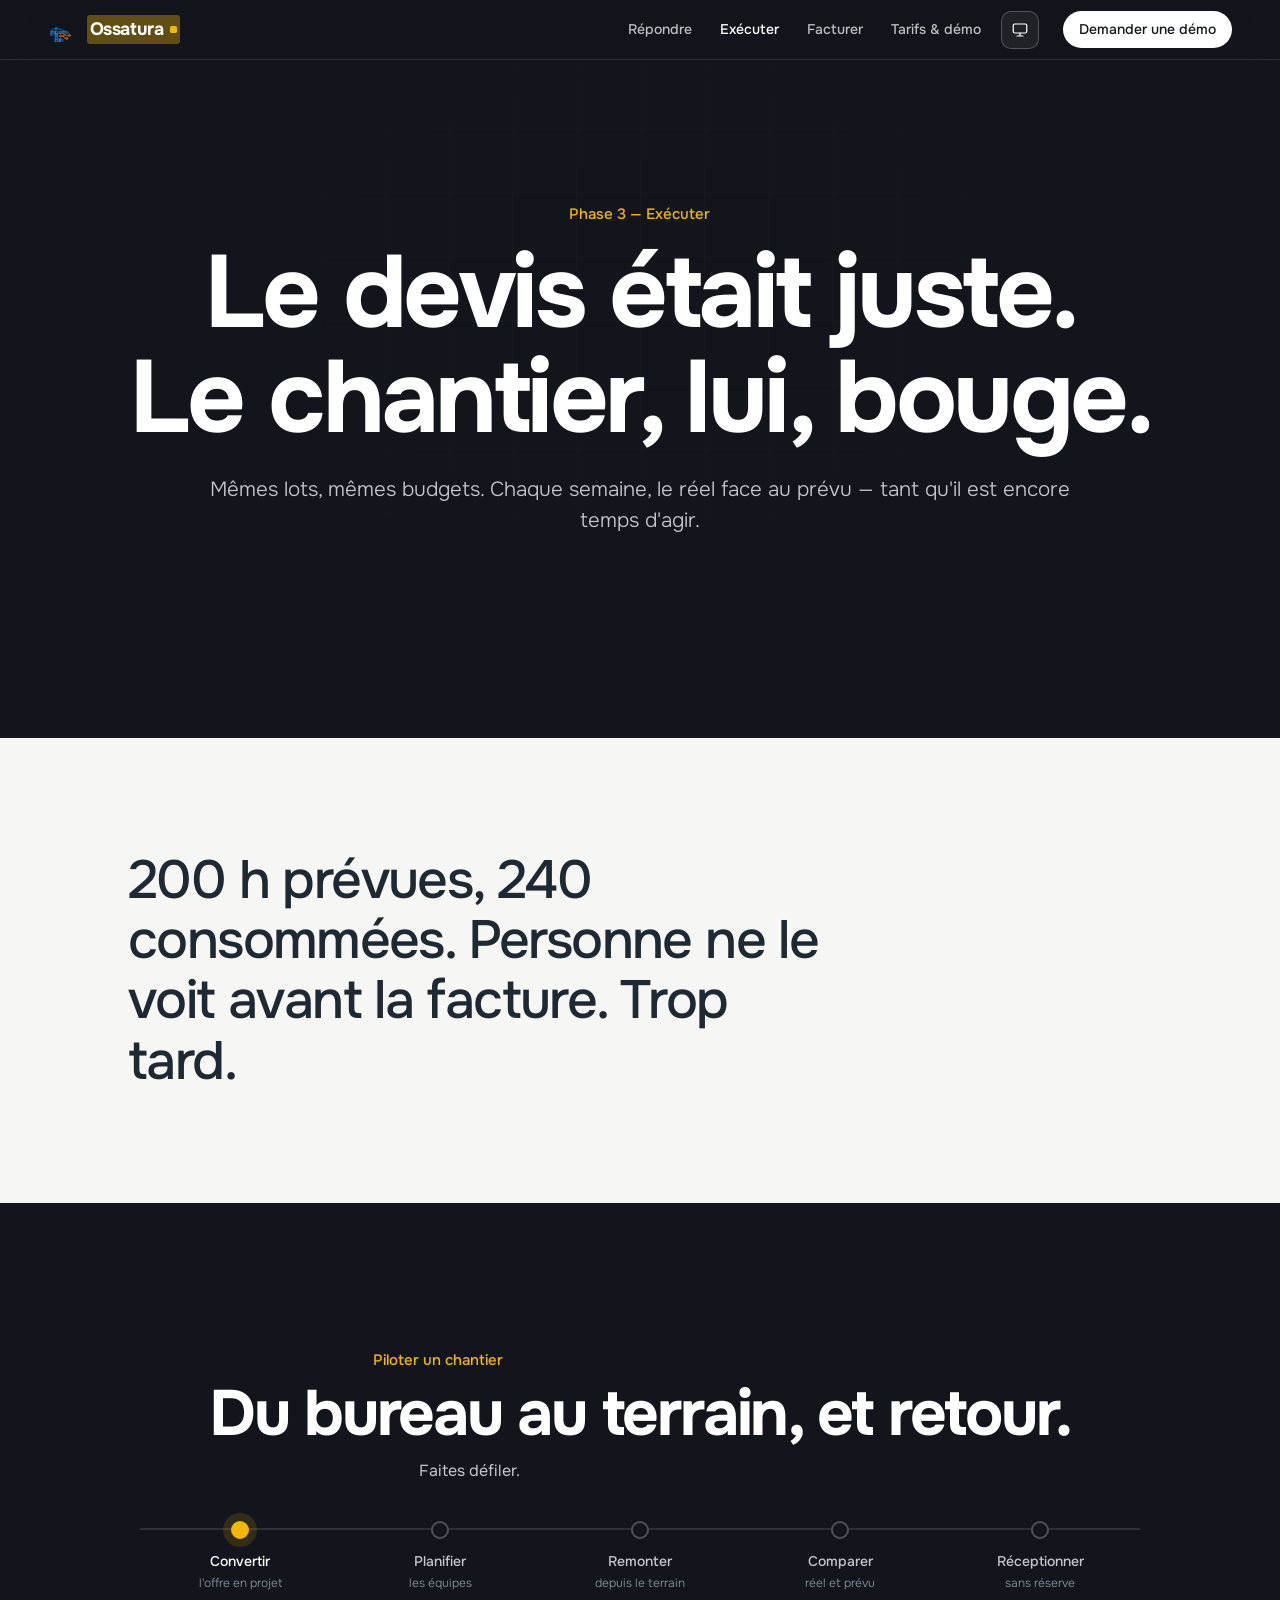
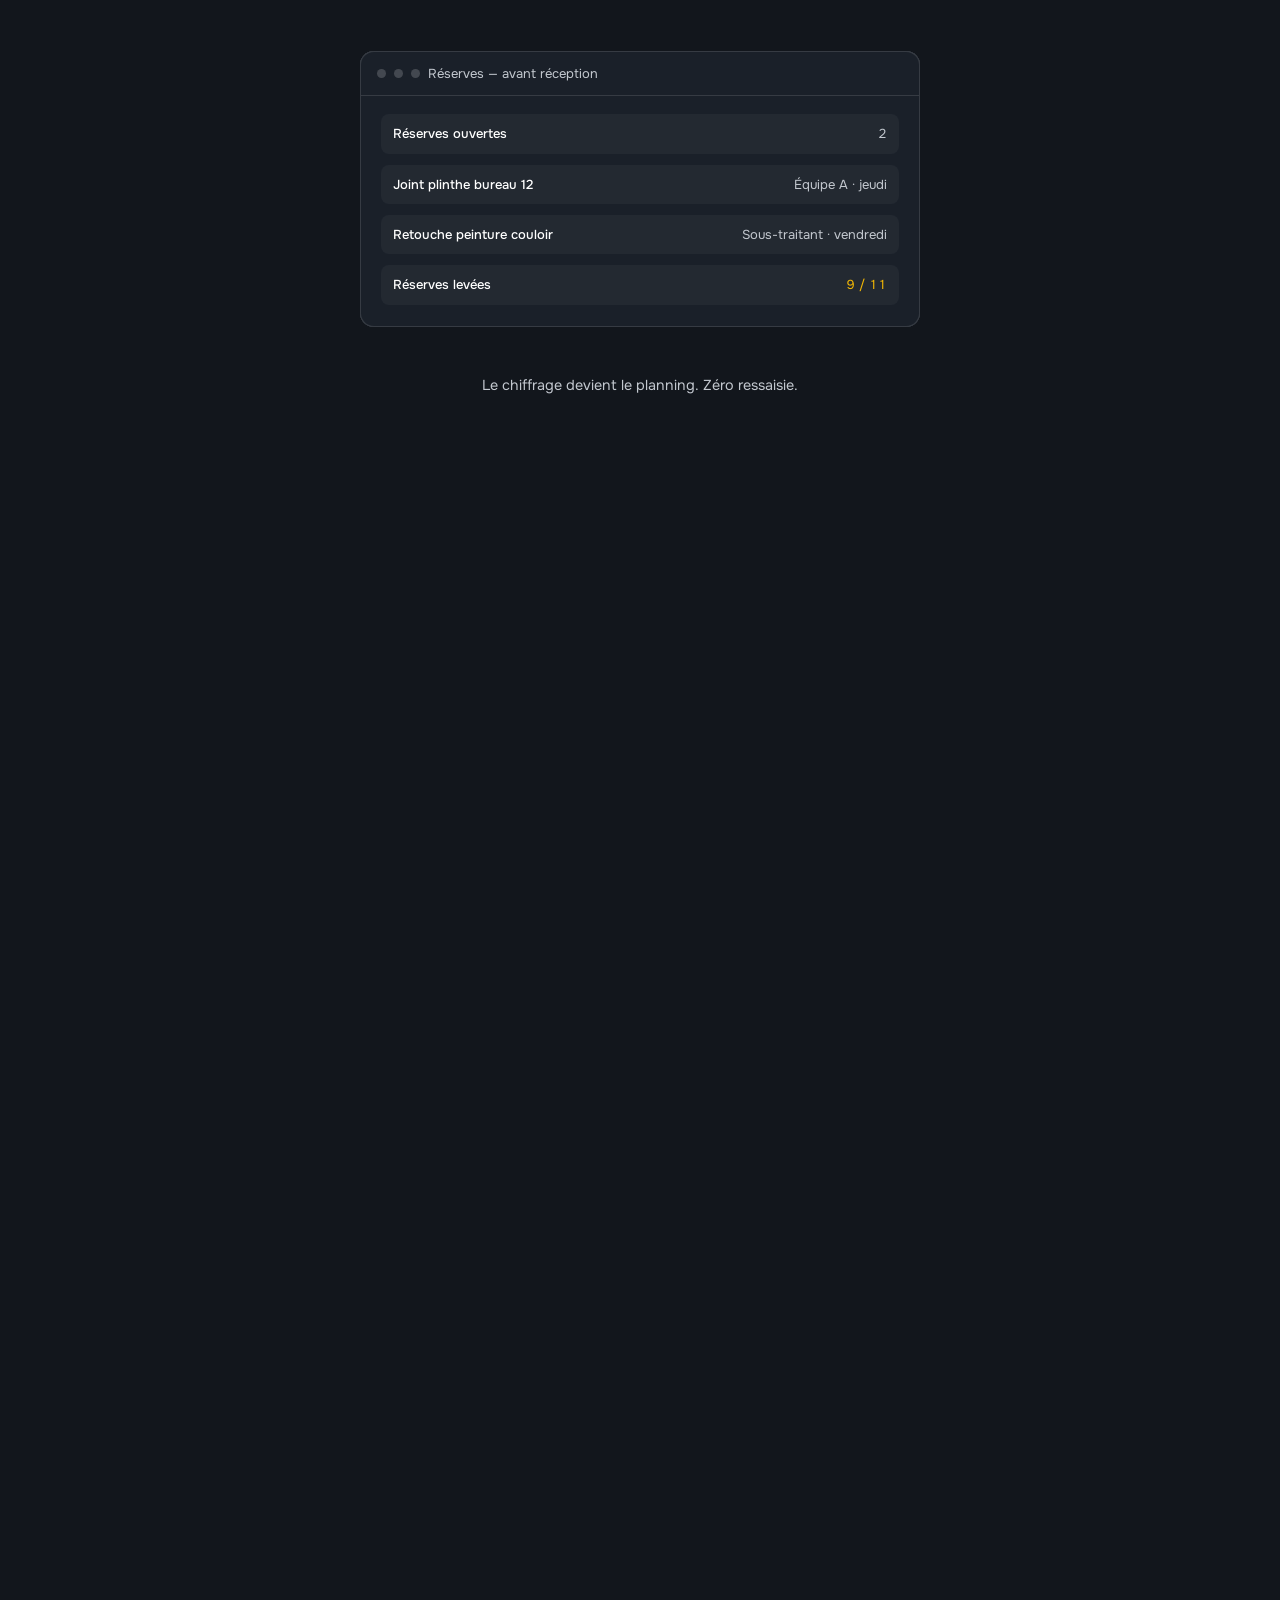
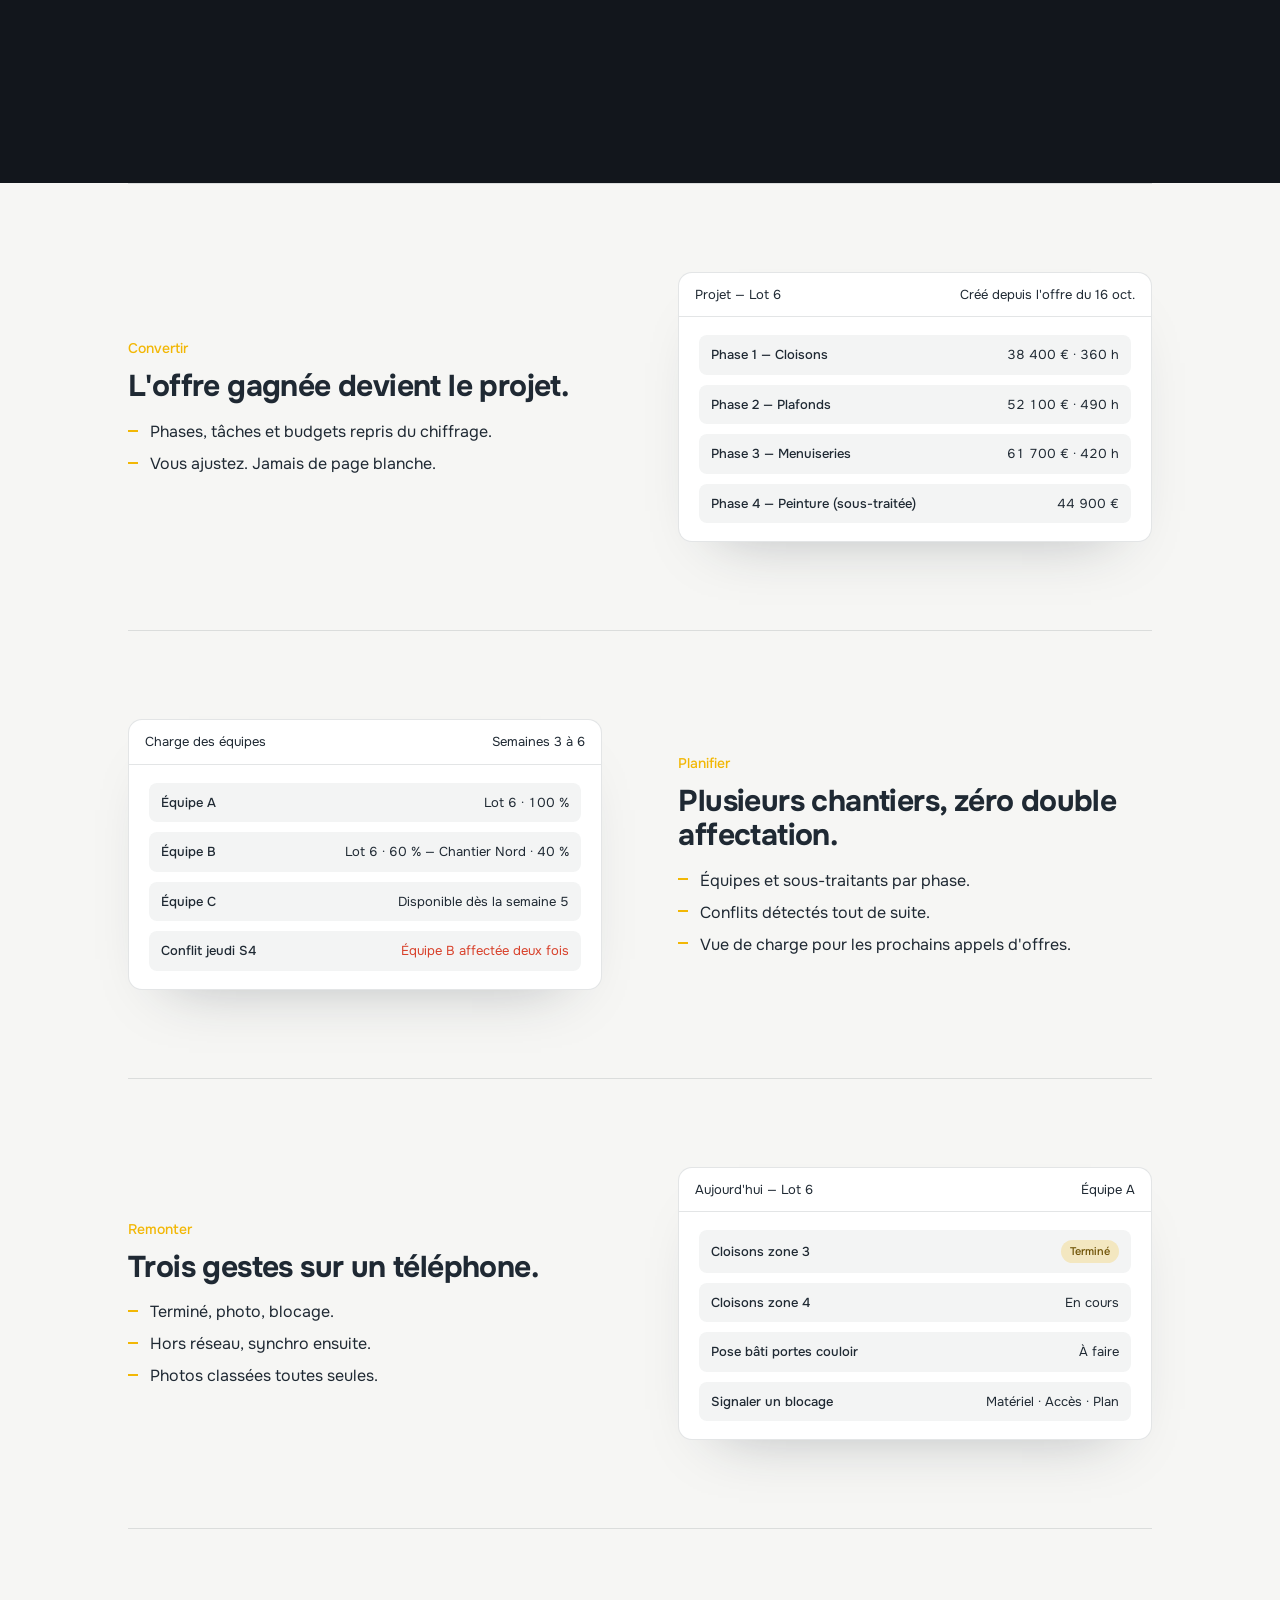
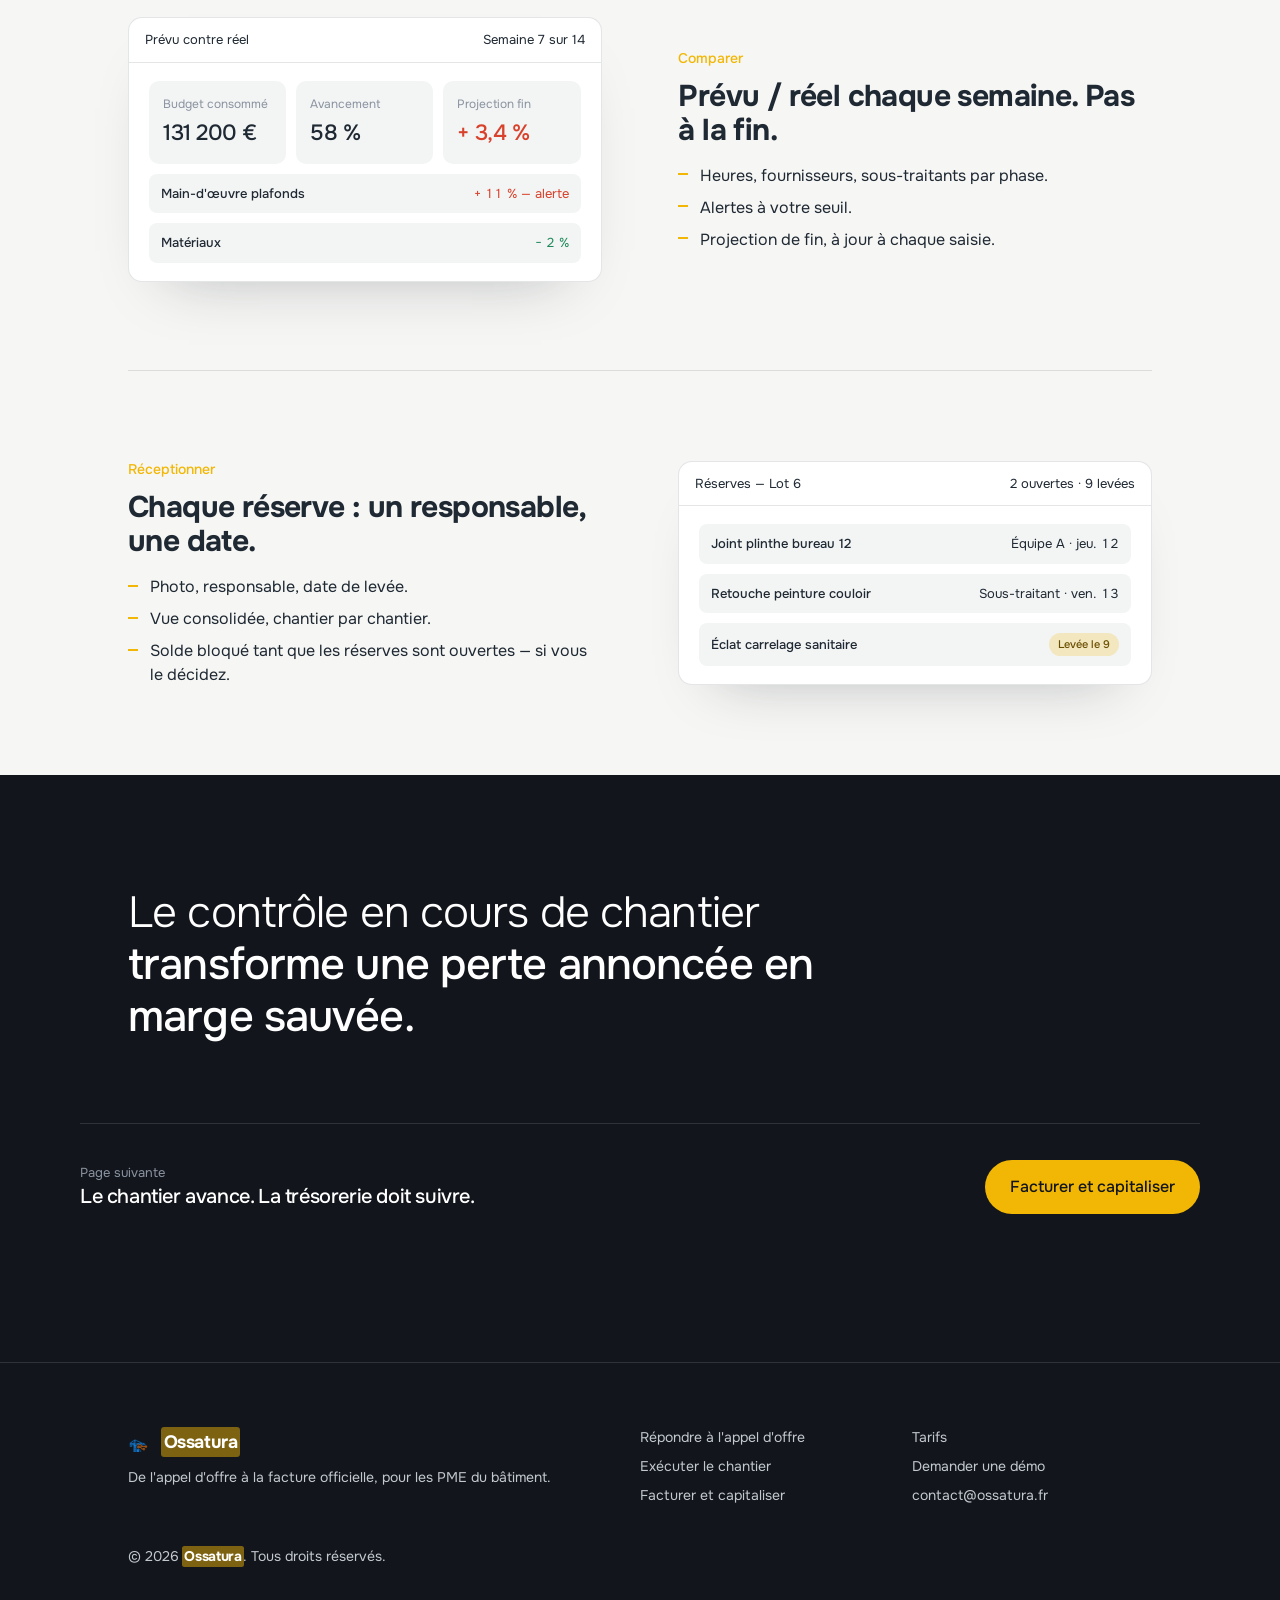
==== commit d1017b58: "Alléger les textes vitrine pour un parcours plus digeste. Conserver les fonctionnalités clés en titr" ====
--- a/chantier.html
+++ b/chantier.html
@@ -47,7 +47,7 @@
 </script>
 <link rel="preconnect" href="https://fonts.googleapis.com">
 <link rel="preconnect" href="https://fonts.gstatic.com" crossorigin>
-<link rel="stylesheet" href="/assets/style.css">
+<link rel="stylesheet" href="/assets/style.css?v=20260915-ios">
 <script type="application/ld+json">
 {
   "@context": "https://schema.org",
@@ -131,17 +131,15 @@
 <a class="skip-link" href="#main">Aller au contenu</a>
 <nav class="nav" aria-label="Navigation principale">
   <a class="brand" href="index.html"><img src="/assets/logo-nav.png" alt="Ossatura — logiciel de gestion BTP" width="24" height="24" decoding="async"><span class="brand-mark">Ossatura</span></a>
-  <div class="nav-panel" id="nav-panel">
-    <ul>
-      <li><a href="reponse.html">Répondre</a></li>
-      <li><a href="chantier.html" aria-current="page">Exécuter</a></li>
-      <li><a href="finance.html">Facturer</a></li>
-      <li><a href="contact.html">Tarifs & démo</a></li>
-    </ul>
-    <a class="cta" href="contact.html">Demander une démo</a>
-  </div>
+  <ul class="nav-links" id="nav-links">
+          <li><a href="reponse.html">Répondre</a></li>
+    <li><a href="chantier.html" aria-current="page">Exécuter</a></li>
+    <li><a href="finance.html">Facturer</a></li>
+    <li><a href="contact.html">Tarifs & démo</a></li>
+  </ul>
   <button type="button" class="theme-toggle" aria-label="Changer le thème"></button>
-  <button class="burger" type="button" aria-label="Ouvrir le menu" aria-expanded="false" aria-controls="nav-panel"><span></span><span></span><span></span></button>
+  <a class="cta" href="contact.html">Demander une démo</a>
+  <button class="burger" type="button" aria-label="Ouvrir le menu" aria-expanded="false" aria-controls="nav-links"><span></span><span></span><span></span></button>
 </nav>
 
 <main id="main">
@@ -150,13 +148,13 @@
   <div class="wrap center">
     <p class="kicker reveal">Phase 3 — Exécuter</p>
     <h1 class="reveal d1">Le devis était juste.<br>Le chantier, lui, bouge.</h1>
-    <p class="lead muted reveal d2">Ce que vous avez chiffré devient ce que vous pilotez : mêmes lots, mêmes quantités, mêmes budgets. Et chaque semaine, le réel comparé au prévu — pendant qu'il est encore temps d'agir.</p>
+    <p class="lead muted reveal d2">Mêmes lots, mêmes budgets. Chaque semaine, le réel face au prévu — tant qu'il est encore temps d'agir.</p>
   </div>
 </header>
 
 <section class="section light">
   <div class="wrap">
-    <p class="statement">Le devis prévoyait 200 heures sur un poste. Le chantier en consomme 240. Personne ne le voit avant la facture finale. À ce moment-là, il est trop tard.</p>
+    <p class="statement">200 h prévues, 240 consommées. Personne ne le voit avant la facture. Trop tard.</p>
   </div>
 </section>
 
@@ -228,11 +226,11 @@
         </div>
       </div>
       <p class="scene-caption">
-        <span>Le chiffrage gagné devient le planning. Zéro ressaisie : mêmes lots, mêmes budgets.</span>
-        <span>Vos équipes sur plusieurs chantiers à la fois, sans conflit d'affectation.</span>
-        <span>Trois gestes sur un téléphone : terminé, photo, blocage. Même sans réseau.</span>
-        <span>L'écart apparaît à la semaine 7, pas à la facture finale.</span>
-        <span>Chaque réserve a un responsable et une date. La réception se prépare, elle ne se subit pas.</span>
+        <span>Le chiffrage devient le planning. Zéro ressaisie.</span>
+        <span>Plusieurs chantiers, sans conflit d'affectation.</span>
+        <span>Terminé, photo, blocage — même sans réseau.</span>
+        <span>L'écart apparaît à la semaine 7, pas à la facture.</span>
+        <span>Chaque réserve : un responsable, une date.</span>
       </p>
     </div>
   </div>
@@ -245,12 +243,10 @@
     <div class="feature grid-2">
       <div class="reveal">
         <p class="num">Convertir</p>
-        <h3>L'offre gagnée devient le projet. Automatiquement, et en entier.</h3>
-        <p class="pain">Dans la plupart des outils, une fois le marché remporté, il faut recréer le chantier à la main : les phases, les tâches, les budgets. Le lien avec le devis est perdu dès le premier jour.</p>
-        <ul>
-          <li>Dès que le marché est déclaré gagné, le projet est créé avec ses phases et ses tâches, reprises du chiffrage.</li>
-          <li>Chaque phase hérite de son budget et de ses heures prévues.</li>
-          <li>Vous ajustez ce qui doit l'être. Vous ne repartez jamais d'une page blanche.</li>
+        <h3>L'offre gagnée devient le projet.</h3>
+        <ul>
+          <li>Phases, tâches et budgets repris du chiffrage.</li>
+          <li>Vous ajustez. Jamais de page blanche.</li>
         </ul>
       </div>
       <div class="mock reveal d1">
@@ -276,12 +272,11 @@
       </div>
       <div class="reveal d1">
         <p class="num">Planifier</p>
-        <h3>Plusieurs chantiers, les mêmes équipes, aucune double affectation.</h3>
-        <p class="pain">Une PME du bâtiment mène cinq à quinze chantiers en parallèle. Le chef de chantier A ne sait pas que son électricien est attendu demain sur le chantier B. L'effet cascade est garanti.</p>
-        <ul>
-          <li>Affectation des équipes et des sous-traitants par phase, en glisser-déposer.</li>
-          <li>Détection immédiate d'une même équipe affectée deux fois sur une même période.</li>
-          <li>Vue de charge consolidée : c'est elle qui nourrit aussi votre décision de répondre aux prochains appels d'offres.</li>
+        <h3>Plusieurs chantiers, zéro double affectation.</h3>
+        <ul>
+          <li>Équipes et sous-traitants par phase.</li>
+          <li>Conflits détectés tout de suite.</li>
+          <li>Vue de charge pour les prochains appels d'offres.</li>
         </ul>
       </div>
     </div>
@@ -289,12 +284,11 @@
     <div class="feature grid-2">
       <div class="reveal">
         <p class="num">Remonter</p>
-        <h3>Le terrain n'a pas d'ordinateur. Il a un téléphone.</h3>
-        <p class="pain">Les logiciels de chantier sont pensés pour le bureau. Sur le terrain, le chef d'équipe veut juste dire « c'est fait », montrer une photo, ou signaler un problème. Pas remplir un formulaire.</p>
-        <ul>
-          <li>Trois actions : les tâches du jour, marquer terminé avec photo, signaler un blocage.</li>
-          <li>Fonctionne sans réseau ; tout se synchronise dès que la connexion revient.</li>
-          <li>Chaque photo est rangée dans le dossier du chantier, à la bonne tâche, sans rien classer.</li>
+        <h3>Trois gestes sur un téléphone.</h3>
+        <ul>
+          <li>Terminé, photo, blocage.</li>
+          <li>Hors réseau, synchro ensuite.</li>
+          <li>Photos classées toutes seules.</li>
         </ul>
       </div>
       <div class="mock reveal d1">
@@ -323,13 +317,11 @@
       </div>
       <div class="reveal d1">
         <p class="num">Comparer</p>
-        <h3>Le prévu et le réel, côte à côte, chaque semaine. Pas à la fin.</h3>
-        <p class="pain">C'est le point de gestion le plus sous-exploité du secteur. Personne ne sait vraiment si un chantier est rentable avant sa clôture. Quand l'écart apparaît, il n'y a plus rien à faire.</p>
-        <ul>
-          <li>Heures pointées, factures fournisseurs et sous-traitants rattachées à la phase concernée.</li>
-          <li>Écart entre estimé et engagé, calculé en continu, phase par phase.</li>
-          <li>Alertes à votre seuil : un dépassement de budget, un retard qui menace un autre chantier.</li>
-          <li>Une projection de fin de chantier qui se met à jour à chaque saisie.</li>
+        <h3>Prévu / réel chaque semaine. Pas à la fin.</h3>
+        <ul>
+          <li>Heures, fournisseurs, sous-traitants par phase.</li>
+          <li>Alertes à votre seuil.</li>
+          <li>Projection de fin, à jour à chaque saisie.</li>
         </ul>
       </div>
     </div>
@@ -337,12 +329,11 @@
     <div class="feature grid-2">
       <div class="reveal">
         <p class="num">Réceptionner</p>
-        <h3>Une liste de réserves qui se vide, pas une réception qui se subit.</h3>
-        <p class="pain">Les réserves constatées à la réception finissent dans un email, un SMS ou un carnet. Certaines traînent des semaines et bloquent le solde.</p>
-        <ul>
-          <li>Chaque réserve a une photo, un responsable et une date de levée.</li>
-          <li>Vue consolidée des réserves ouvertes, chantier par chantier.</li>
-          <li>Si vous le décidez, la facture finale ne part pas tant que les réserves ne sont pas levées.</li>
+        <h3>Chaque réserve : un responsable, une date.</h3>
+        <ul>
+          <li>Photo, responsable, date de levée.</li>
+          <li>Vue consolidée, chantier par chantier.</li>
+          <li>Solde bloqué tant que les réserves sont ouvertes — si vous le décidez.</li>
         </ul>
       </div>
       <div class="mock reveal d1">
@@ -360,7 +351,7 @@
 
 <section class="section dark">
   <div class="wrap">
-    <p class="big-quote reveal">Le contrôle a posteriori transforme chaque chantier en leçon de chiffrage. <em>Le contrôle en cours de chantier transforme une perte annoncée en marge sauvée.</em></p>
+    <p class="big-quote reveal">Le contrôle en cours de chantier <em>transforme une perte annoncée en marge sauvée.</em></p>
   </div>
   <div class="wrap nextpage" style="margin-top:80px">
     <div><small>Page suivante</small><b>Le chantier avance. La trésorerie doit suivre.</b></div>
@@ -374,7 +365,7 @@
     <div class="cols">
       <div>
         <div class="brand"><img src="/assets/logo-nav.png" alt="Ossatura — logiciel de gestion BTP" width="24" height="24" decoding="async"><span class="brand-mark">Ossatura</span></div>
-        <p>La plateforme de gestion de projet pour les PME du bâtiment, de l'appel d'offre à la livraison.</p>
+        <p>De l'appel d'offre à la facture officielle, pour les PME du bâtiment.</p>
       </div>
       <ul>
         <li><a href="reponse.html">Répondre à l'appel d'offre</a></li>
@@ -391,6 +382,6 @@
   </div>
 </footer>
 
-<script src="/assets/main.js" defer></script>
+<script src="/assets/main.js?v=20260915-ios" defer></script>
 </body>
 </html>
--- a/assets/style.css
+++ b/assets/style.css
@@ -124,7 +124,7 @@
   transform:translateY(-1px);
 }
 
-/* ---------- Navigation ---------- */
+/* ---------- Navigation (no display:contents — Safari-safe) ---------- */
 .brand img{width:24px;height:24px;display:inline-block;margin-right:6px;vertical-align:middle}
 .nav{
   position:fixed;inset:0 0 auto 0;z-index:50;
@@ -141,15 +141,14 @@
   flex-shrink:0;min-width:0;z-index:2;
 }
 .nav .brand i{width:14px;height:14px;background:var(--signal);display:inline-block}
-.nav-panel{display:contents}
-.nav ul{
+.nav-links{
   display:flex;gap:28px;list-style:none;margin:0 0 0 auto;padding:0;
   font-size:14px;font-weight:500;
 }
-.nav ul a{opacity:.72;transition:opacity .2s}
-.nav ul a:hover,.nav ul a[aria-current]{opacity:1}
+.nav-links a{opacity:.72;transition:opacity .2s}
+.nav-links a:hover,.nav-links a[aria-current]{opacity:1}
 .nav .theme-toggle{
-  margin-left:12px;order:1;
+  margin-left:12px;
   width:38px;height:38px;
   border:1px solid rgba(255,255,255,.22);
   border-radius:10px;
@@ -162,14 +161,15 @@
 .nav .theme-toggle:hover{background:rgba(255,255,255,.12);border-color:rgba(255,255,255,.4)}
 .nav .theme-toggle svg{width:18px;height:18px;stroke:currentColor;fill:none;stroke-width:1.6;stroke-linecap:round;stroke-linejoin:round}
 .nav .cta{
-  order:2;margin-left:16px;padding:8px 16px;border-radius:999px;
+  position:static!important;left:auto!important;top:auto!important;right:auto!important;bottom:auto!important;
+  margin-left:16px;padding:8px 16px;border-radius:999px;
   background:#fff;color:var(--graphite);font-weight:500;font-size:14px;
   white-space:nowrap;flex-shrink:0;
   display:inline-flex;align-items:center;
 }
 html[data-theme="dark"] .nav .cta{background:var(--signal);color:#12161C}
 .nav .burger{
-  display:none;order:3;
+  display:none;
   position:relative;z-index:2;
   background:none;border:0;color:#fff;
   width:44px;height:44px;padding:0;cursor:pointer;flex-shrink:0;
@@ -182,35 +182,51 @@
 .nav.open .burger span:nth-child(1){transform:translateY(7px) rotate(45deg)}
 .nav.open .burger span:nth-child(2){opacity:0}
 .nav.open .burger span:nth-child(3){transform:translateY(-7px) rotate(-45deg)}
+.nav-backdrop{display:none}
 @media (max-width:860px){
-  .nav-panel{
-    display:none;
-    position:absolute;top:60px;left:0;right:0;
-    margin:0;padding:12px 20px 20px;
-    flex-direction:column;align-items:stretch;gap:8px;
+  .nav{
+    height:auto;min-height:60px;
+    padding:0 16px;flex-wrap:wrap;align-items:center;row-gap:0;
+  }
+  .nav .brand{height:60px;display:flex;align-items:center}
+  .nav .theme-toggle{margin-left:auto;margin-right:0;height:44px}
+  .nav .burger{display:block;height:44px}
+  .nav-links,.nav .cta{display:none}
+  .nav.open{
     background:var(--graphite);
     border-bottom:1px solid var(--line-dark);
     box-shadow:0 18px 40px rgba(0,0,0,.35);
   }
-  .nav.open .nav-panel{display:flex}
-  .nav ul{flex-direction:column;gap:0;width:100%;margin:0}
-  .nav ul a{
+  .nav.open .nav-links{
+    display:flex;flex-direction:column;gap:0;
+    flex:1 0 100%;width:100%;order:10;
+    margin:0;padding:4px 0 0;list-style:none;
+  }
+  .nav.open .nav-links a{
     display:block;padding:14px 4px;opacity:1;font-size:16px;
     border-bottom:1px solid var(--line-dark);
   }
-  .nav ul li:last-child a{border-bottom:0}
-  .nav .cta{
-    order:0;margin:12px 0 0;width:100%;justify-content:center;
-    padding:12px 16px;text-align:center;
-  }
-  .nav .theme-toggle{margin-left:auto;margin-right:0}
-  .nav .burger{display:block}
+  .nav.open .nav-links li:last-child a{border-bottom:0}
+  .nav.open .cta{
+    display:flex;position:static!important;
+    flex:1 0 100%;width:100%;order:11;
+    margin:12px 0 16px;padding:12px 16px;
+    justify-content:center;text-align:center;
+    left:auto!important;top:auto!important;
+  }
+  .nav-backdrop:not([hidden]){
+    display:block;
+    position:fixed;left:0;right:0;bottom:0;z-index:40;
+    background:rgba(0,0,0,.72);
+    border:0;padding:0;margin:0;
+    cursor:pointer;-webkit-tap-highlight-color:transparent;
+  }
   body.nav-open{overflow:hidden}
 }
 
 /* ---------- Layout helpers ---------- */
 .wrap{max-width:var(--max);margin:0 auto;padding:0 clamp(20px,4vw,48px)}
-.section{padding:clamp(80px,12vw,160px) 0}
+.section{padding:clamp(64px,9vw,112px) 0}
 .section.tight{padding:clamp(56px,8vw,96px) 0}
 .dark{background:var(--section-dark);color:var(--fg-on-dark)}
 .dark .muted{color:var(--steel-2)}
@@ -343,13 +359,11 @@
 }
 
 /* ---------- Feature blocks ---------- */
-.feature{padding:clamp(72px,10vw,140px) 0;border-top:1px solid var(--border)}
+.feature{padding:clamp(48px,7vw,88px) 0;border-top:1px solid var(--border)}
 .dark .feature{border-top-color:var(--line-dark)}
-.feature .num{font-size:14px;font-weight:500;color:var(--signal);margin-bottom:14px}
-.feature h3{margin-bottom:16px}
-.feature .pain{font-size:15px;padding:16px 18px;border-left:2px solid var(--steel-2);color:var(--fg-muted);margin:22px 0}
-.dark .feature .pain{border-left-color:rgba(255,255,255,.3);color:var(--steel-2)}
-.feature ul{list-style:none;display:grid;gap:10px;margin-top:22px}
+.feature .num{font-size:14px;font-weight:500;color:var(--signal);margin-bottom:10px}
+.feature h3{margin-bottom:8px}
+.feature ul{list-style:none;display:grid;gap:8px;margin-top:16px}
 .feature li{position:relative;padding-left:22px;font-size:16px}
 .feature li::before{content:"";position:absolute;left:0;top:.62em;width:10px;height:2px;background:var(--signal)}
 
@@ -383,7 +397,7 @@
 .phases{display:grid;grid-template-columns:repeat(5,1fr);gap:16px}
 @media (max-width:980px){.phases{grid-template-columns:repeat(2,1fr)}}
 @media (max-width:560px){.phases{grid-template-columns:1fr}}
-.phase{padding:26px 22px 28px;border-radius:14px;background:var(--bg-elevated);border:1px solid var(--border);display:flex;flex-direction:column;gap:12px;min-height:250px;transition:transform .35s var(--ease),border-color .3s;color:var(--fg)}
+.phase{padding:26px 22px 28px;border-radius:14px;background:var(--bg-elevated);border:1px solid var(--border);display:flex;flex-direction:column;gap:12px;min-height:220px;transition:transform .35s var(--ease),border-color .3s;color:var(--fg)}
 .phase:hover{transform:translateY(-4px);border-color:var(--signal)}
 .phase .n{font-size:13px;font-weight:500;color:var(--signal)}
 .phase h3{font-size:20px}
